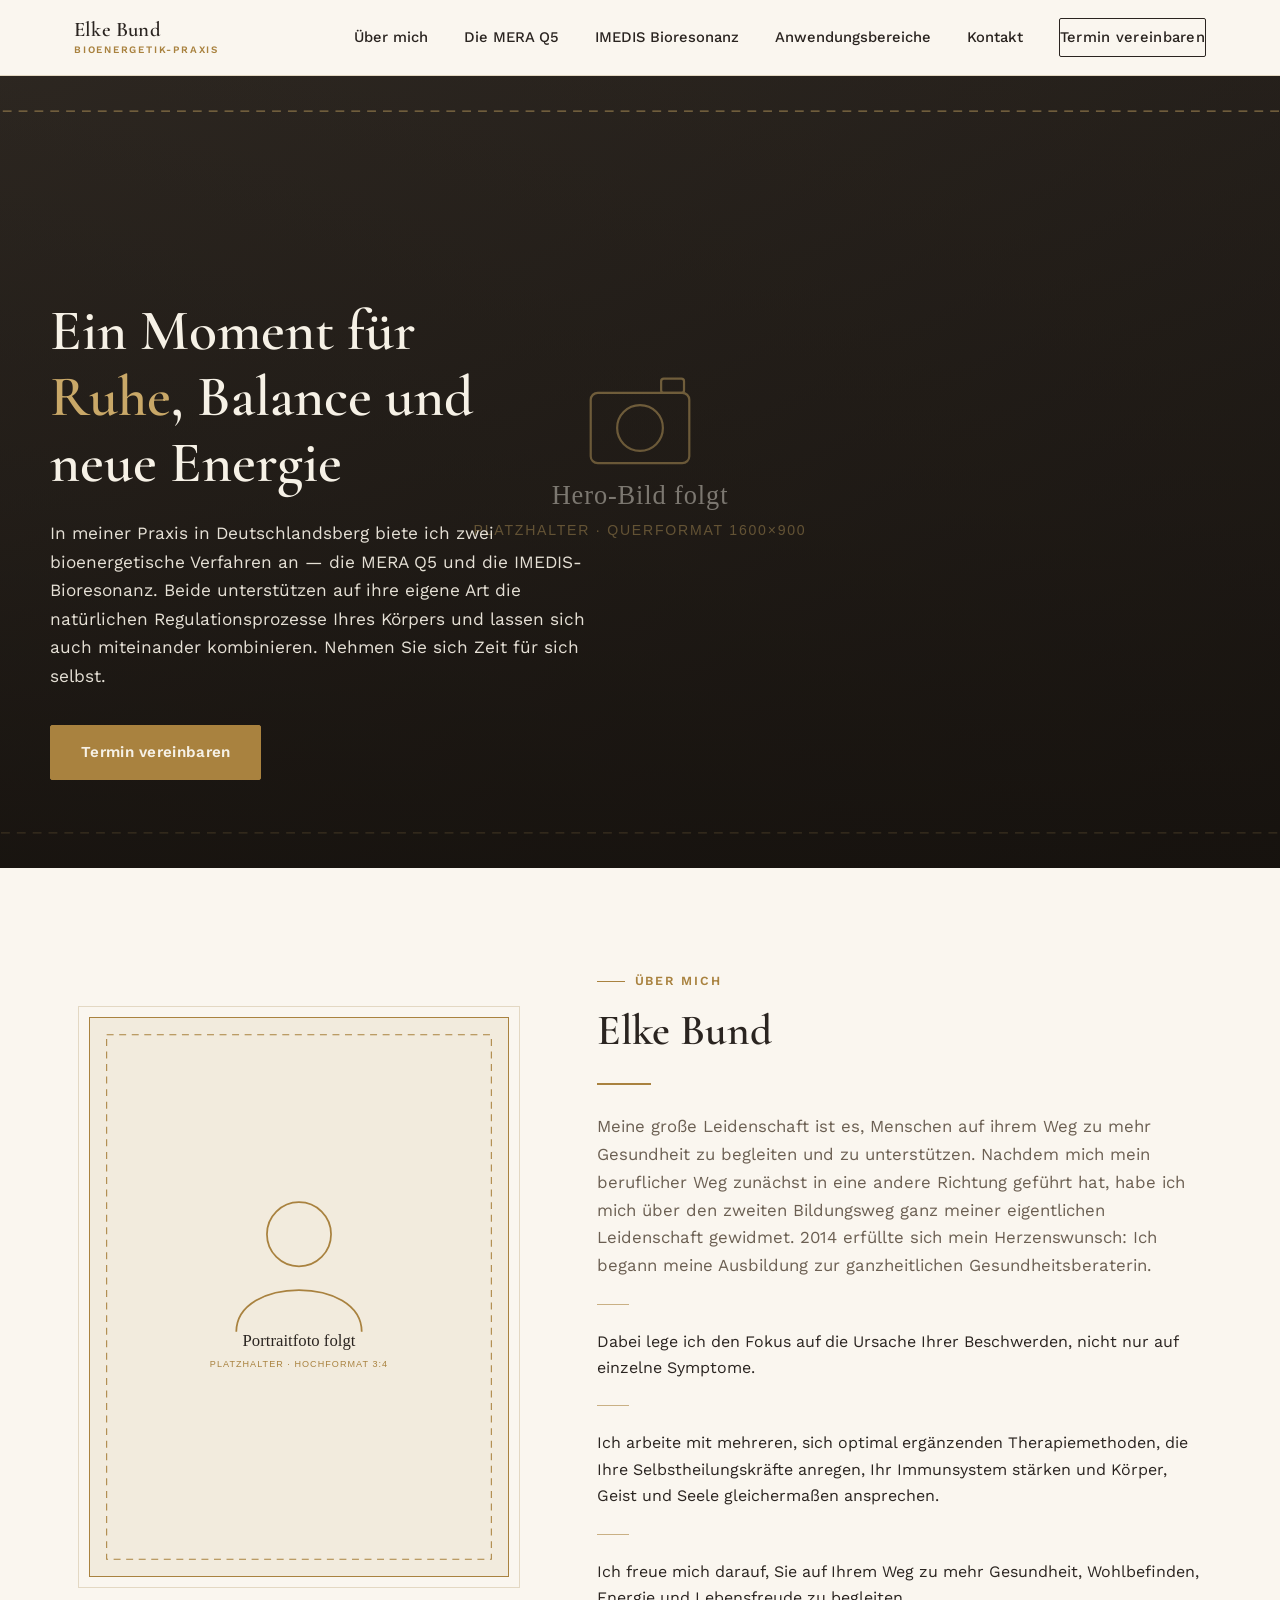
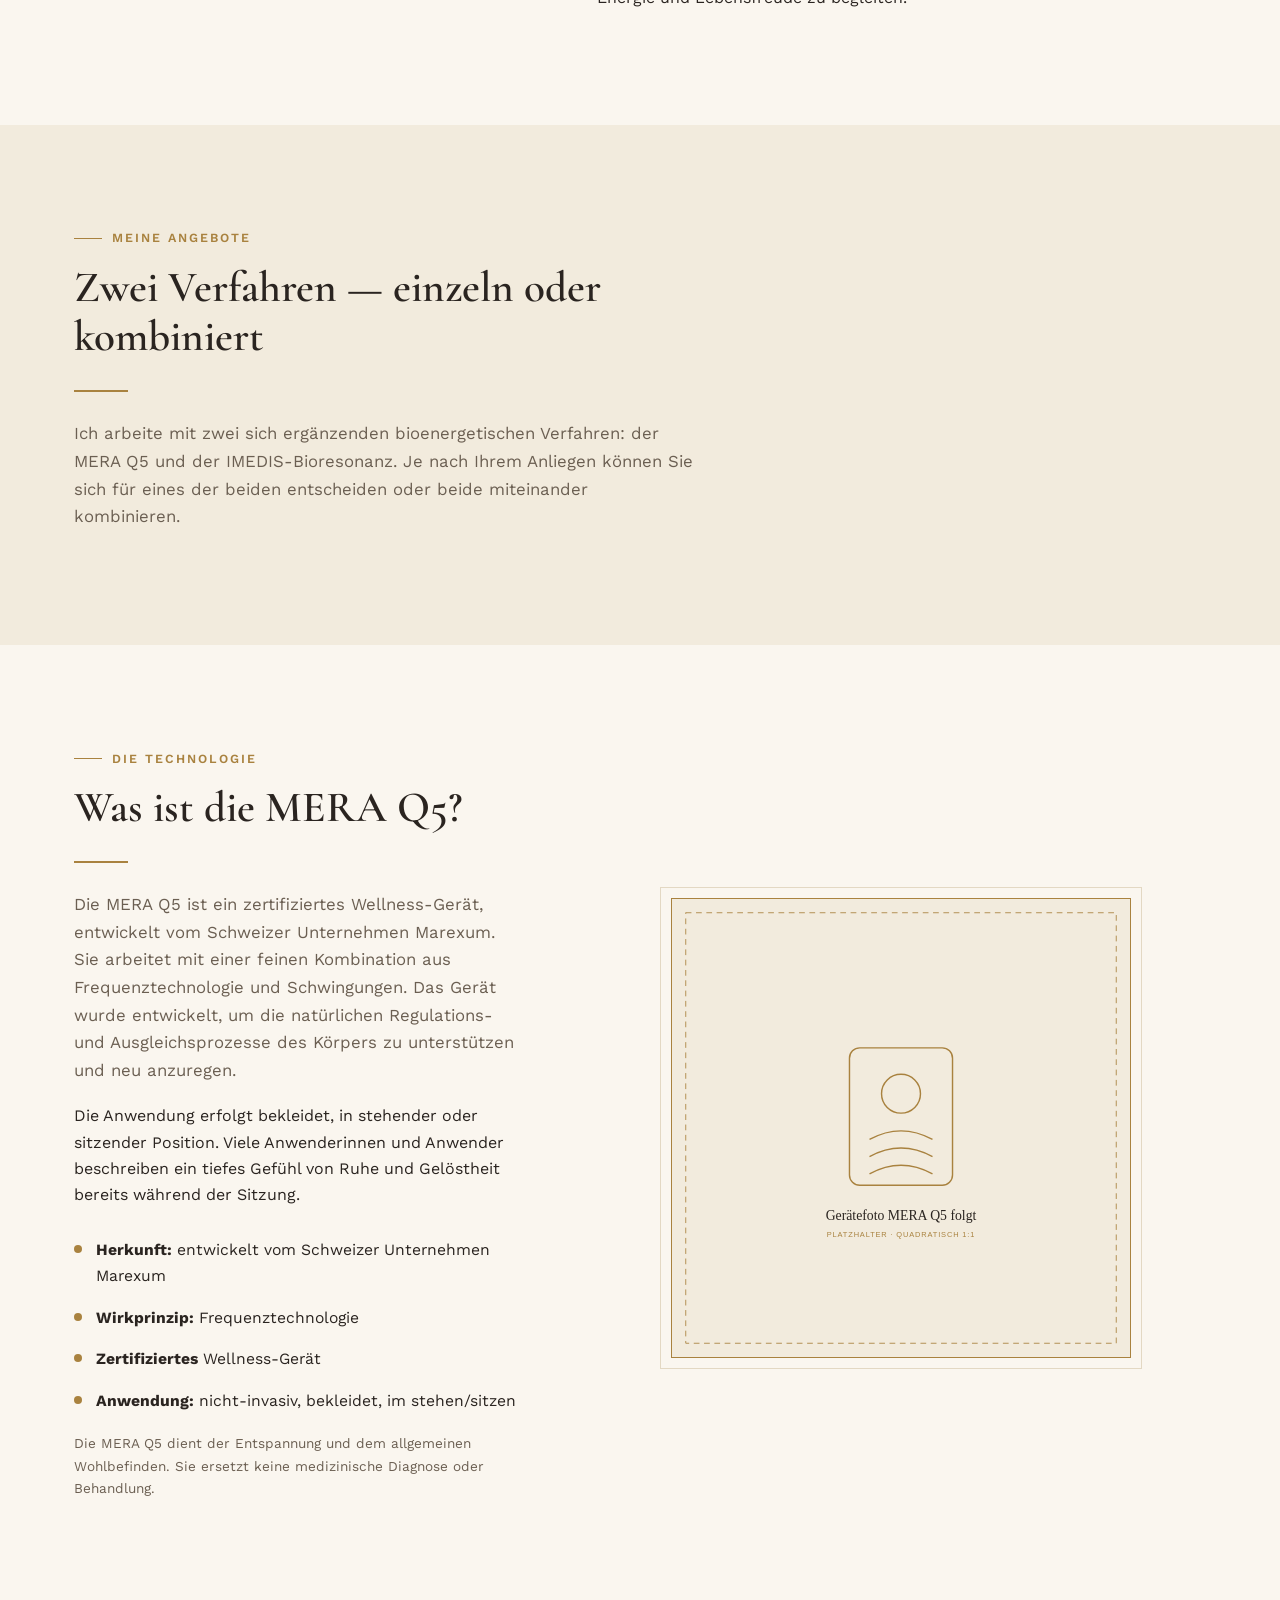
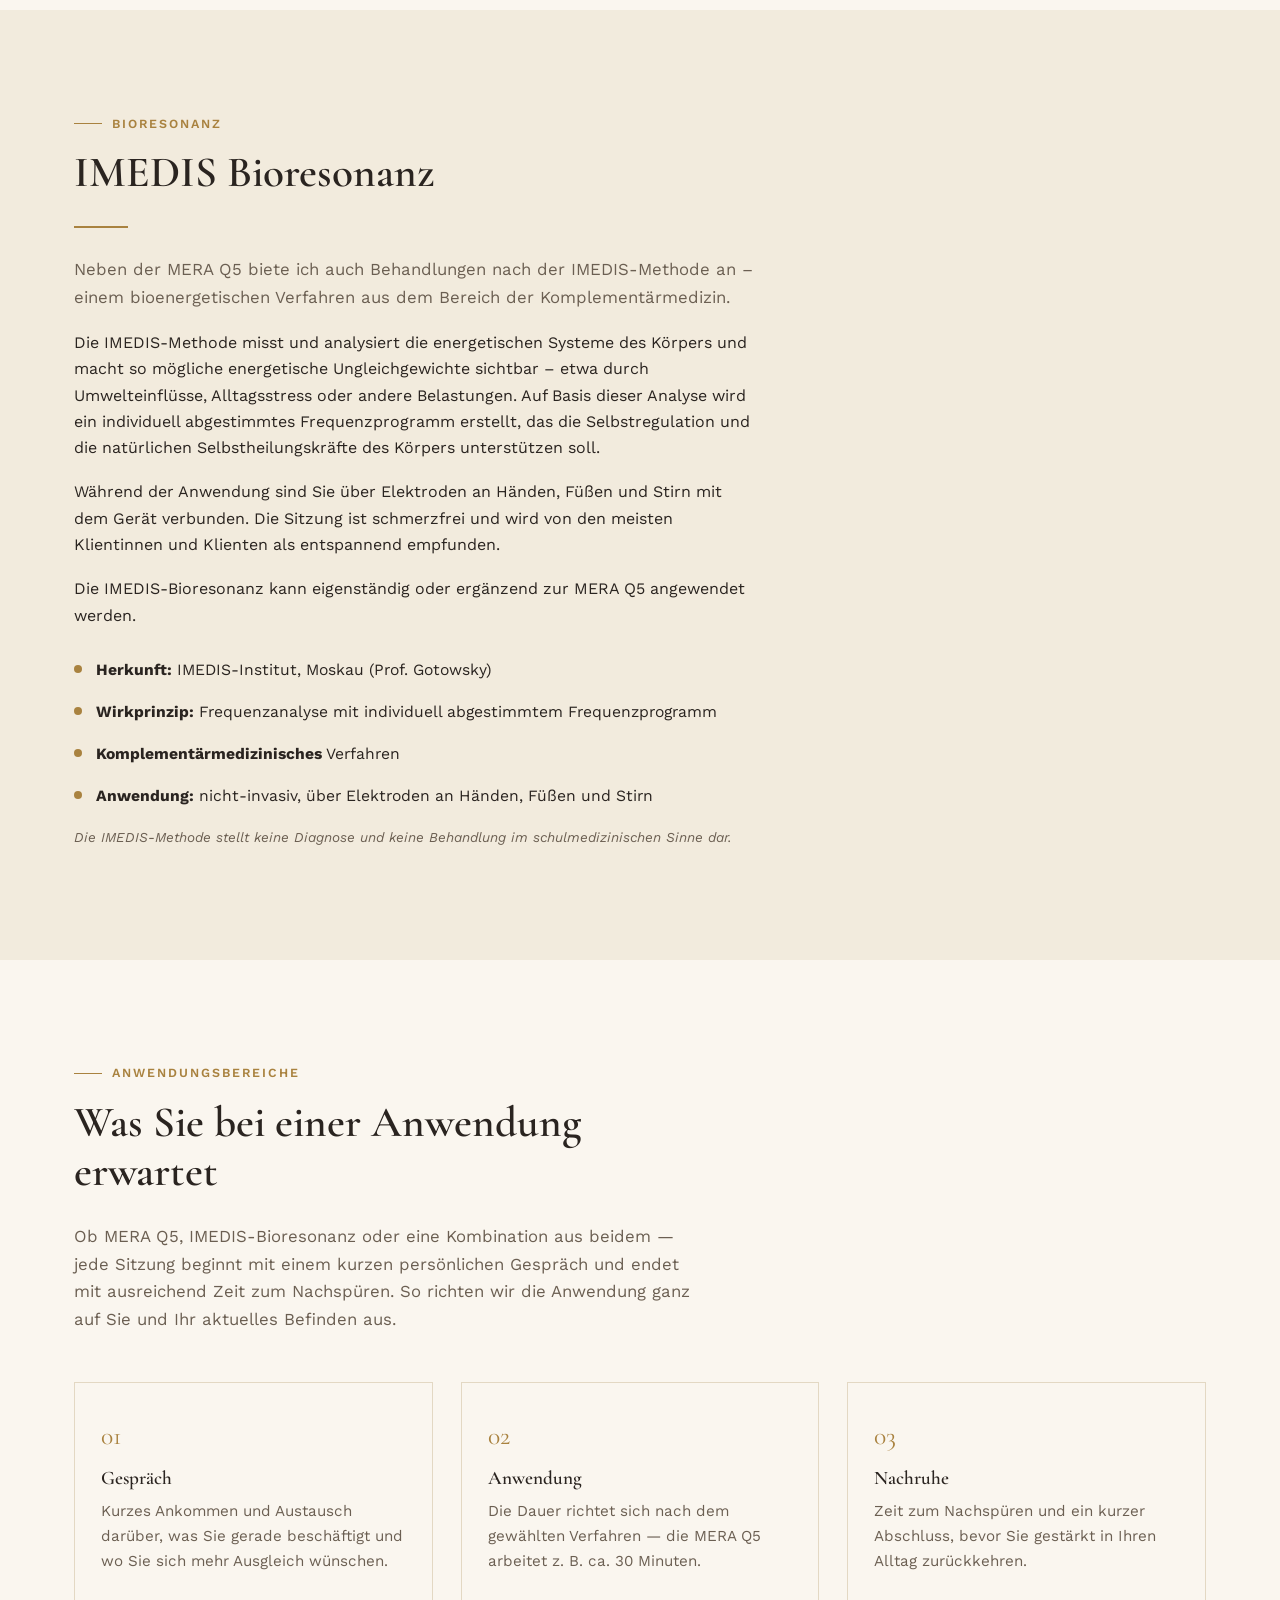
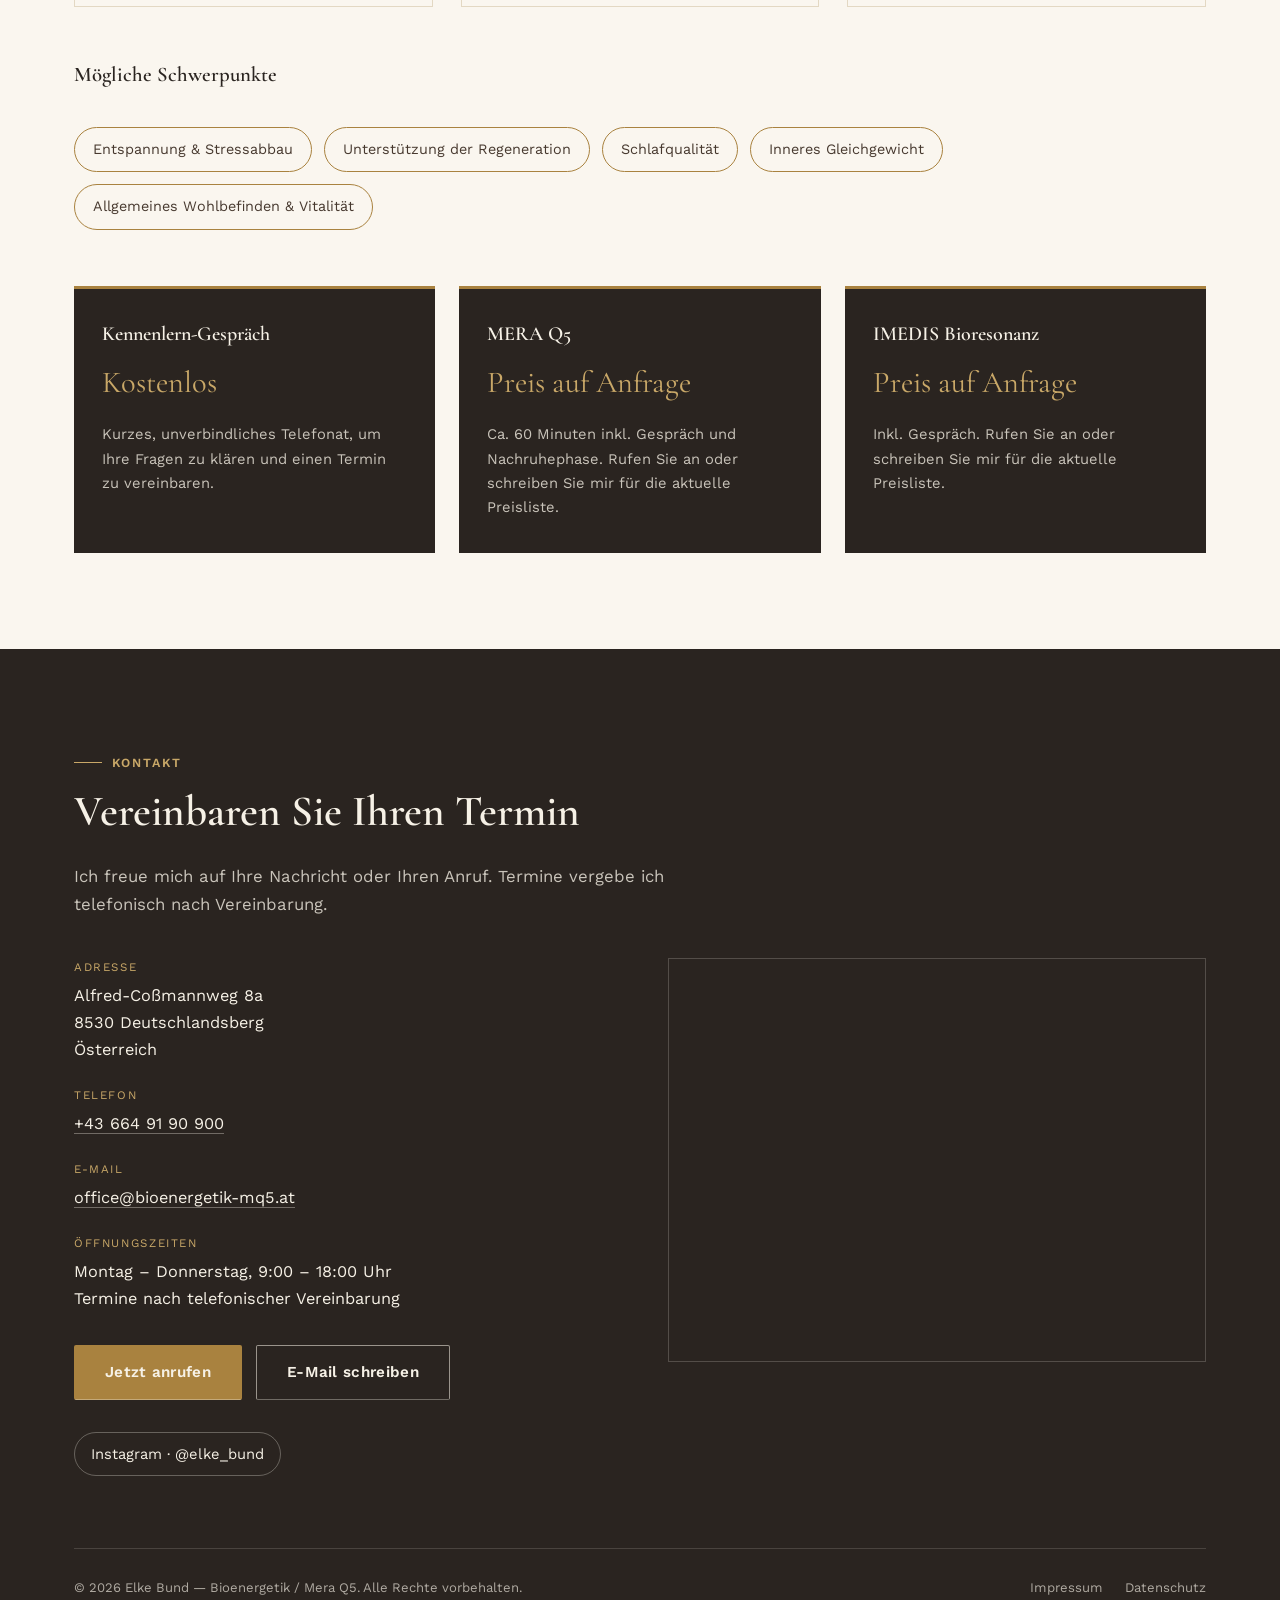
==== index.html @ fdfa2437 "Update index.html" ====
<!DOCTYPE html>
<html lang="de">
<head>
<meta charset="UTF-8">
<meta name="viewport" content="width=device-width, initial-scale=1.0">
<title>Elke Bund — Bioenergetik: MERA Q5 &amp; IMEDIS Bioresonanz | Deutschlandsberg</title>
<meta name="description" content="Bioenergetische Anwendungen mit der MERA Q5 und der IMEDIS-Bioresonanz bei Elke Bund in Deutschlandsberg – einzeln oder miteinander kombiniert.">
<link rel="icon" type="image/svg+xml" href="assets/images/favicon.svg">
<link rel="preconnect" href="https://fonts.googleapis.com">
<link rel="preconnect" href="https://fonts.gstatic.com" crossorigin>
<link href="https://fonts.googleapis.com/css2?family=Cormorant+Garamond:wght@500;600;700&amp;family=Work+Sans:wght@400;500;600&amp;display=swap" rel="stylesheet">
<link rel="stylesheet" href="css/style.css">
</head>
<body>

<nav class="site-nav">
  <div class="nav-inner">
    <a href="#top" class="brand">
      <span class="brand-name">Elke Bund</span>
      <span class="brand-sub">Bioenergetik-Praxis</span>
    </a>

    <input type="checkbox" id="nav-toggle" class="nav-toggle">
    <label for="nav-toggle" class="nav-toggle-label" aria-label="Menü öffnen">
      <span></span><span></span><span></span>
    </label>

    <ul class="nav-links">
      <li><a href="#ueber-mich">Über mich</a></li>
      <li><a href="#mera-q5">Die MERA Q5</a></li>
      <li><a href="#imedis">IMEDIS Bioresonanz</a></li>
      <li><a href="#anwendungsbereiche">Anwendungsbereiche</a></li>
      <li><a href="#kontakt">Kontakt</a></li>
      <li class="nav-cta"><a href="#kontakt" class="btn btn-outline-dark">Termin vereinbaren</a></li>
    </ul>
  </div>
</nav>

<header class="hero" id="top">
  <div class="hero-media">
    <img src="assets/images/hero-placeholder.svg" alt="Platzhalter: Hero-Bild – wird durch ein Foto des Praxisraums oder der Anwendung ersetzt" width="1600" height="900">
  </div>
  <div class="hero-scrim" aria-hidden="true"></div>
  <div class="container hero-content">
    <h1 class="hero-hook">Ein Moment für <em>Ruhe</em>, Balance und neue Energie</h1>
    <p class="hero-intro">
      In meiner Praxis in Deutschlandsberg biete ich zwei bioenergetische Verfahren an — die MERA Q5 und die
      IMEDIS-Bioresonanz. Beide unterstützen auf ihre eigene Art die natürlichen Regulationsprozesse Ihres
      Körpers und lassen sich auch miteinander kombinieren. Nehmen Sie sich Zeit für sich selbst.
    </p>
    <a href="#kontakt" class="btn btn-gold">Termin vereinbaren</a>
  </div>
</header>

<main>

  <section id="ueber-mich">
    <div class="container split">
      <div class="split-media">
        <div class="img-frame portrait-frame">
          <img src="assets/images/portrait-placeholder.svg" alt="Platzhalter: Portraitfoto von Elke Bund" width="600" height="800" loading="lazy">
        </div>
      </div>
      <div class="split-text">
        <span class="eyebrow">Über mich</span>
        <h2 class="section-title">Elke Bund</h2>
        <hr class="divider-gold">
        <p class="lede">
          Meine große Leidenschaft ist es, Menschen auf ihrem Weg zu mehr Gesundheit zu begleiten und zu unterstützen.
          Nachdem mich mein beruflicher Weg zunächst in eine andere Richtung geführt hat, habe ich mich über den zweiten
          Bildungsweg ganz meiner eigentlichen Leidenschaft gewidmet. 2014 erfüllte sich mein Herzenswunsch:
          Ich begann meine Ausbildung zur ganzheitlichen Gesundheitsberaterin.
        </p>
        <hr class="divider-gold divider-gold-sm">
        <p>
          Dabei lege ich den Fokus auf die Ursache Ihrer Beschwerden, nicht nur auf einzelne Symptome.
        </p>
        <hr class="divider-gold divider-gold-sm">
        <p>
          Ich arbeite mit mehreren, sich optimal ergänzenden Therapiemethoden, die Ihre Selbstheilungskräfte anregen,
          Ihr Immunsystem stärken und Körper, Geist und Seele gleichermaßen ansprechen.
        </p>
        <hr class="divider-gold divider-gold-sm">
        <p>
          Ich freue mich darauf, Sie auf Ihrem Weg zu mehr Gesundheit, Wohlbefinden, Energie und Lebensfreude zu begleiten.
        </p>
      </div>
    </div>
  </section>

  <section id="verfahren" class="section-alt">
    <div class="container">
      <span class="eyebrow">Meine Angebote</span>
      <h2 class="section-title">Zwei Verfahren — einzeln oder kombiniert</h2>
      <hr class="divider-gold">
      <p class="section-lede">
        Ich arbeite mit zwei sich ergänzenden bioenergetischen Verfahren: der MERA Q5 und der IMEDIS-Bioresonanz.
        Je nach Ihrem Anliegen können Sie sich für eines der beiden entscheiden oder beide miteinander kombinieren.
      </p>
    </div>
  </section>

  <section id="mera-q5">
    <div class="container split reverse">
      <div class="split-media">
        <div class="img-frame device-frame">
          <img src="assets/images/device-placeholder.svg" alt="Platzhalter: Foto des MERA Q5 Geräts" width="800" height="800" loading="lazy">
        </div>
      </div>
      <div class="split-text">
        <span class="eyebrow">Die Technologie</span>
        <h2 class="section-title">Was ist die MERA Q5?</h2>
        <hr class="divider-gold">
        <p class="lede">
          Die MERA Q5 ist ein zertifiziertes Wellness-Gerät, entwickelt vom Schweizer Unternehmen Marexum. Sie
          arbeitet mit einer feinen Kombination aus Frequenztechnologie und Schwingungen. Das Gerät wurde entwickelt, um die
          natürlichen Regulations- und Ausgleichsprozesse des Körpers zu unterstützen und neu anzuregen.
        </p>
        <p>
          Die Anwendung erfolgt bekleidet, in stehender oder sitzender Position. Viele Anwenderinnen und Anwender
          beschreiben ein tiefes Gefühl von Ruhe und Gelöstheit bereits während der Sitzung.
        </p>
        <ul class="fact-list">
          <li><span class="dot"></span><span><strong>Herkunft:</strong> entwickelt vom Schweizer Unternehmen Marexum</span></li>
          <li><span class="dot"></span><span><strong>Wirkprinzip:</strong> Frequenztechnologie</span></li>
          <li><span class="dot"></span><span><strong>Zertifiziertes</strong> Wellness-Gerät</span></li>
          <li><span class="dot"></span><span><strong>Anwendung:</strong> nicht-invasiv, bekleidet, im stehen/sitzen</span></li>
        </ul>
        <p style="font-size:0.85rem;color:var(--color-text-soft);margin-top:18px;">
          Die MERA Q5 dient der Entspannung und dem allgemeinen Wohlbefinden. Sie ersetzt keine medizinische
          Diagnose oder Behandlung.
        </p>
      </div>
    </div>
  </section>

  <section id="imedis" class="section-alt">
    <div class="container">
      <span class="eyebrow">Bioresonanz</span>
      <h2 class="section-title">IMEDIS Bioresonanz</h2>
      <hr class="divider-gold">
      <div class="text-block">
        <p class="lede">
          Neben der MERA Q5 biete ich auch Behandlungen nach der IMEDIS-Methode an – einem bioenergetischen
          Verfahren aus dem Bereich der Komplementärmedizin.
        </p>
        <p>
          Die IMEDIS-Methode misst und analysiert die energetischen Systeme des Körpers und macht so mögliche
          energetische Ungleichgewichte sichtbar – etwa durch Umwelteinflüsse, Alltagsstress oder andere
          Belastungen. Auf Basis dieser Analyse wird ein individuell abgestimmtes Frequenzprogramm erstellt, das
          die Selbstregulation und die natürlichen Selbstheilungskräfte des Körpers unterstützen soll.
        </p>
        <p>
          Während der Anwendung sind Sie über Elektroden an Händen, Füßen und Stirn mit dem Gerät verbunden. Die
          Sitzung ist schmerzfrei und wird von den meisten Klientinnen und Klienten als entspannend empfunden.
        </p>
        <p>
          Die IMEDIS-Bioresonanz kann eigenständig oder ergänzend zur MERA Q5 angewendet werden.
        </p>
        <ul class="fact-list">
          <li><span class="dot"></span><span><strong>Herkunft:</strong> IMEDIS-Institut, Moskau (Prof. Gotowsky)</span></li>
          <li><span class="dot"></span><span><strong>Wirkprinzip:</strong> Frequenzanalyse mit individuell abgestimmtem Frequenzprogramm</span></li>
          <li><span class="dot"></span><span><strong>Komplementärmedizinisches</strong> Verfahren</span></li>
          <li><span class="dot"></span><span><strong>Anwendung:</strong> nicht-invasiv, über Elektroden an Händen, Füßen und Stirn</span></li>
        </ul>
        <p style="font-size:0.85rem;color:var(--color-text-soft);margin-top:18px;">
          <em>Die IMEDIS-Methode stellt keine Diagnose und keine Behandlung im schulmedizinischen Sinne dar.</em>
        </p>
      </div>
    </div>
  </section>

  <section id="anwendungsbereiche">
    <div class="container">
      <span class="eyebrow">Anwendungsbereiche</span>
      <h2 class="section-title">Was Sie bei einer Anwendung erwartet</h2>
      <p class="section-lede">
        Ob MERA Q5, IMEDIS-Bioresonanz oder eine Kombination aus beidem — jede Sitzung beginnt mit einem kurzen
        persönlichen Gespräch und endet mit ausreichend Zeit zum Nachspüren. So richten wir die Anwendung ganz auf
        Sie und Ihr aktuelles Befinden aus.
      </p>

      <div class="steps">
        <div class="step-card">
          <span class="step-number">01</span>
          <h3>Gespräch</h3>
          <p>Kurzes Ankommen und Austausch darüber, was Sie gerade beschäftigt und wo Sie sich mehr Ausgleich wünschen.</p>
        </div>
        <div class="step-card">
          <span class="step-number">02</span>
          <h3>Anwendung</h3>
          <p>Die Dauer richtet sich nach dem gewählten Verfahren — die MERA Q5 arbeitet z. B. ca. 30 Minuten.</p>
        </div>
        <div class="step-card">
          <span class="step-number">03</span>
          <h3>Nachruhe</h3>
          <p>Zeit zum Nachspüren und ein kurzer Abschluss, bevor Sie gestärkt in Ihren Alltag zurückkehren.</p>
        </div>
      </div>

      <div style="margin-top:56px;">
        <h3 style="font-size:1.3rem;">Mögliche Schwerpunkte</h3>
        <div class="tag-grid">
          <span class="tag">Entspannung &amp; Stressabbau</span>
          <span class="tag">Unterstützung der Regeneration</span>
          <span class="tag">Schlafqualität</span>
          <span class="tag">Inneres Gleichgewicht</span>
          <span class="tag">Allgemeines Wohlbefinden &amp; Vitalität</span>
        </div>
      </div>

      <div class="pricing">
        <div class="price-card">
          <h3>Kennenlern-Gespräch</h3>
          <div class="price">Kostenlos</div>
          <p>Kurzes, unverbindliches Telefonat, um Ihre Fragen zu klären und einen Termin zu vereinbaren.</p>
        </div>
        <div class="price-card">
          <h3>MERA Q5</h3>
          <div class="price">Preis auf Anfrage</div>
          <p>Ca. 60 Minuten inkl. Gespräch und Nachruhephase. Rufen Sie an oder schreiben Sie mir für die aktuelle Preisliste.</p>
        </div>
        <div class="price-card">
          <h3>IMEDIS Bioresonanz</h3>
          <div class="price">Preis auf Anfrage</div>
          <p>Inkl. Gespräch. Rufen Sie an oder schreiben Sie mir für die aktuelle Preisliste.</p>
        </div>
      </div>
    </div>
  </section>

  <section id="kontakt" class="contact">
    <div class="container">
      <span class="eyebrow">Kontakt</span>
      <h2 class="section-title">Vereinbaren Sie Ihren Termin</h2>
      <p class="section-lede" style="color:rgba(246,241,230,0.78);">
        Ich freue mich auf Ihre Nachricht oder Ihren Anruf. Termine vergebe ich telefonisch nach Vereinbarung.
      </p>

      <div class="contact-grid">
        <div class="contact-info">
          <dl>
            <div>
              <dt>Adresse</dt>
              <dd>Alfred-Coßmannweg 8a<br>8530 Deutschlandsberg<br>Österreich</dd>
            </div>
            <div>
              <dt>Telefon</dt>
              <dd><a href="tel:+436649190900">+43 664 91 90 900</a></dd>
            </div>
            <div>
              <dt>E-Mail</dt>
              <dd><a href="mailto:office@bioenergetik-mq5.at">office@bioenergetik-mq5.at</a></dd>
            </div>
            <div>
              <dt>Öffnungszeiten</dt>
              <dd>Montag – Donnerstag, 9:00 – 18:00 Uhr<br>Termine nach telefonischer Vereinbarung</dd>
            </div>
          </dl>

          <div class="contact-cta">
            <a href="tel:+436649190900" class="btn btn-gold">Jetzt anrufen</a>
            <a href="mailto:office@bioenergetik-mq5.at" class="btn btn-outline">E-Mail schreiben</a>
          </div>

          <div class="social-row">
            <a href="https://www.instagram.com/elke_bund" target="_blank" rel="noopener noreferrer">
              Instagram · @elke_bund
            </a>
          </div>
        </div>

        <div class="map-frame">
          <iframe
            src="https://www.google.com/maps?q=Alfred-Co%C3%9Fmannweg+8a,+8530+Deutschlandsberg,+%C3%96sterreich&output=embed"
            title="Standort: Alfred-Coßmannweg 8a, 8530 Deutschlandsberg"
            loading="lazy"
            referrerpolicy="no-referrer-when-downgrade">
          </iframe>
        </div>
      </div>

      <div class="site-footer-bottom">
        <span>&copy; 2026 Elke Bund — Bioenergetik / Mera Q5. Alle Rechte vorbehalten.</span>
        <ul class="legal-links">
          <li><a href="impressum.html">Impressum</a></li>
          <li><a href="datenschutz.html">Datenschutz</a></li>
        </ul>
      </div>
    </div>
  </section>

</main>

</body>
</html>
---- css/style.css ----
/* =========================================================
   Elke Bund — Bioenergetik / Mera Q5
   Base styles
   ========================================================= */

:root {
  --color-bg: #faf6ef;
  --color-bg-alt: #f2ebdd;
  --color-dark: #2a2420;
  --color-dark-soft: #47392f;
  --color-text: #2a2420;
  --color-text-soft: #6b5f52;
  --color-cream: #f6f1e6;
  --color-gold: #a9823f;
  --color-gold-light: #c9a868;
  --color-border: #e3d8c3;

  --font-head: "Cormorant Garamond", Georgia, serif;
  --font-body: "Work Sans", "Segoe UI", sans-serif;

  --max-width: 1180px;
  --nav-height: 76px;
}

*,
*::before,
*::after {
  box-sizing: border-box;
}

html {
  scroll-behavior: smooth;
  scroll-padding-top: var(--nav-height);
}

body {
  margin: 0;
  font-family: var(--font-body);
  background: var(--color-bg);
  color: var(--color-text);
  line-height: 1.65;
  -webkit-font-smoothing: antialiased;
}

img {
  max-width: 100%;
  display: block;
}

a {
  color: inherit;
}

h1, h2, h3, h4 {
  font-family: var(--font-head);
  font-weight: 600;
  line-height: 1.15;
  margin: 0 0 0.6em;
  color: var(--color-dark);
}

p {
  margin: 0 0 1.1em;
}

.container {
  width: 100%;
  max-width: var(--max-width);
  margin: 0 auto;
  padding: 0 24px;
}

section {
  padding: 96px 0;
}

.section-alt {
  background: var(--color-bg-alt);
}

.eyebrow {
  display: inline-flex;
  align-items: center;
  gap: 10px;
  font-family: var(--font-body);
  font-size: 0.78rem;
  letter-spacing: 0.16em;
  text-transform: uppercase;
  color: var(--color-gold);
  font-weight: 600;
  margin-bottom: 14px;
}

.eyebrow::before {
  content: "";
  width: 28px;
  height: 1px;
  background: var(--color-gold);
  display: inline-block;
}

h2.section-title {
  font-size: clamp(1.9rem, 4vw, 2.7rem);
  max-width: 26ch;
}

.section-lede {
  max-width: 62ch;
  color: var(--color-text-soft);
  font-size: 1.05rem;
}

.divider-gold {
  width: 54px;
  height: 2px;
  background: var(--color-gold);
  border: 0;
  margin: 28px 0;
}

.divider-gold-sm {
  width: 32px;
  height: 1px;
  opacity: 0.6;
  margin: 24px 0;
}

/* ---------- Buttons ---------- */

.btn {
  display: inline-flex;
  align-items: center;
  justify-content: center;
  gap: 8px;
  padding: 14px 30px;
  font-family: var(--font-body);
  font-size: 0.95rem;
  font-weight: 600;
  letter-spacing: 0.02em;
  text-decoration: none;
  border-radius: 2px;
  border: 1px solid transparent;
  cursor: pointer;
  transition: background 0.2s ease, color 0.2s ease, border-color 0.2s ease, transform 0.15s ease;
}

.btn:hover {
  transform: translateY(-1px);
}

.btn-gold {
  background: var(--color-gold);
  color: var(--color-cream);
  border-color: var(--color-gold);
}

.btn-gold:hover {
  background: var(--color-gold-light);
  border-color: var(--color-gold-light);
}

.btn-outline {
  background: transparent;
  color: var(--color-cream);
  border-color: rgba(246, 241, 230, 0.55);
}

.btn-outline:hover {
  background: rgba(246, 241, 230, 0.12);
  border-color: var(--color-cream);
}

.btn-outline-dark {
  background: transparent;
  color: var(--color-dark);
  border-color: var(--color-dark);
}

.btn-outline-dark:hover {
  background: var(--color-dark);
  color: var(--color-cream);
}

/* ---------- Navigation ---------- */

.site-nav {
  position: sticky;
  top: 0;
  z-index: 100;
  height: var(--nav-height);
  display: flex;
  align-items: center;
  background: rgba(250, 246, 239, 0.92);
  backdrop-filter: saturate(160%) blur(8px);
  border-bottom: 1px solid var(--color-border);
}

.nav-inner {
  width: 100%;
  max-width: var(--max-width);
  margin: 0 auto;
  padding: 0 24px;
  display: flex;
  align-items: center;
  justify-content: space-between;
}

.brand {
  display: flex;
  flex-direction: column;
  line-height: 1.1;
  text-decoration: none;
  color: var(--color-dark);
}

.brand-name {
  font-family: var(--font-head);
  font-size: 1.3rem;
  font-weight: 600;
  letter-spacing: 0.01em;
}

.brand-sub {
  font-size: 0.62rem;
  letter-spacing: 0.18em;
  text-transform: uppercase;
  color: var(--color-gold);
  font-weight: 600;
  margin-top: 3px;
}

.nav-links {
  display: flex;
  align-items: center;
  gap: 36px;
  list-style: none;
  margin: 0;
  padding: 0;
}

.nav-links a {
  text-decoration: none;
  font-size: 0.92rem;
  font-weight: 500;
  color: var(--color-dark);
  position: relative;
  padding: 6px 0;
}

.nav-links a::after {
  content: "";
  position: absolute;
  left: 0;
  right: 0;
  bottom: 0;
  height: 1px;
  background: var(--color-gold);
  transform: scaleX(0);
  transform-origin: right;
  transition: transform 0.25s ease;
}

.nav-links a:hover::after {
  transform: scaleX(1);
  transform-origin: left;
}

.nav-cta {
  display: inline-block;
}

.nav-toggle {
  display: none;
}

.nav-toggle-label {
  display: none;
}

/* Mobile nav (checkbox hack, no JS) */
@media (max-width: 1024px) {
  .nav-links {
    position: fixed;
    top: var(--nav-height);
    left: 0;
    right: 0;
    flex-direction: column;
    align-items: flex-start;
    gap: 0;
    background: var(--color-cream);
    border-bottom: 1px solid var(--color-border);
    max-height: 0;
    overflow: hidden;
    transition: max-height 0.3s ease;
  }

  .nav-links li {
    width: 100%;
  }

  .nav-links a {
    display: block;
    width: 100%;
    padding: 16px 24px;
    border-top: 1px solid var(--color-border);
  }

  .nav-links a::after {
    display: none;
  }

  .nav-links .nav-cta {
    padding: 16px 24px;
  }

  .nav-links .btn {
    width: 100%;
  }

  .nav-toggle-label {
    display: flex;
    flex-direction: column;
    justify-content: center;
    gap: 5px;
    width: 34px;
    height: 34px;
    cursor: pointer;
  }

  .nav-toggle-label span {
    display: block;
    height: 2px;
    background: var(--color-dark);
    border-radius: 2px;
  }

  .nav-toggle:checked ~ .nav-links {
    max-height: 400px;
  }
}

@media (min-width: 1025px) {
  .nav-toggle-label {
    display: none;
  }
}

/* ---------- Hero ---------- */

.hero {
  position: relative;
  min-height: 88vh;
  display: flex;
  align-items: flex-end;
  color: var(--color-cream);
  overflow: hidden;
}

.hero-media {
  position: absolute;
  inset: 0;
  z-index: 0;
}

.hero-media img {
  width: 100%;
  height: 100%;
  object-fit: cover;
}

.hero-scrim {
  position: absolute;
  inset: 0;
  background: linear-gradient(180deg, rgba(20, 16, 12, 0.35) 0%, rgba(20, 16, 12, 0.55) 55%, rgba(20, 16, 12, 0.82) 100%);
  z-index: 1;
}

.hero-content {
  position: relative;
  z-index: 2;
  width: 100%;
  padding: 72px 0 88px;
}

.hero-hook {
  font-family: var(--font-head);
  font-size: clamp(2.1rem, 5.4vw, 3.6rem);
  font-weight: 600;
  max-width: 18ch;
  color: var(--color-cream);
  margin-bottom: 0.4em;
}

.hero-hook em {
  font-style: normal;
  color: var(--color-gold-light);
}

.hero-intro {
  max-width: 52ch;
  font-size: 1.08rem;
  color: rgba(246, 241, 230, 0.92);
  margin-bottom: 2em;
}

/* ---------- Split content sections ---------- */

.split {
  display: grid;
  grid-template-columns: 1fr;
  gap: 48px;
  align-items: center;
}

@media (min-width: 900px) {
  .split {
    grid-template-columns: 0.85fr 1.15fr;
    gap: 72px;
  }

  .split.reverse .split-media {
    order: 2;
  }

  .split.reverse .split-text {
    order: 1;
  }
}

.split-media {
  position: relative;
}

.split-media .img-frame {
  border: 1px solid var(--color-gold);
  outline: 1px solid var(--color-border);
  outline-offset: 10px;
}

.img-frame {
  overflow: hidden;
}

.img-frame img {
  width: 100%;
  height: 100%;
  object-fit: cover;
}

.portrait-frame {
  aspect-ratio: 3 / 4;
  max-width: 420px;
  margin: 0 auto;
}

.device-frame {
  aspect-ratio: 1 / 1;
  max-width: 460px;
  margin: 0 auto;
}

.lede {
  font-size: 1.05rem;
  color: var(--color-text-soft);
}

.text-block {
  max-width: 68ch;
  margin-top: 24px;
}

.fact-list {
  list-style: none;
  margin: 28px 0 0;
  padding: 0;
  display: grid;
  gap: 16px;
}

.fact-list li {
  display: flex;
  gap: 14px;
  align-items: flex-start;
  font-size: 0.98rem;
}

.fact-list .dot {
  flex: none;
  width: 8px;
  height: 8px;
  margin-top: 8px;
  background: var(--color-gold);
  border-radius: 50%;
}

.fact-list strong {
  color: var(--color-dark);
}

/* ---------- Anwendungsbereiche ---------- */

.steps {
  display: grid;
  grid-template-columns: repeat(auto-fit, minmax(220px, 1fr));
  gap: 28px;
  margin: 48px 0 0;
}

.step-card {
  background: var(--color-bg);
  border: 1px solid var(--color-border);
  padding: 32px 26px;
}

.step-number {
  font-family: var(--font-head);
  font-size: 1.6rem;
  color: var(--color-gold);
  margin-bottom: 10px;
  display: block;
}

.step-card h3 {
  font-size: 1.2rem;
  margin-bottom: 0.5em;
}

.step-card p {
  color: var(--color-text-soft);
  font-size: 0.95rem;
  margin-bottom: 0;
}

.tag-grid {
  display: flex;
  flex-wrap: wrap;
  gap: 12px;
  margin: 40px 0 0;
}

.tag {
  border: 1px solid var(--color-gold);
  color: var(--color-dark-soft);
  padding: 10px 18px;
  font-size: 0.9rem;
  border-radius: 999px;
  background: var(--color-bg);
}

.disclaimer {
  margin-top: 44px;
  padding: 22px 24px;
  background: var(--color-bg-alt);
  border-left: 3px solid var(--color-gold);
  font-size: 0.88rem;
  color: var(--color-text-soft);
}

.disclaimer strong {
  color: var(--color-dark);
}

/* ---------- Pricing ---------- */

.pricing {
  margin-top: 56px;
  display: grid;
  grid-template-columns: repeat(auto-fit, minmax(240px, 1fr));
  gap: 24px;
}

.price-card {
  background: var(--color-dark);
  color: var(--color-cream);
  padding: 34px 28px;
  border-top: 3px solid var(--color-gold);
}

.price-card h3 {
  color: var(--color-cream);
  font-size: 1.25rem;
}

.price-card .price {
  font-family: var(--font-head);
  font-size: 1.9rem;
  color: var(--color-gold-light);
  margin: 10px 0 14px;
}

.price-card p {
  color: rgba(246, 241, 230, 0.78);
  font-size: 0.92rem;
  margin-bottom: 0;
}

/* ---------- Kontakt / Footer ---------- */

.contact {
  background: var(--color-dark);
  color: var(--color-cream);
}

.contact h2.section-title,
.contact h3 {
  color: var(--color-cream);
}

.contact .eyebrow {
  color: var(--color-gold-light);
}

.contact .eyebrow::before {
  background: var(--color-gold-light);
}

.contact-grid {
  display: grid;
  grid-template-columns: 1fr;
  gap: 56px;
  margin-top: 40px;
}

@media (min-width: 900px) {
  .contact-grid {
    grid-template-columns: 1fr 1fr;
  }
}

.contact-info dl {
  margin: 0;
  display: grid;
  gap: 22px;
}

.contact-info dt {
  font-size: 0.72rem;
  letter-spacing: 0.14em;
  text-transform: uppercase;
  color: var(--color-gold-light);
  margin-bottom: 6px;
}

.contact-info dd {
  margin: 0;
  font-size: 1.02rem;
}

.contact-info a {
  text-decoration: none;
  border-bottom: 1px solid rgba(246, 241, 230, 0.35);
}

.contact-info a:hover {
  border-color: var(--color-gold-light);
}

.contact-cta {
  display: flex;
  flex-wrap: wrap;
  gap: 14px;
  margin-top: 32px;
}

.social-row {
  margin-top: 32px;
  display: flex;
  align-items: center;
  gap: 12px;
}

.social-row a {
  display: inline-flex;
  align-items: center;
  gap: 8px;
  text-decoration: none;
  font-size: 0.92rem;
  color: var(--color-cream);
  border: 1px solid rgba(246, 241, 230, 0.3);
  padding: 9px 16px;
  border-radius: 999px;
}

.social-row a:hover {
  border-color: var(--color-gold-light);
  color: var(--color-gold-light);
}

.map-frame {
  border: 1px solid rgba(246, 241, 230, 0.2);
  aspect-ratio: 4 / 3;
  width: 100%;
  overflow: hidden;
}

.map-frame iframe {
  width: 100%;
  height: 100%;
  border: 0;
  filter: grayscale(0.15) contrast(1.05);
}

.site-footer-bottom {
  border-top: 1px solid rgba(246, 241, 230, 0.15);
  margin-top: 72px;
  padding-top: 28px;
  display: flex;
  flex-wrap: wrap;
  gap: 16px 28px;
  justify-content: space-between;
  align-items: center;
  font-size: 0.82rem;
  color: rgba(246, 241, 230, 0.65);
}

.legal-links {
  display: flex;
  gap: 22px;
  list-style: none;
  margin: 0;
  padding: 0;
}

.legal-links a {
  text-decoration: none;
  color: rgba(246, 241, 230, 0.65);
}

.legal-links a:hover {
  color: var(--color-gold-light);
}

/* ---------- Placeholder image blocks ---------- */

.placeholder-img {
  width: 100%;
  height: 100%;
  min-height: 220px;
  display: flex;
}

/* ---------- Legal pages ---------- */

.legal-page {
  padding: 64px 0 100px;
  max-width: 760px;
  margin: 0 auto;
}

.legal-page h1 {
  font-size: clamp(1.9rem, 4vw, 2.6rem);
}

.legal-page h2 {
  font-size: 1.3rem;
  margin-top: 1.8em;
}

.legal-page p,
.legal-page li {
  color: var(--color-text-soft);
}

.legal-back {
  display: inline-flex;
  align-items: center;
  gap: 8px;
  text-decoration: none;
  color: var(--color-gold);
  font-weight: 600;
  font-size: 0.9rem;
  margin-bottom: 32px;
}

@media (max-width: 600px) {
  section {
    padding: 72px 0;
  }

  .hero {
    min-height: 92vh;
  }
}
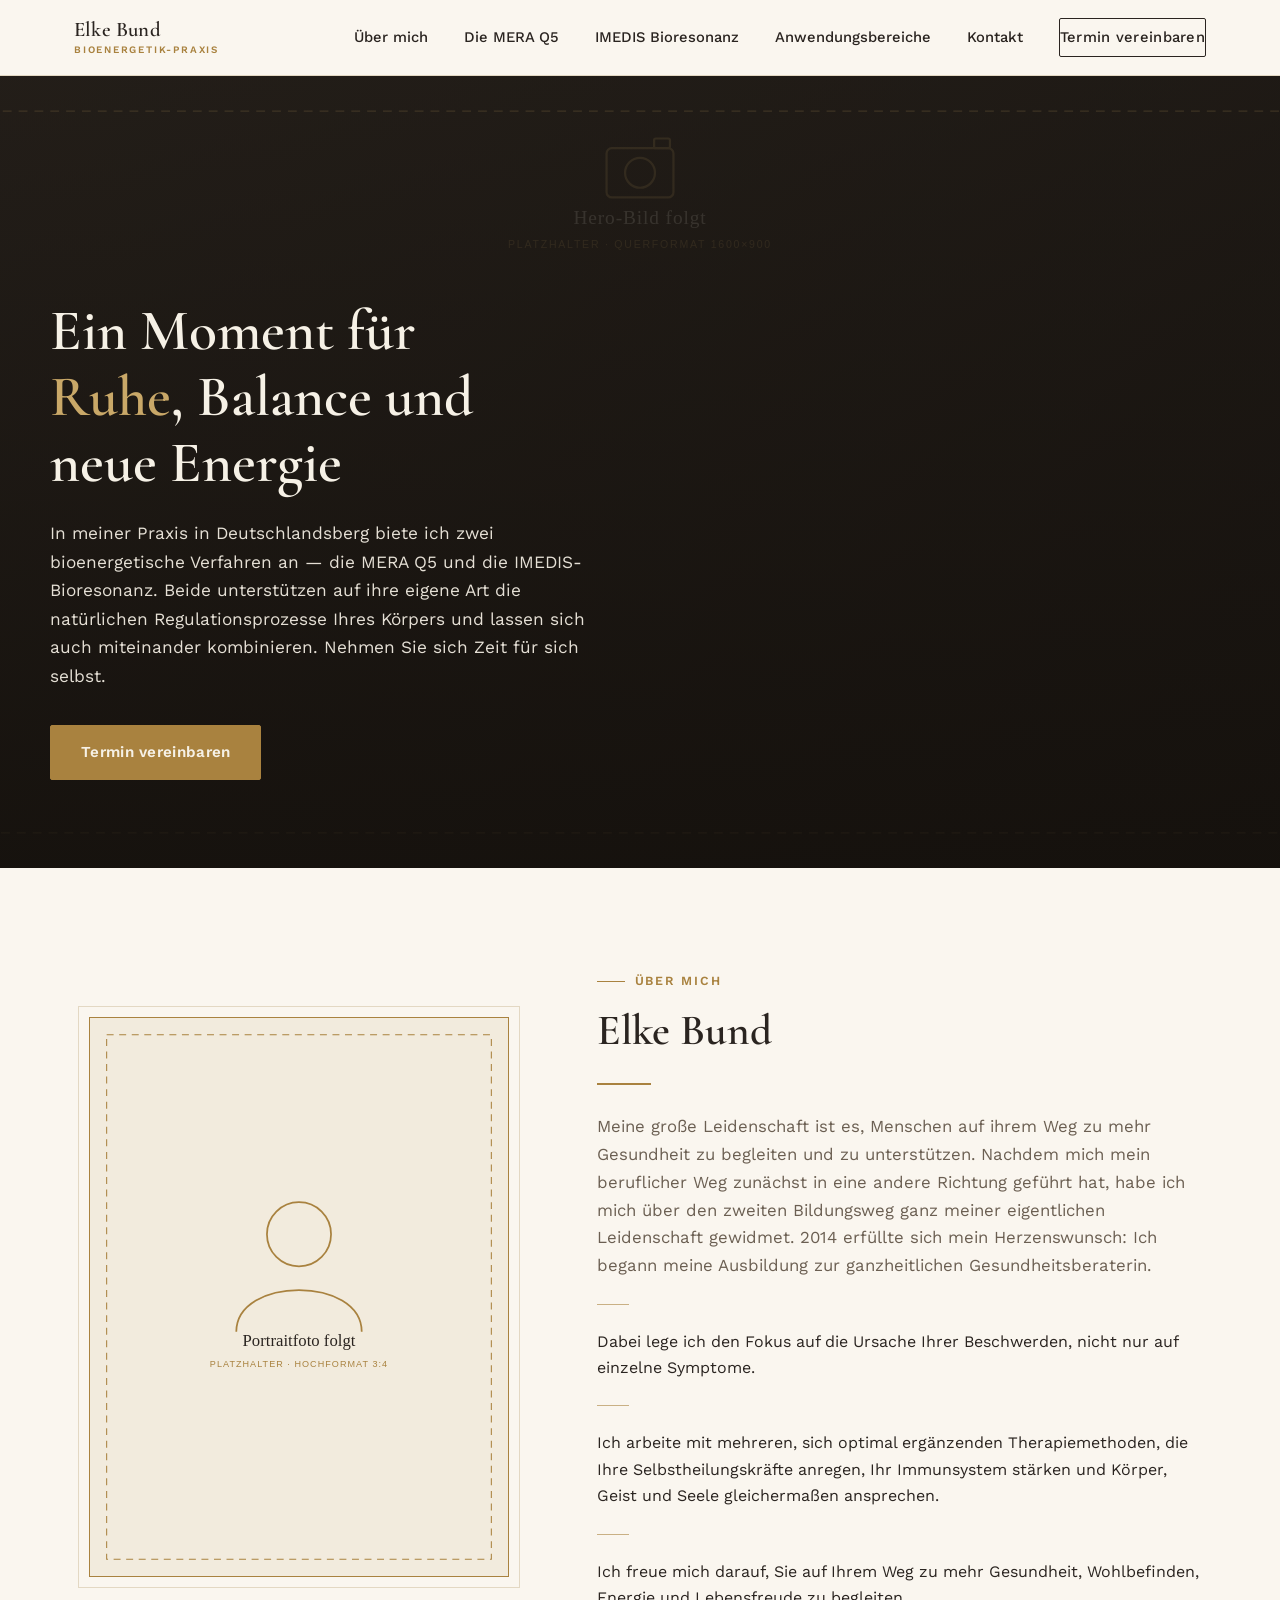
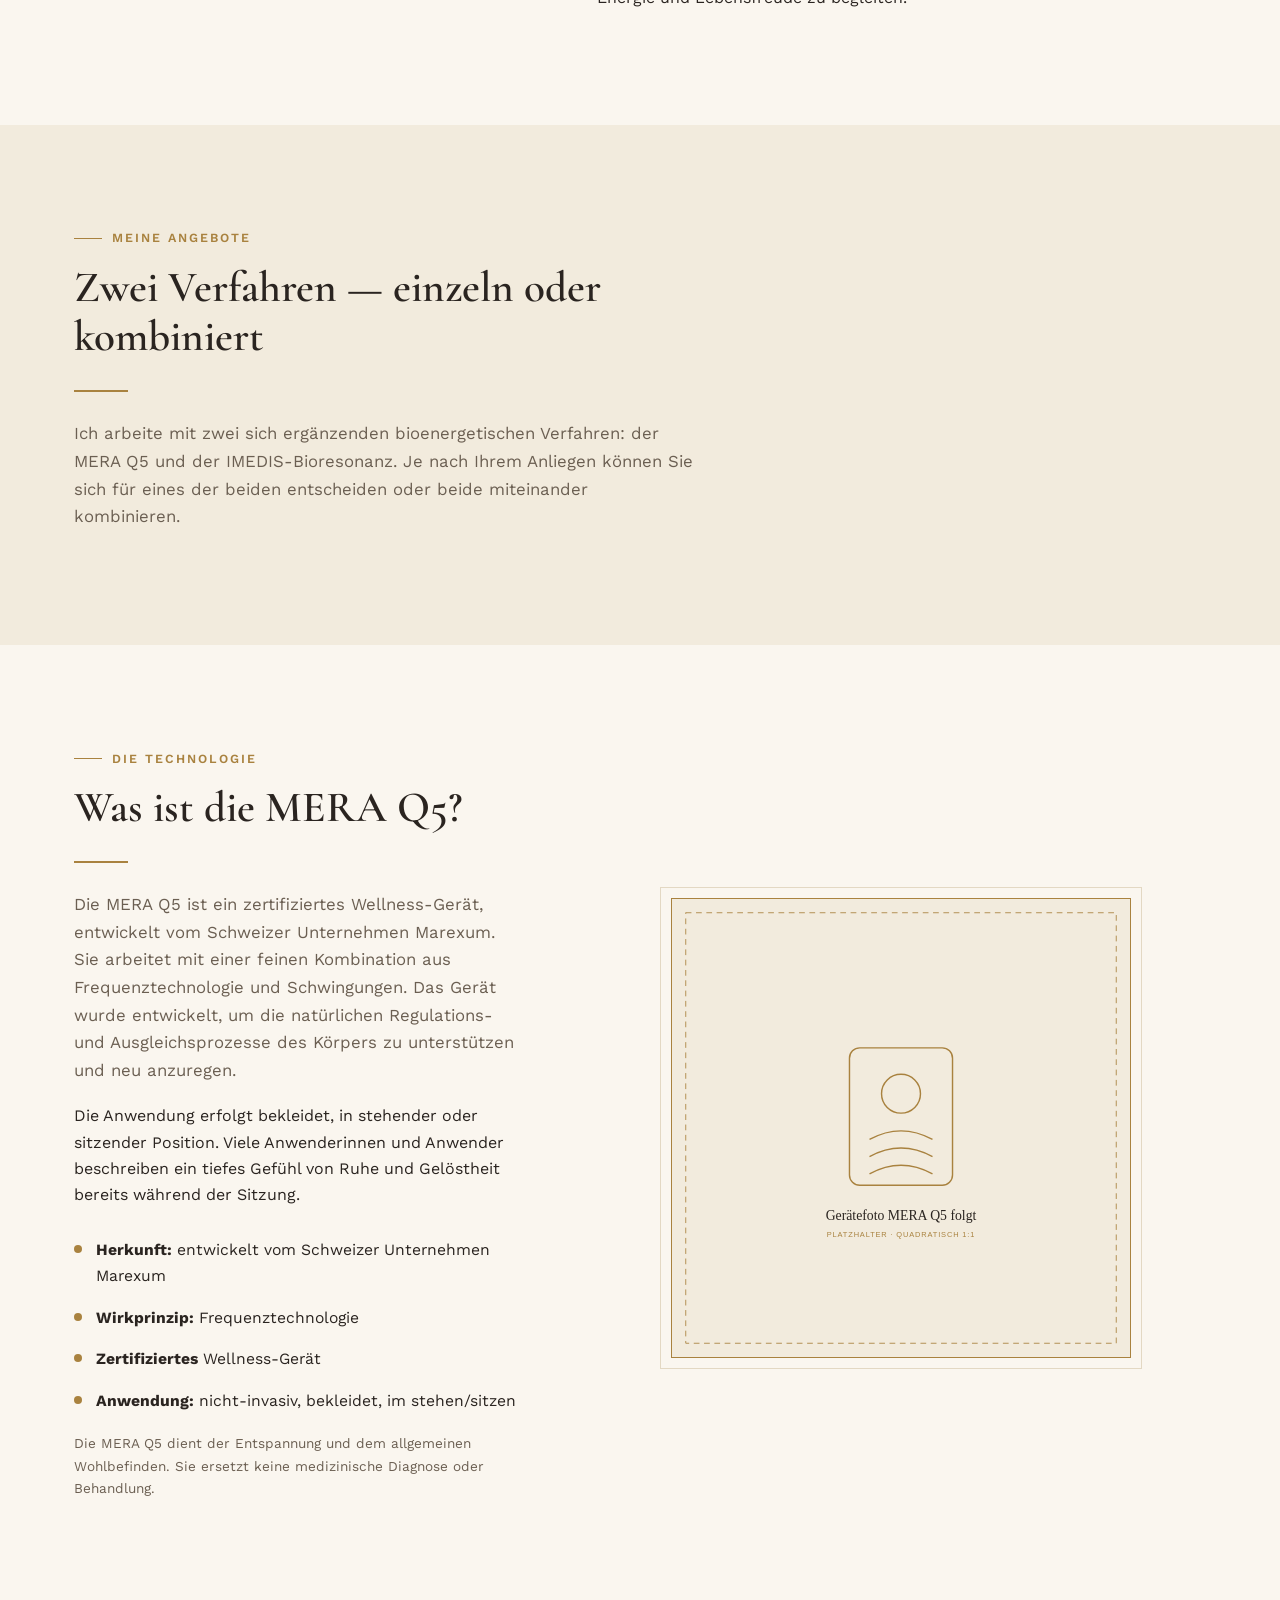
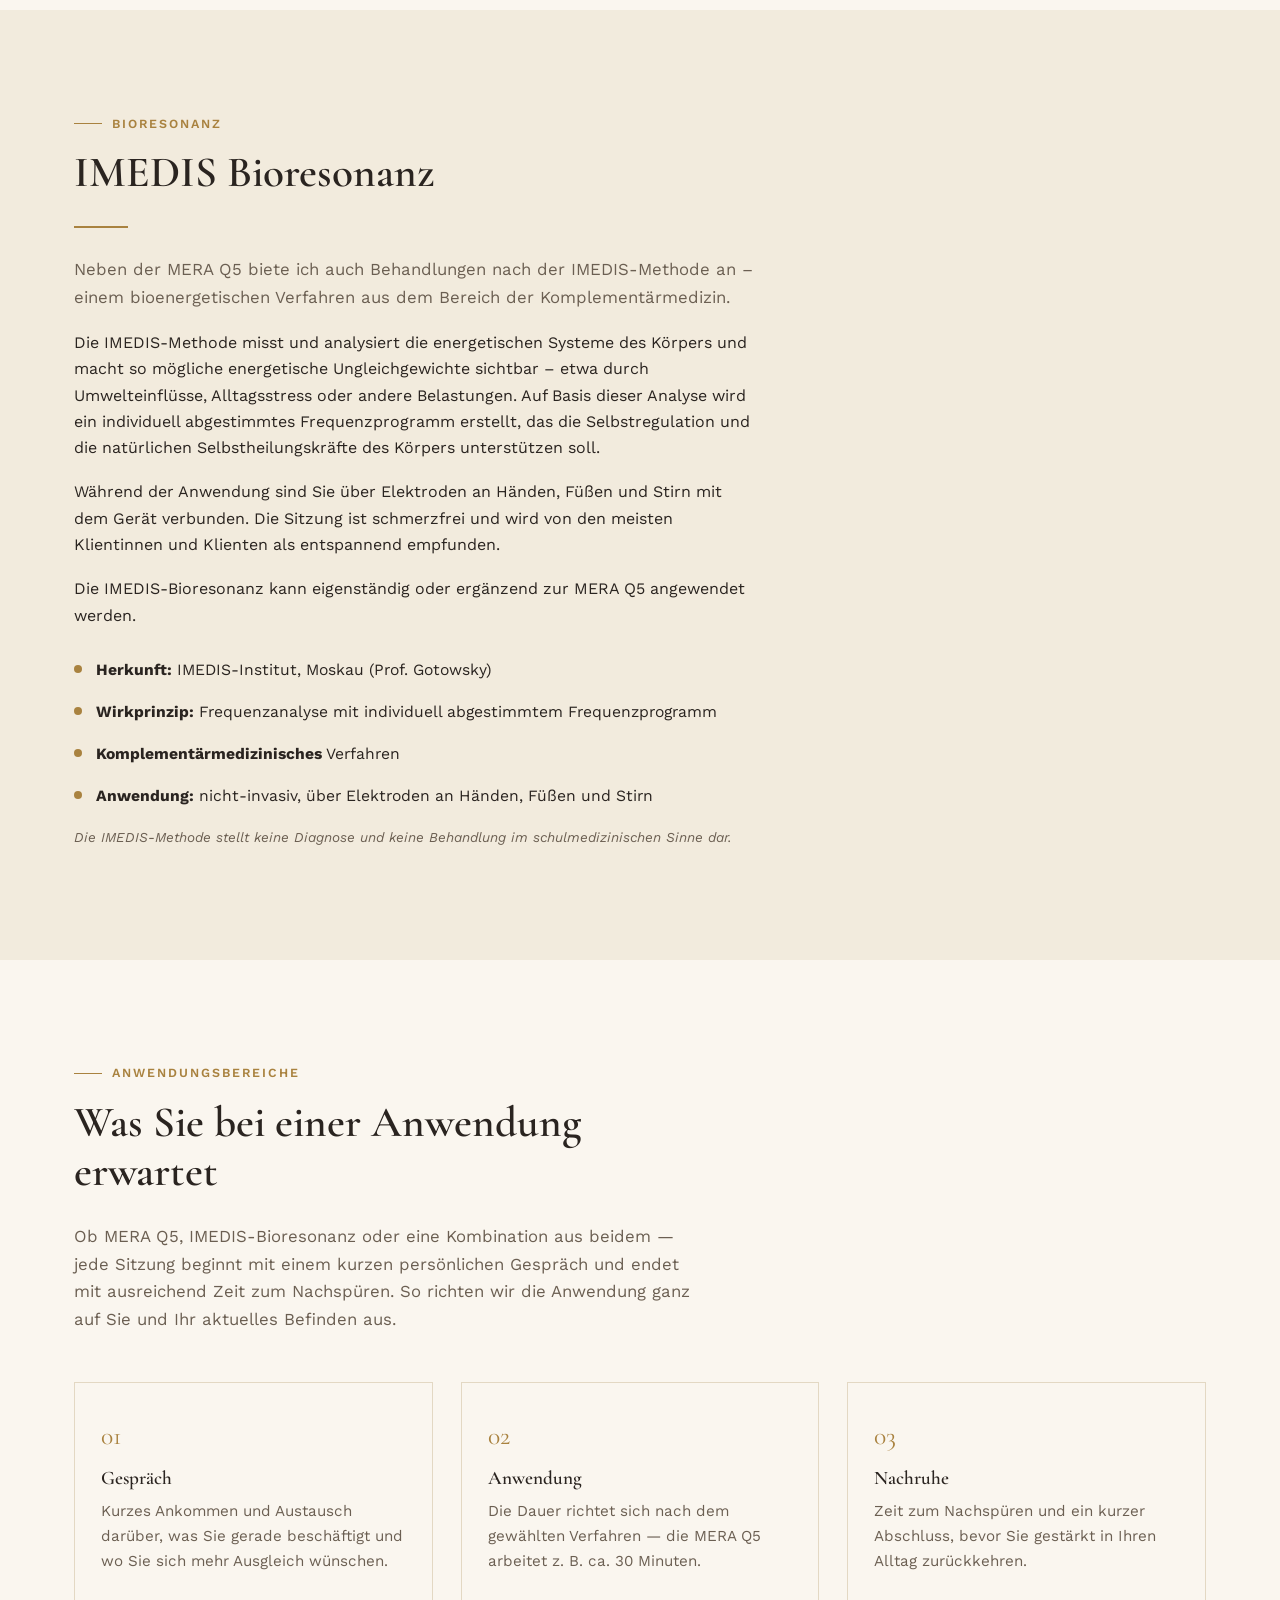
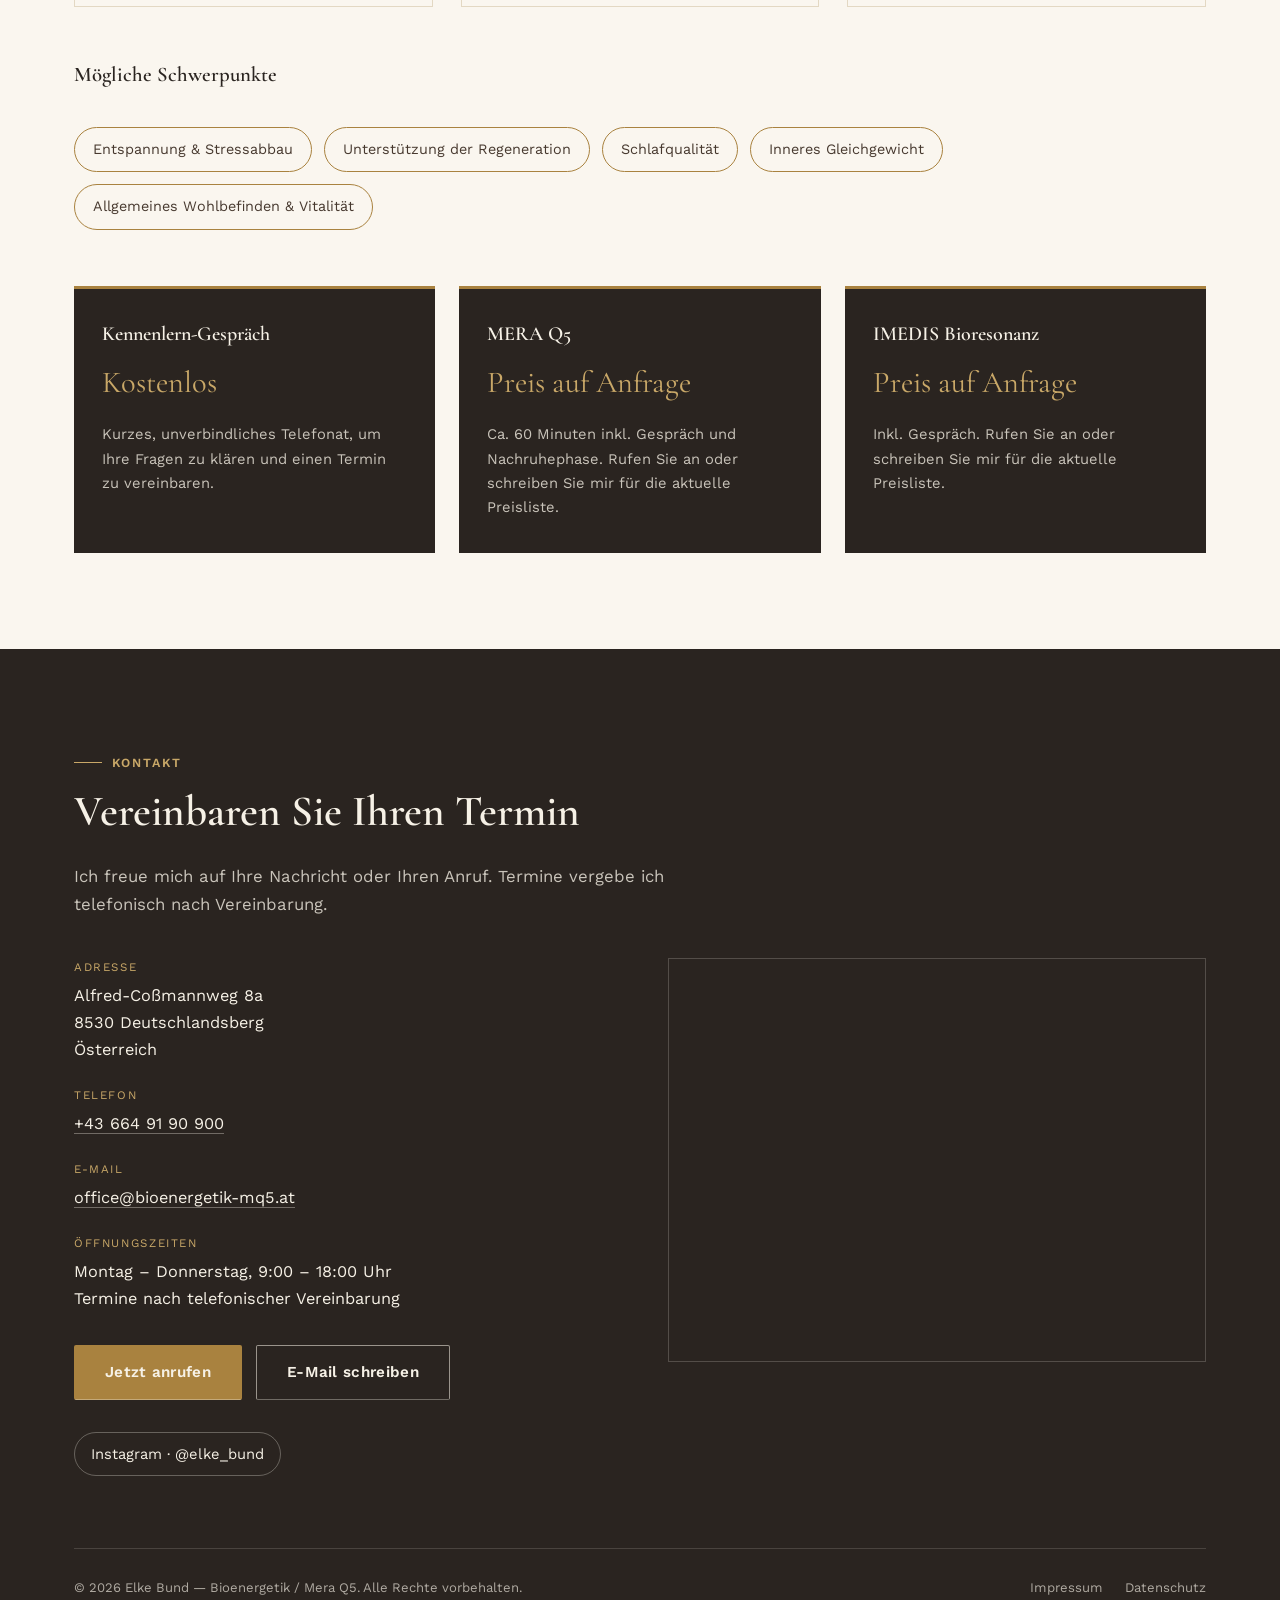
==== commit 128cf215: "Fix hero text overlapping placeholder graphic on mobile The hero intro paragraph grew when it starte" ====
--- a/css/style.css
+++ b/css/style.css
@@ -371,7 +371,7 @@
 .hero-scrim {
   position: absolute;
   inset: 0;
-  background: linear-gradient(180deg, rgba(20, 16, 12, 0.35) 0%, rgba(20, 16, 12, 0.55) 55%, rgba(20, 16, 12, 0.82) 100%);
+  background: linear-gradient(180deg, rgba(20, 16, 12, 0.6) 0%, rgba(20, 16, 12, 0.72) 50%, rgba(20, 16, 12, 0.9) 100%);
   z-index: 1;
 }
 
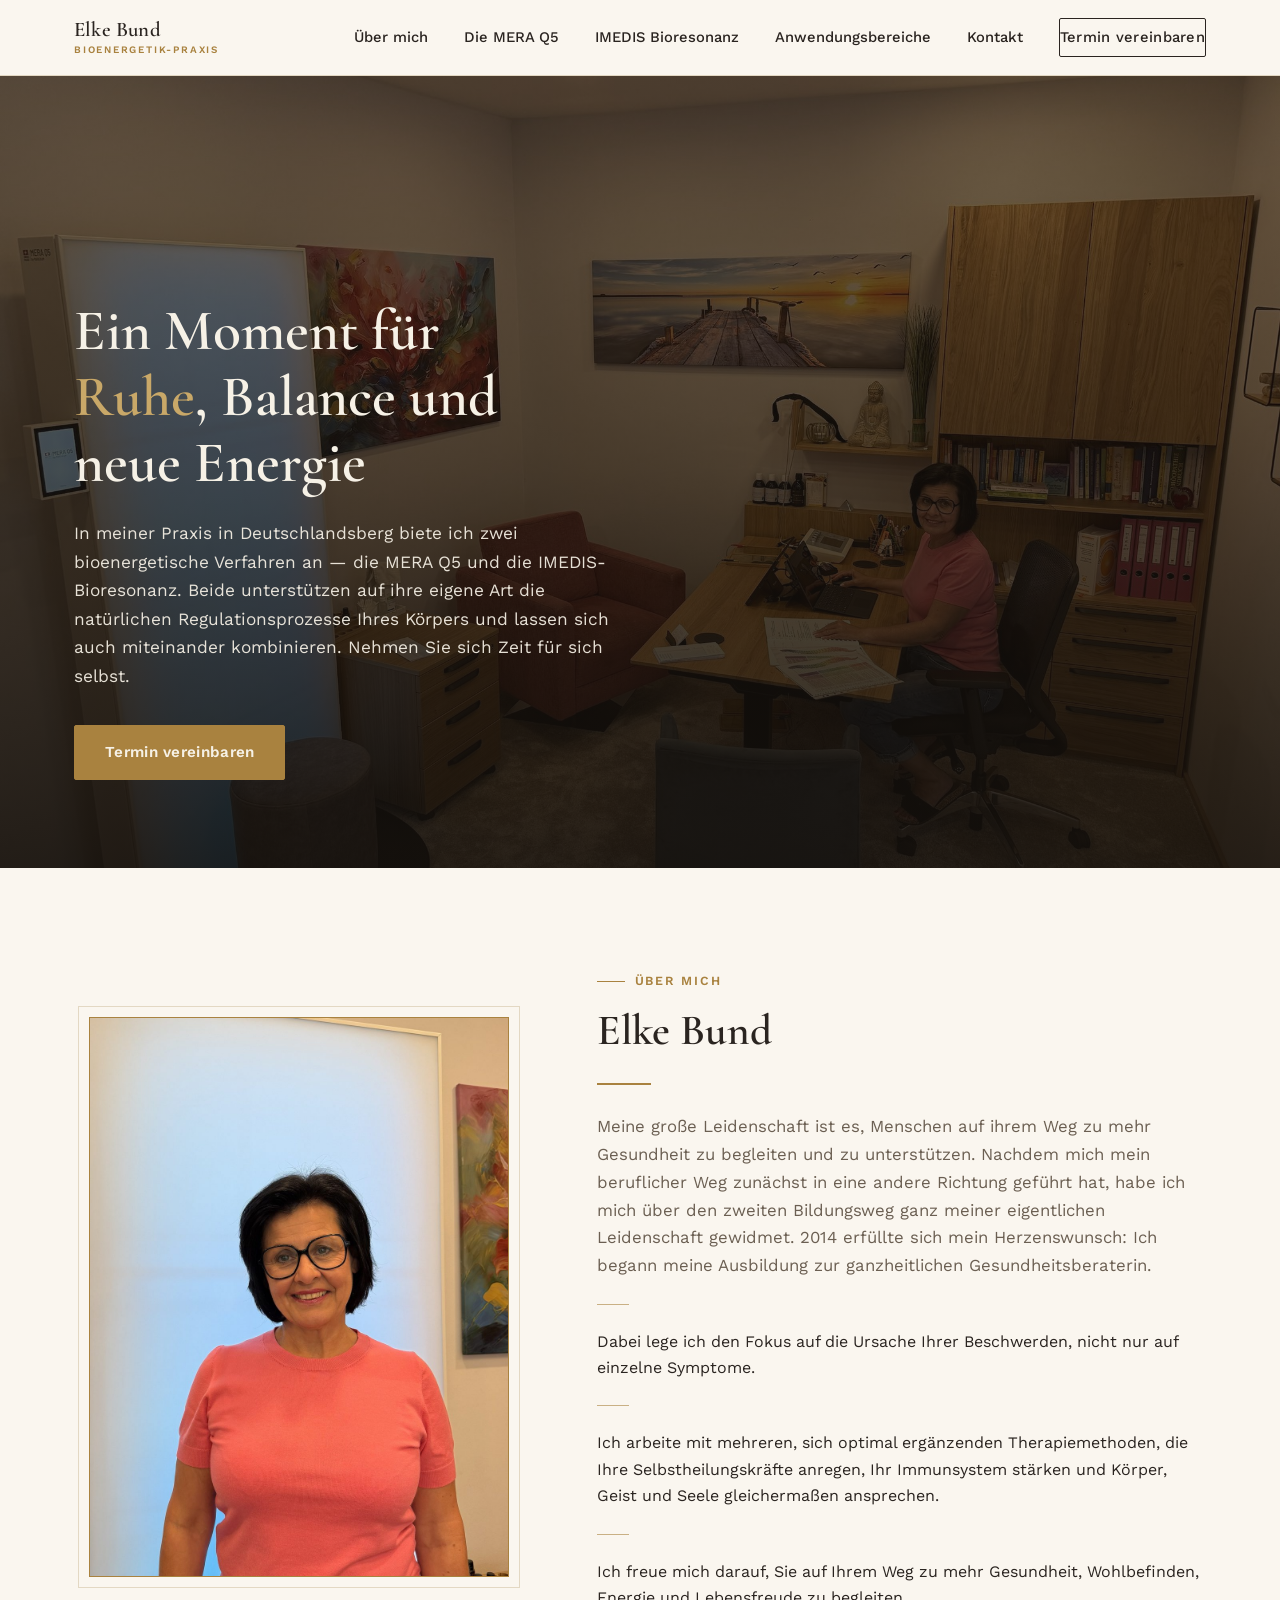
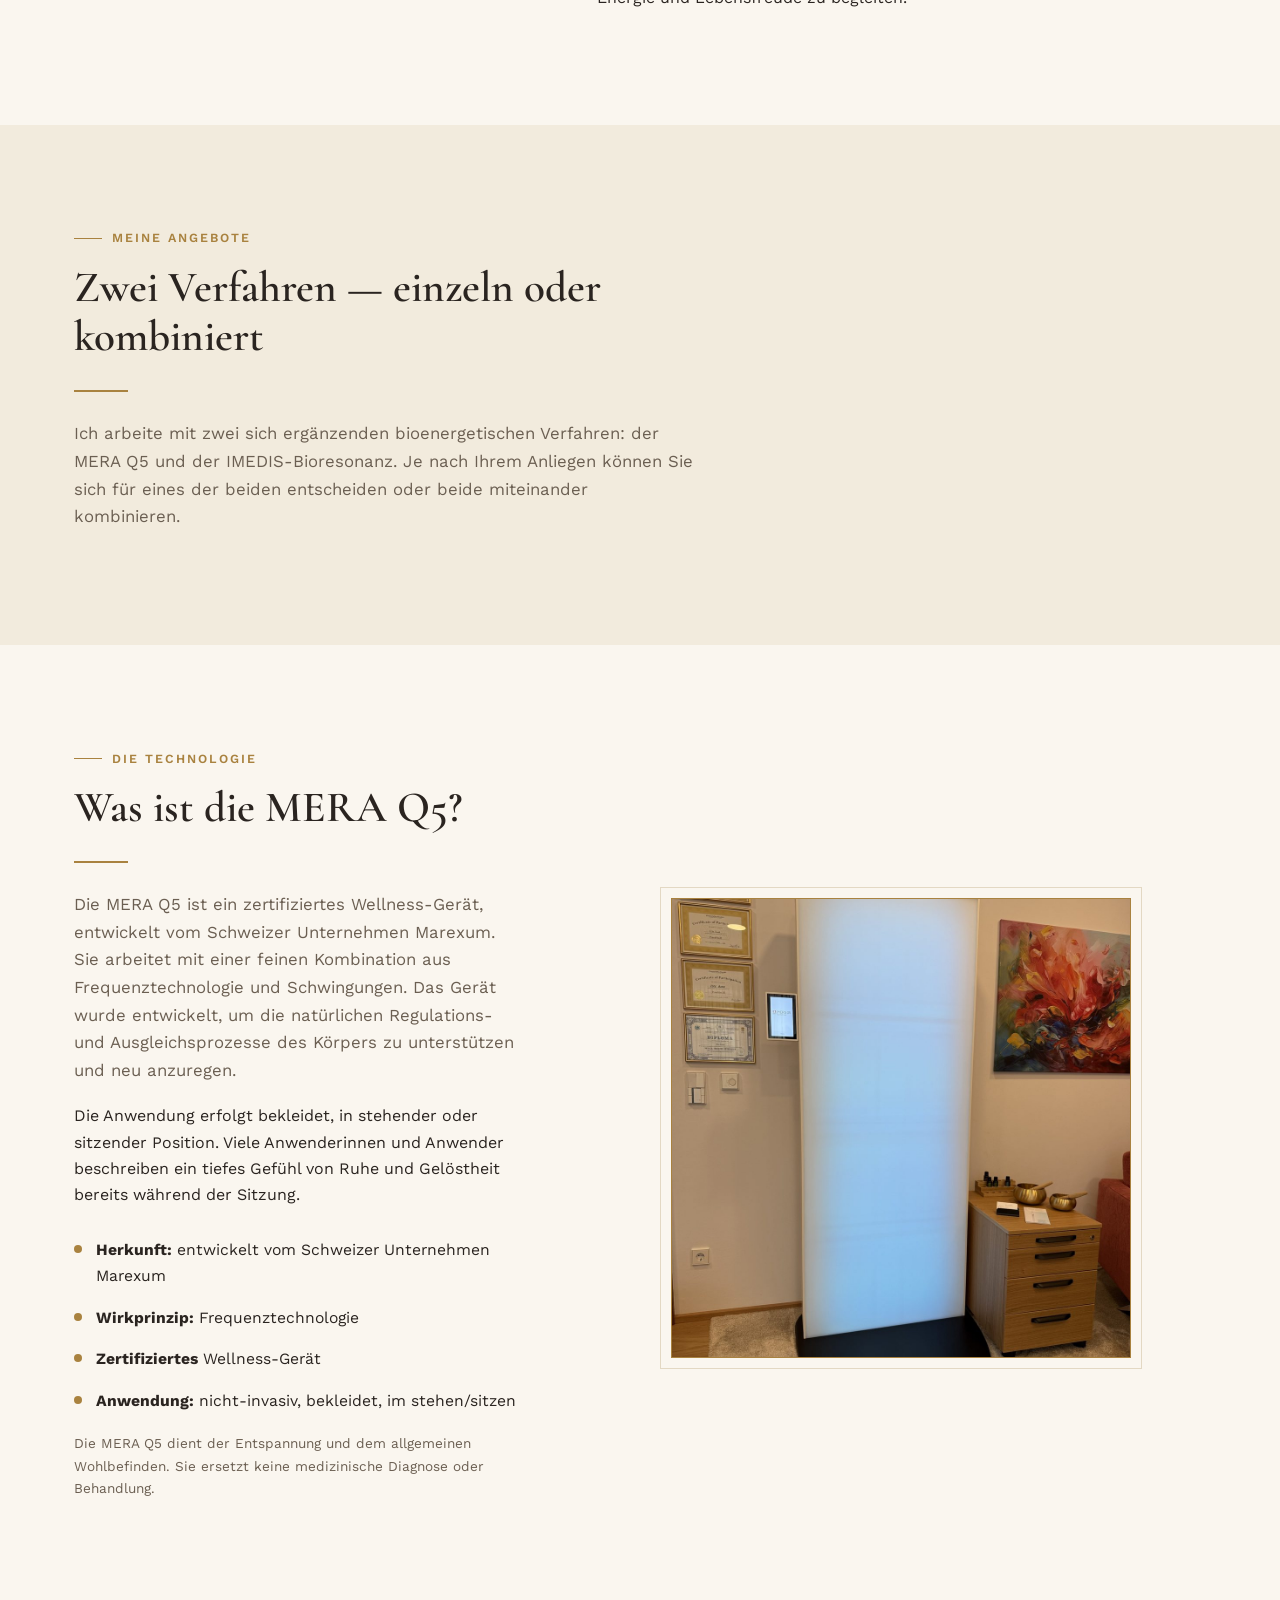
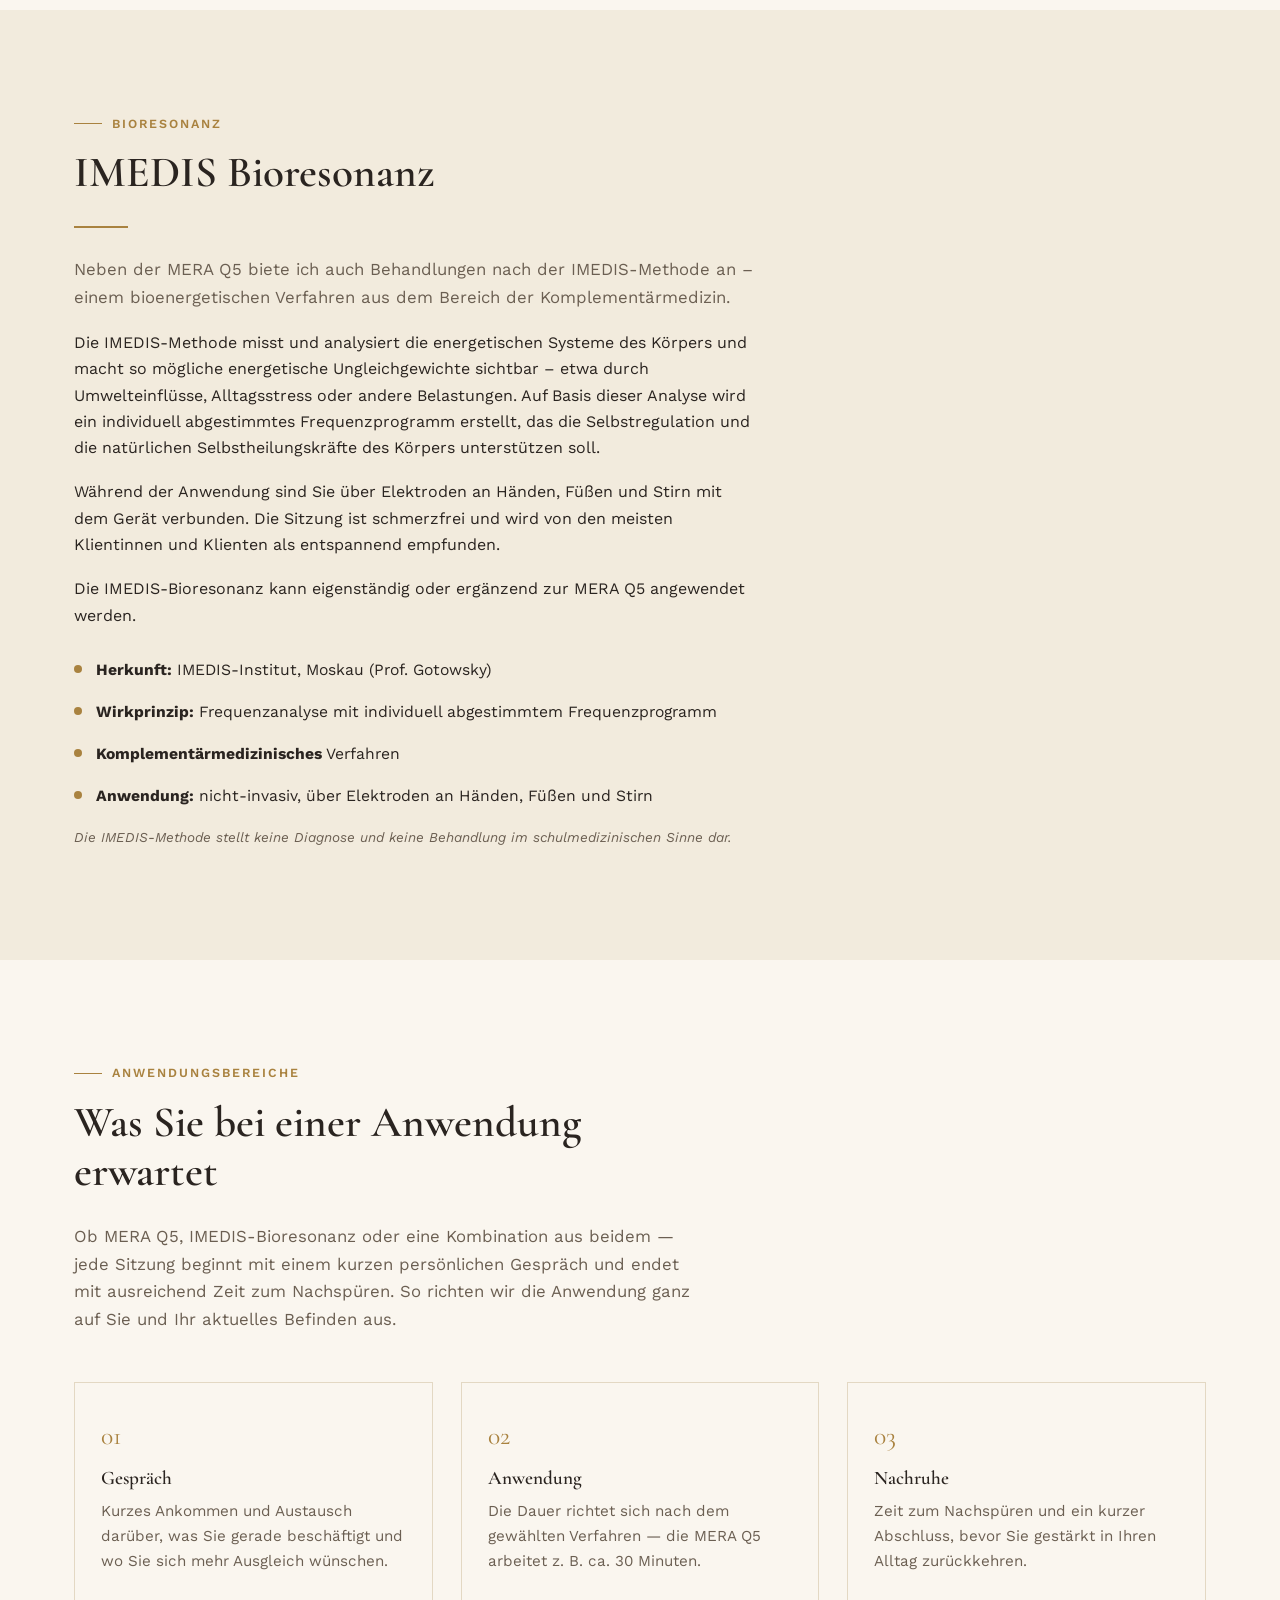
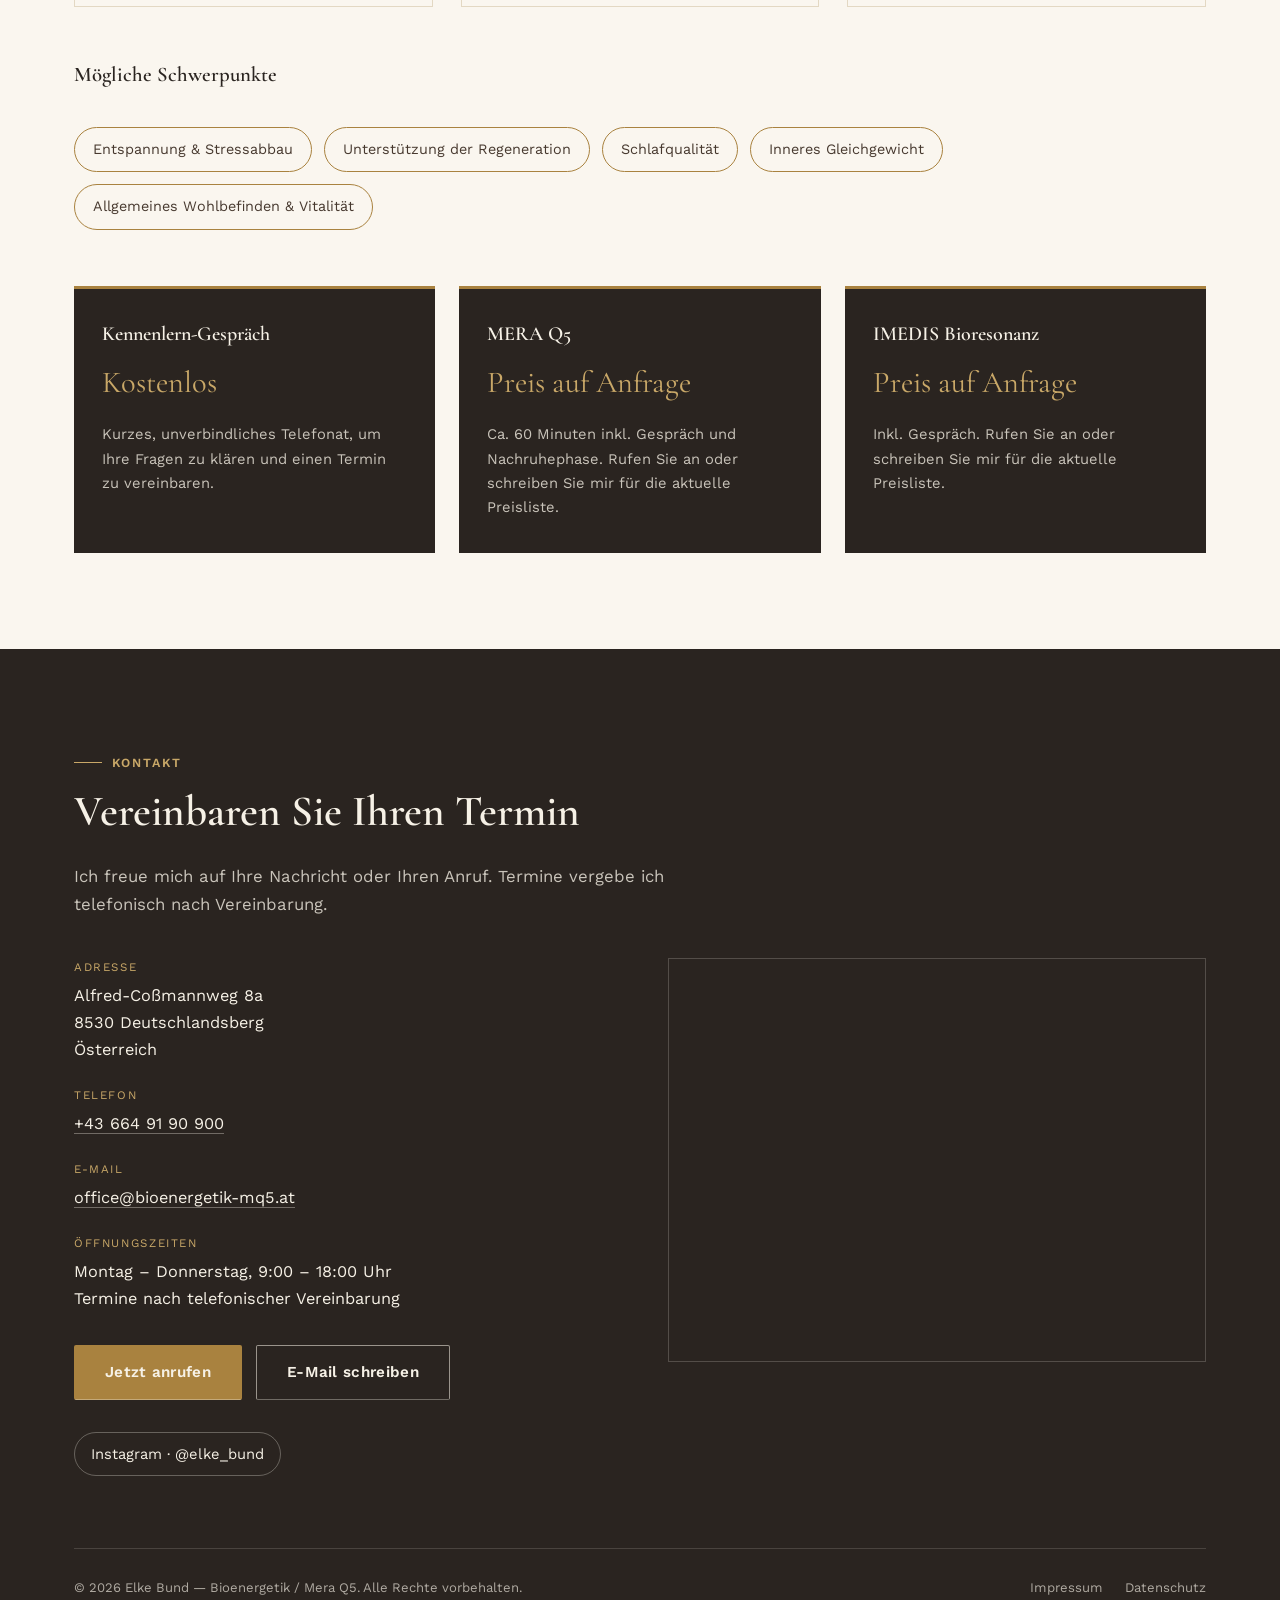
==== commit c35d7446: "Replace placeholder images with real photos Hero: practice room overview. Über mich: portrait of Elk" ====
--- a/index.html
+++ b/index.html
@@ -38,7 +38,7 @@
 
 <header class="hero" id="top">
   <div class="hero-media">
-    <img src="assets/images/hero-placeholder.svg" alt="Platzhalter: Hero-Bild – wird durch ein Foto des Praxisraums oder der Anwendung ersetzt" width="1600" height="900">
+    <img src="assets/images/hero.jpg" alt="Praxisraum von Elke Bund mit der MERA Q5" width="2000" height="1500">
   </div>
   <div class="hero-scrim" aria-hidden="true"></div>
   <div class="container hero-content">
@@ -58,7 +58,7 @@
     <div class="container split">
       <div class="split-media">
         <div class="img-frame portrait-frame">
-          <img src="assets/images/portrait-placeholder.svg" alt="Platzhalter: Portraitfoto von Elke Bund" width="600" height="800" loading="lazy">
+          <img src="assets/images/portrait.jpg" alt="Elke Bund" width="1050" height="1400" loading="lazy">
         </div>
       </div>
       <div class="split-text">
@@ -104,7 +104,7 @@
     <div class="container split reverse">
       <div class="split-media">
         <div class="img-frame device-frame">
-          <img src="assets/images/device-placeholder.svg" alt="Platzhalter: Foto des MERA Q5 Geräts" width="800" height="800" loading="lazy">
+          <img src="assets/images/device.jpg" alt="Die MERA Q5 im Praxisraum" width="1050" height="1400" loading="lazy">
         </div>
       </div>
       <div class="split-text">
--- a/css/style.css
+++ b/css/style.css
@@ -379,7 +379,8 @@
   position: relative;
   z-index: 2;
   width: 100%;
-  padding: 72px 0 88px;
+  padding-top: 72px;
+  padding-bottom: 88px;
 }
 
 .hero-hook {
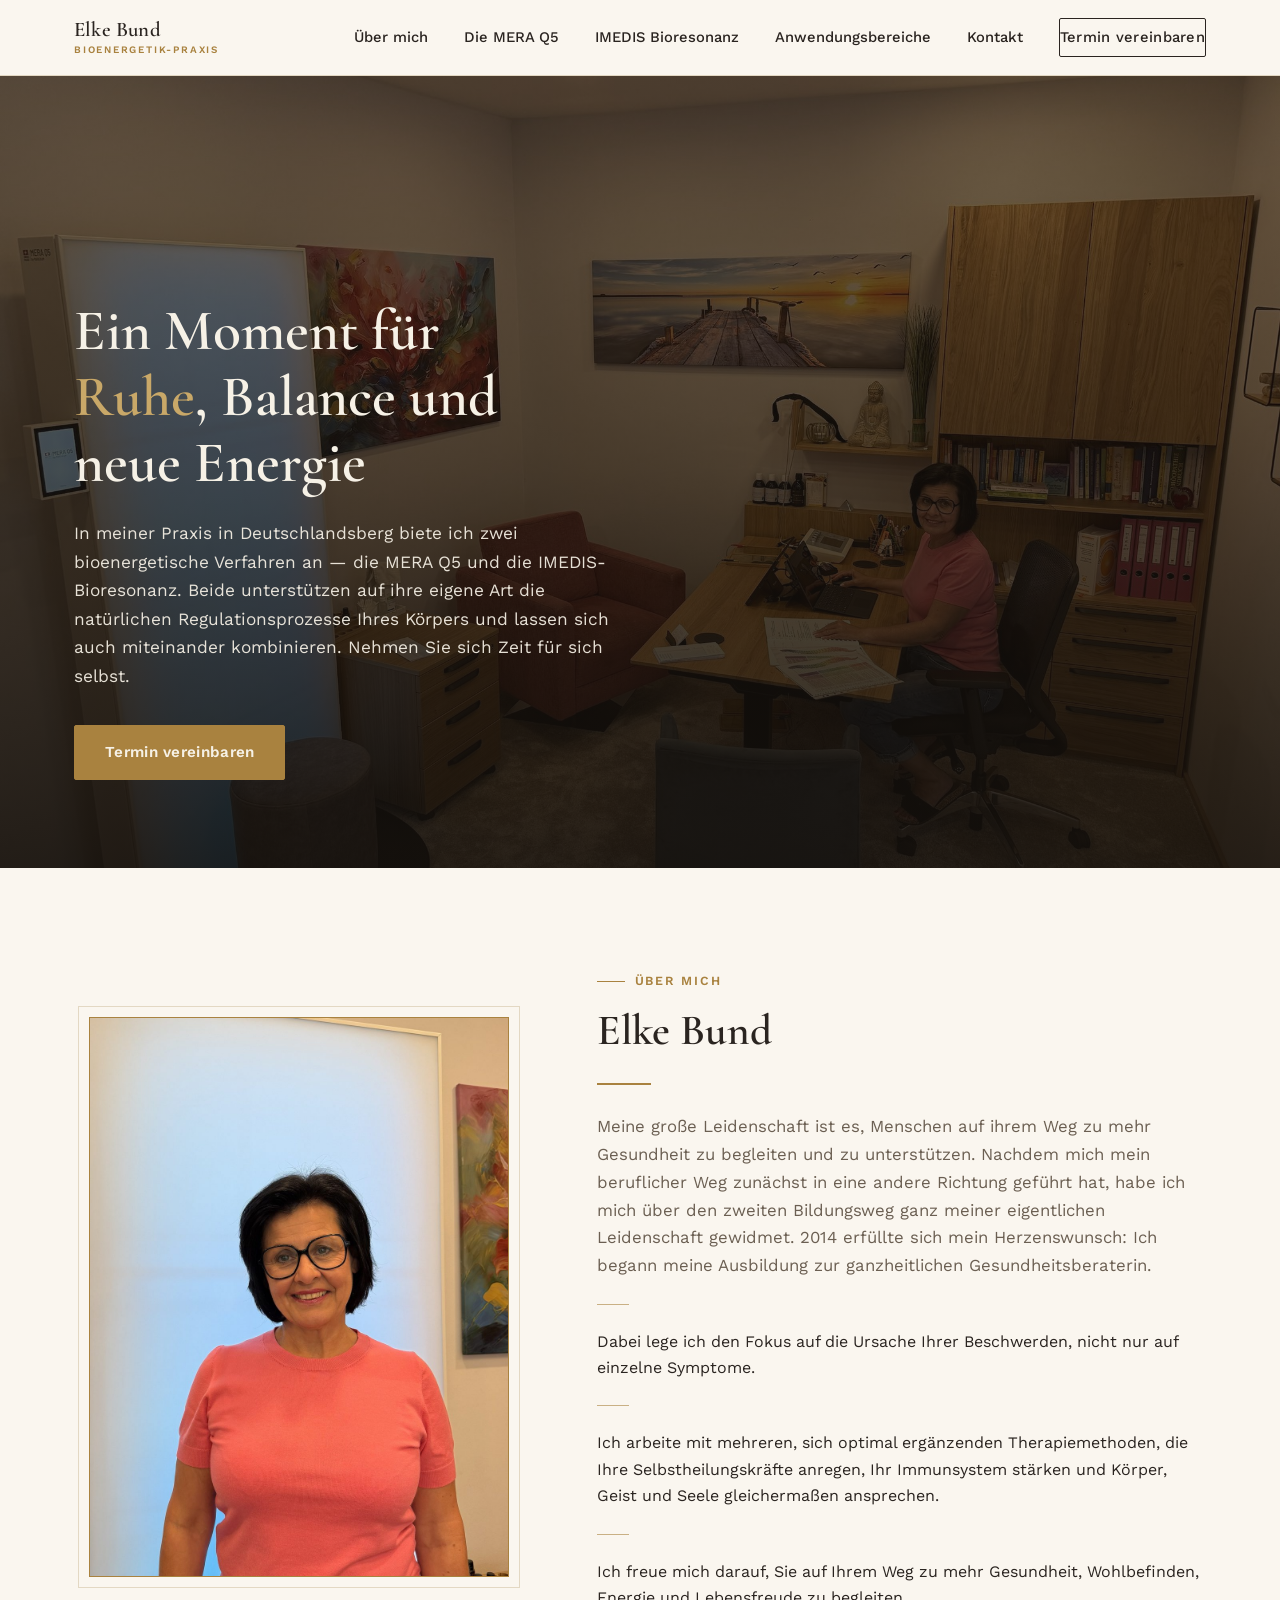
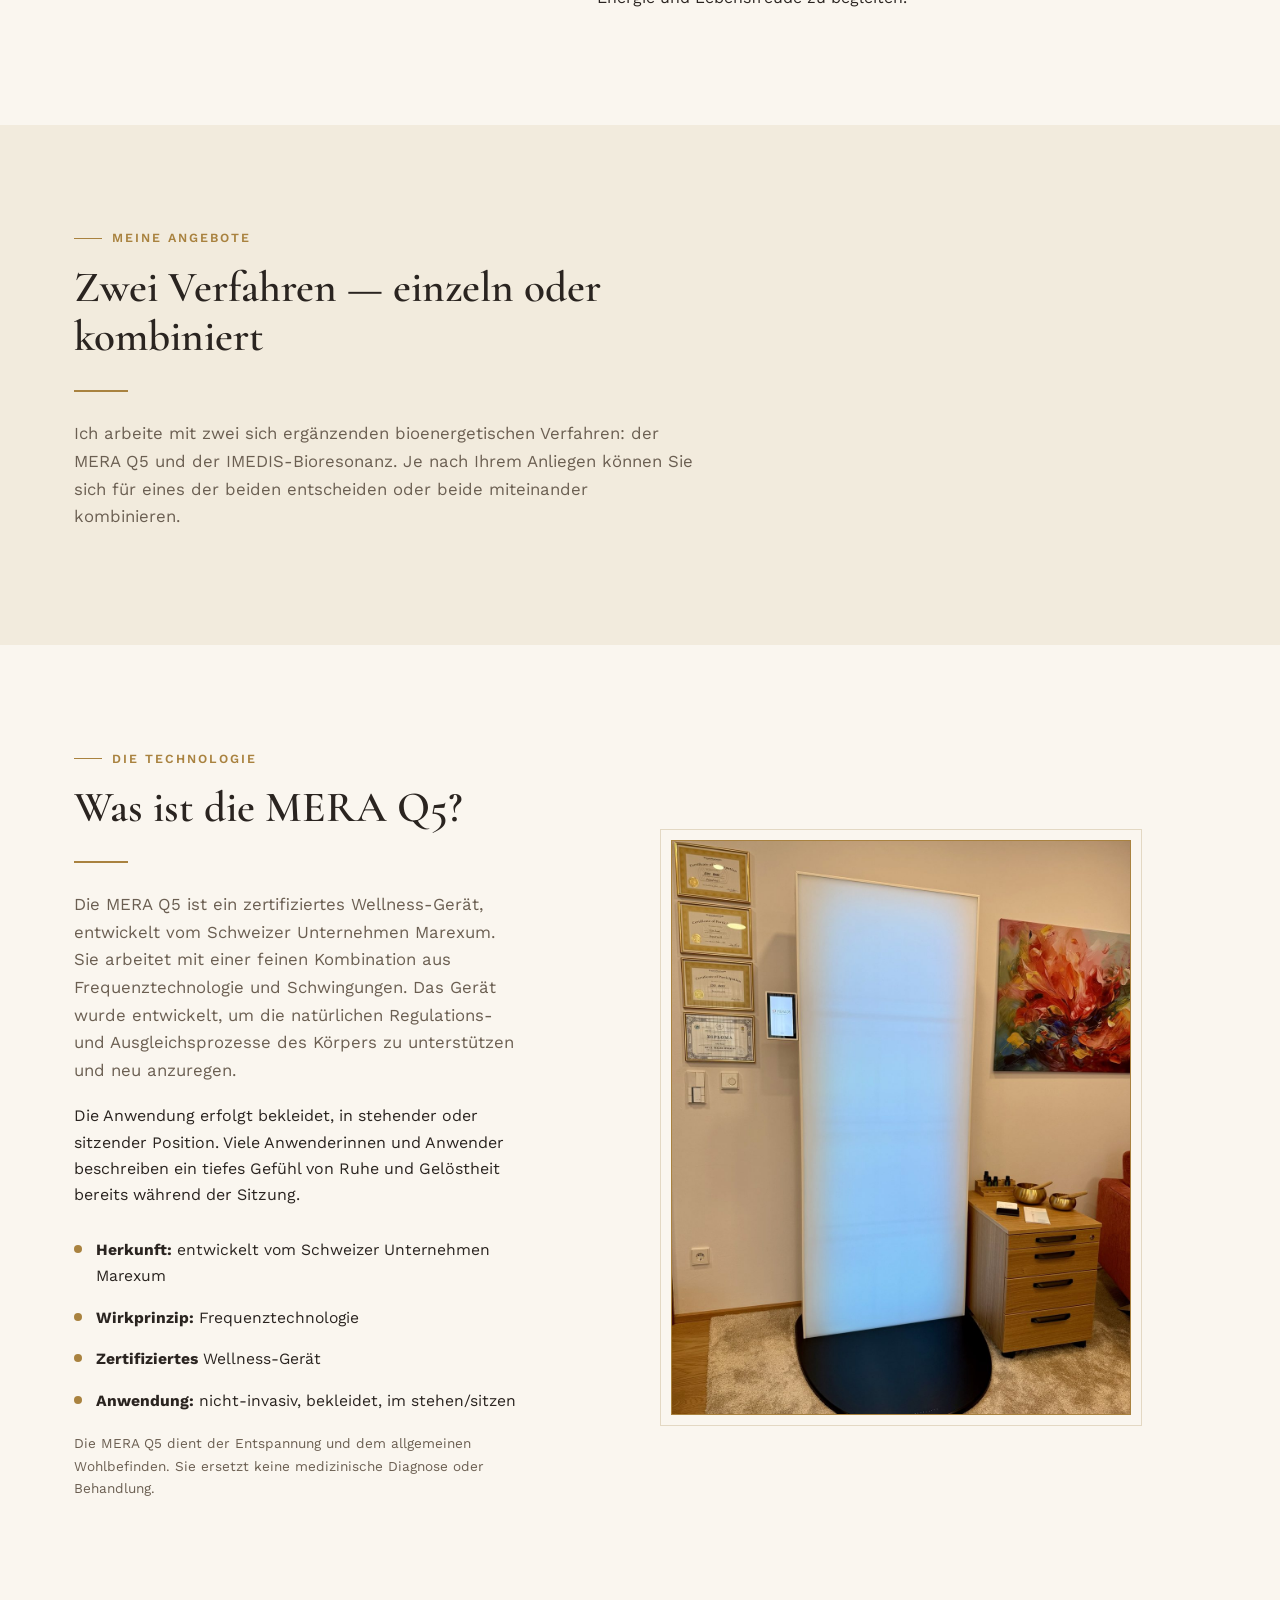
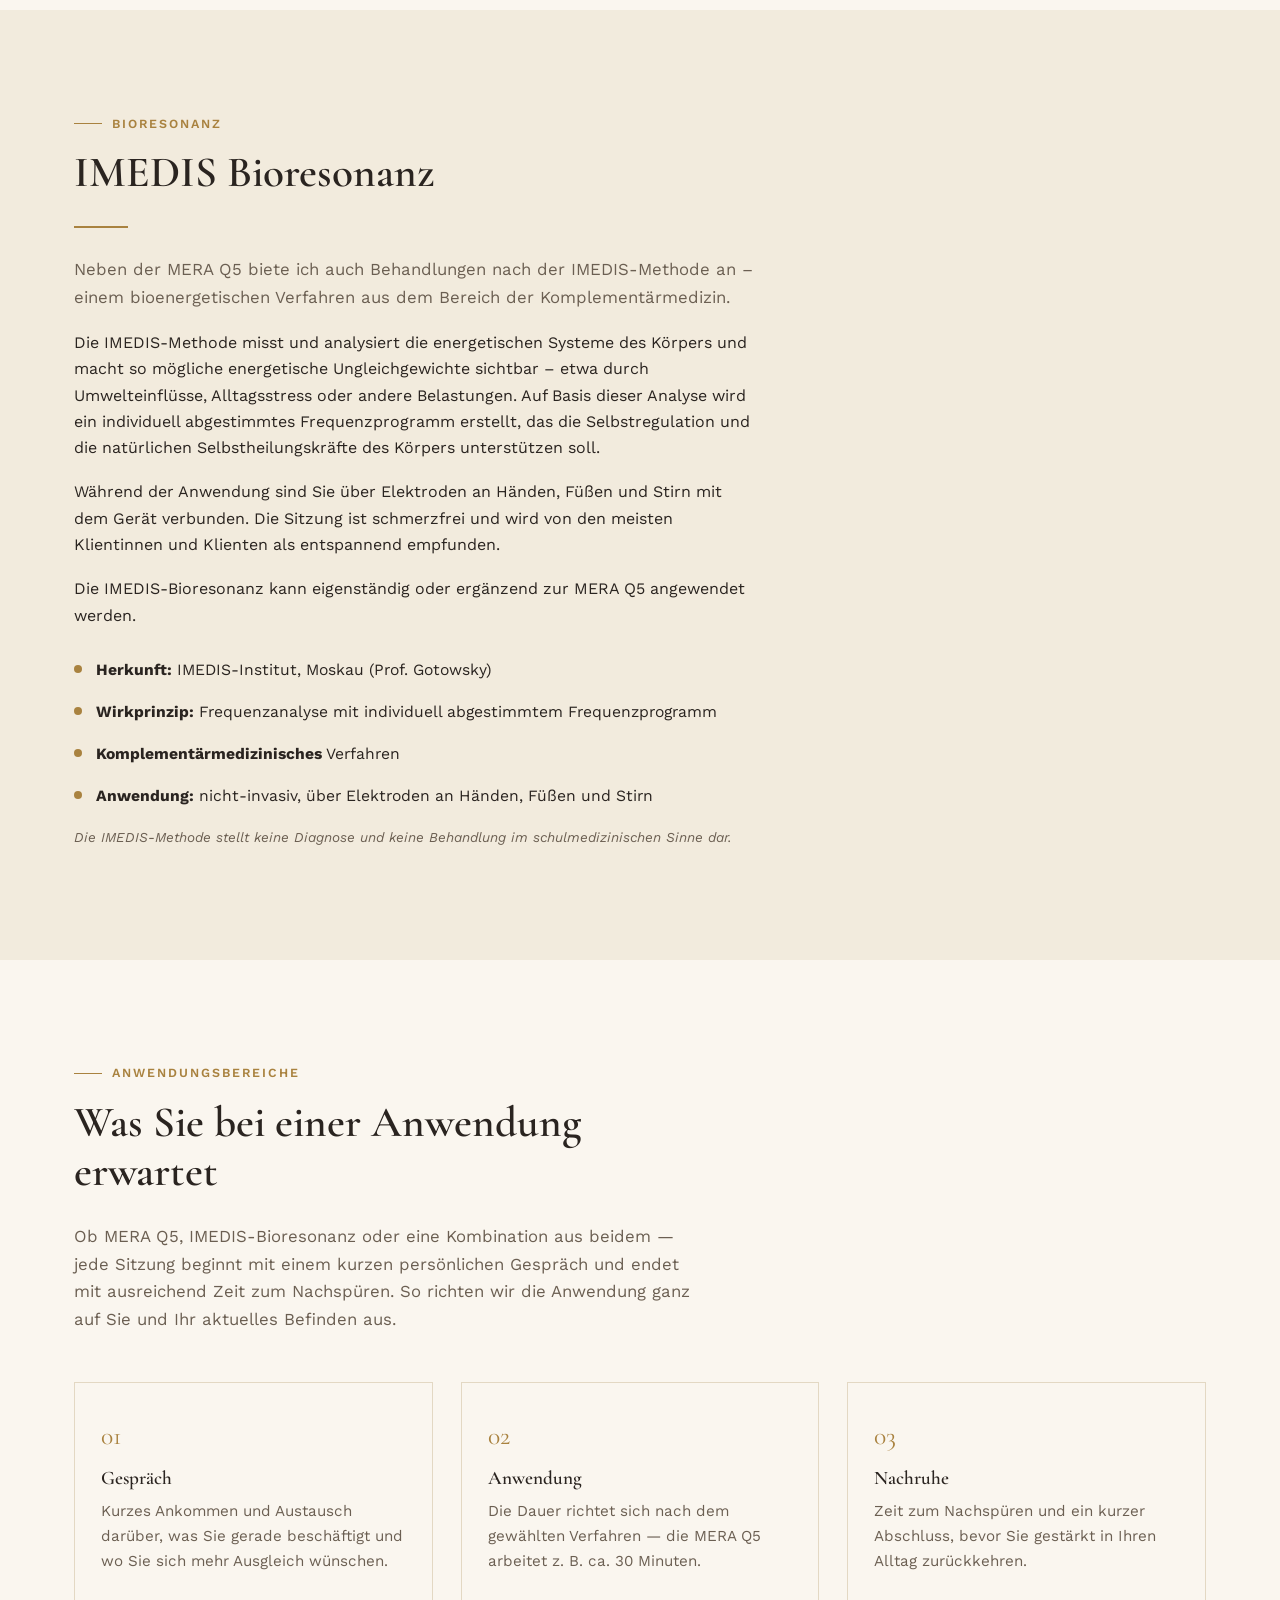
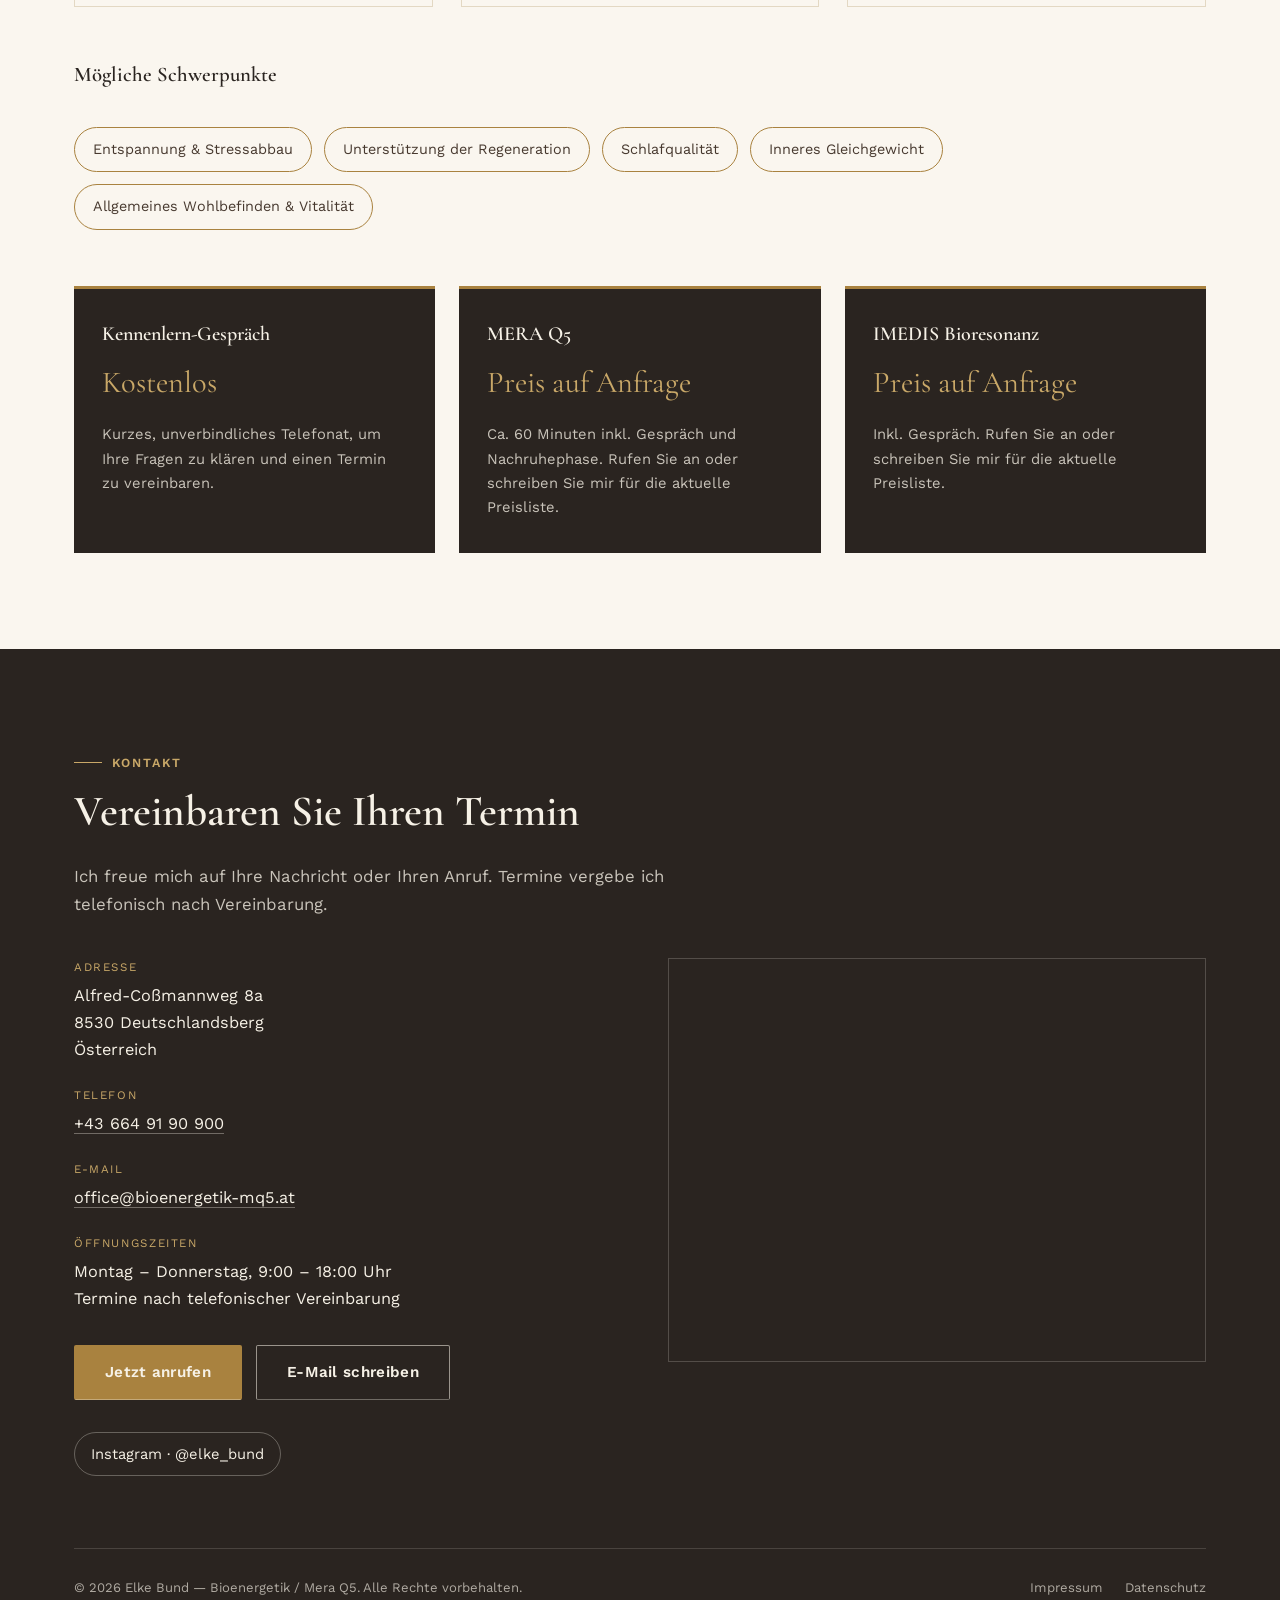
==== commit fe736ee1: "Switch device photo frame to 4:5, update with new crop The 1:1 square crop was cutting off too much " ====
--- a/index.html
+++ b/index.html
@@ -104,7 +104,7 @@
     <div class="container split reverse">
       <div class="split-media">
         <div class="img-frame device-frame">
-          <img src="assets/images/device.jpg" alt="Die MERA Q5 im Praxisraum" width="1050" height="1400" loading="lazy">
+          <img src="assets/images/device.jpg" alt="Die MERA Q5 im Praxisraum" width="1120" height="1400" loading="lazy">
         </div>
       </div>
       <div class="split-text">
--- a/css/style.css
+++ b/css/style.css
@@ -455,7 +455,7 @@
 }
 
 .device-frame {
-  aspect-ratio: 1 / 1;
+  aspect-ratio: 4 / 5;
   max-width: 460px;
   margin: 0 auto;
 }
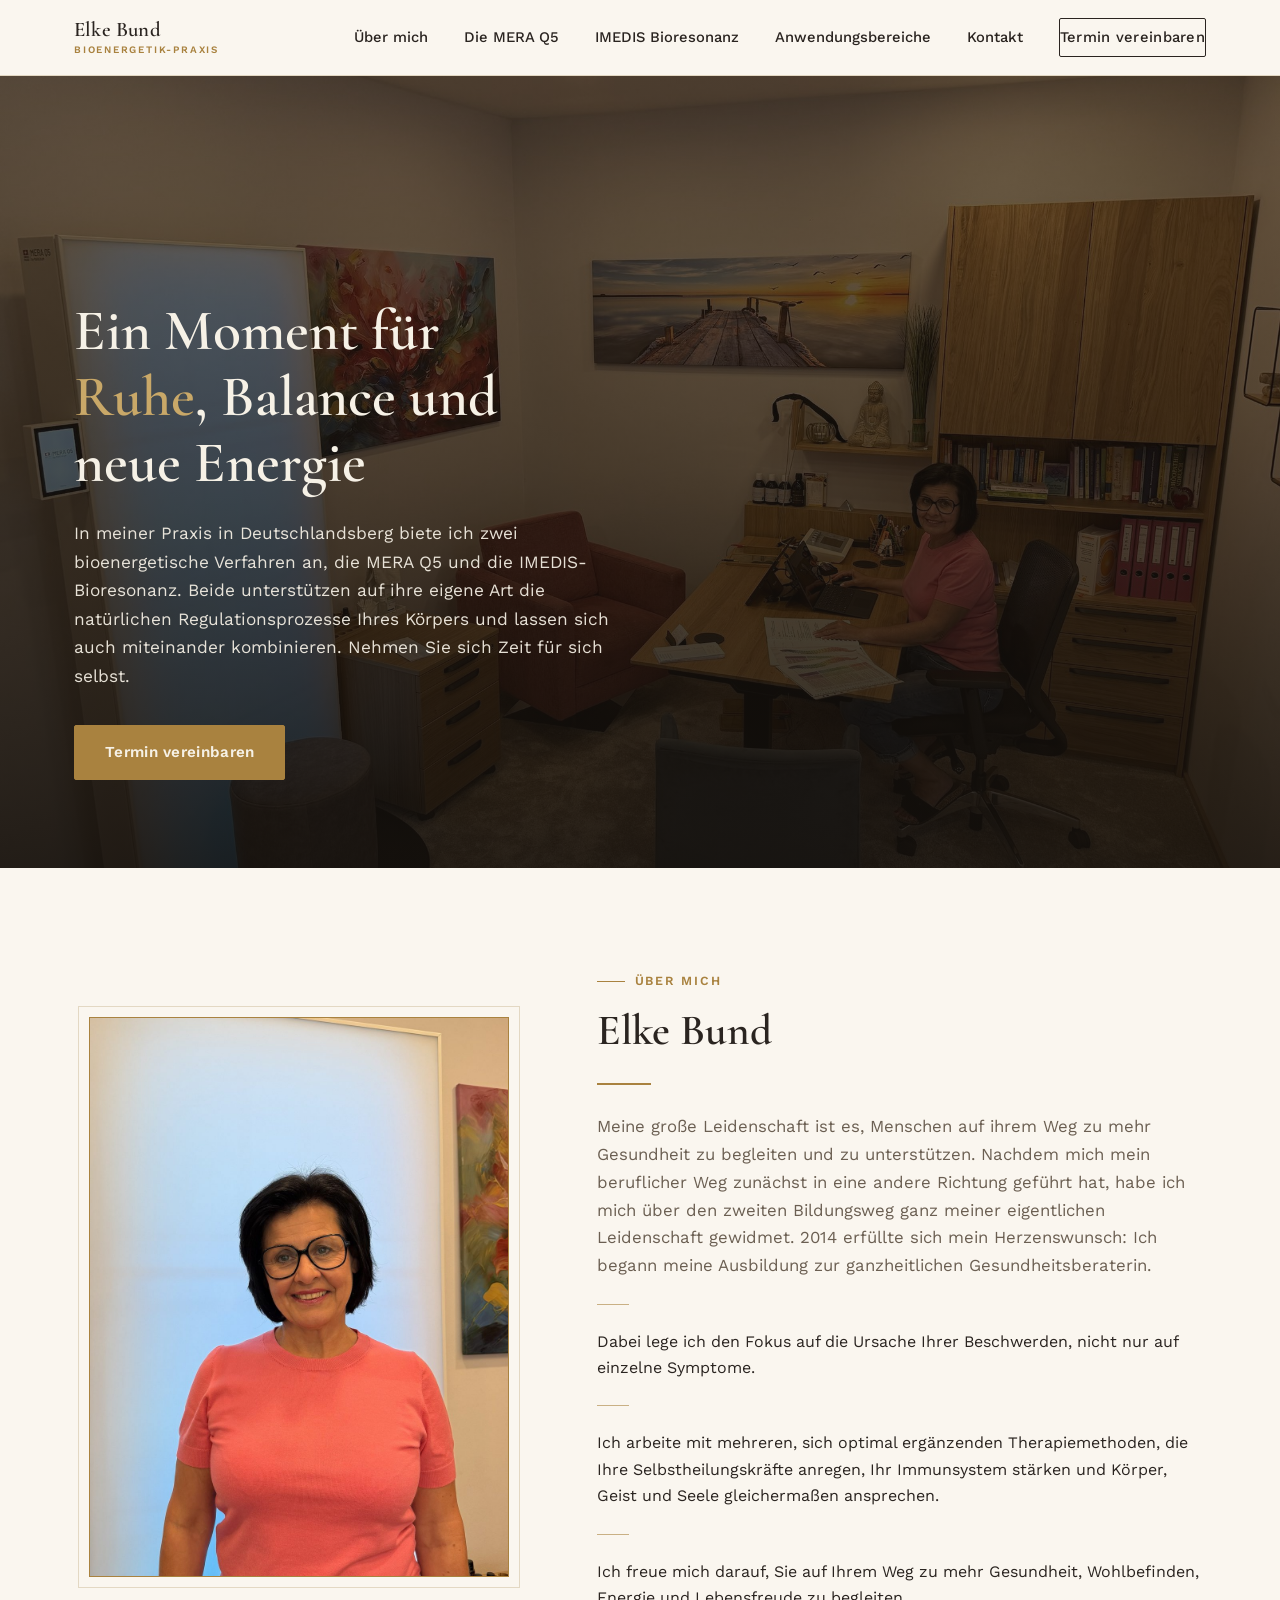
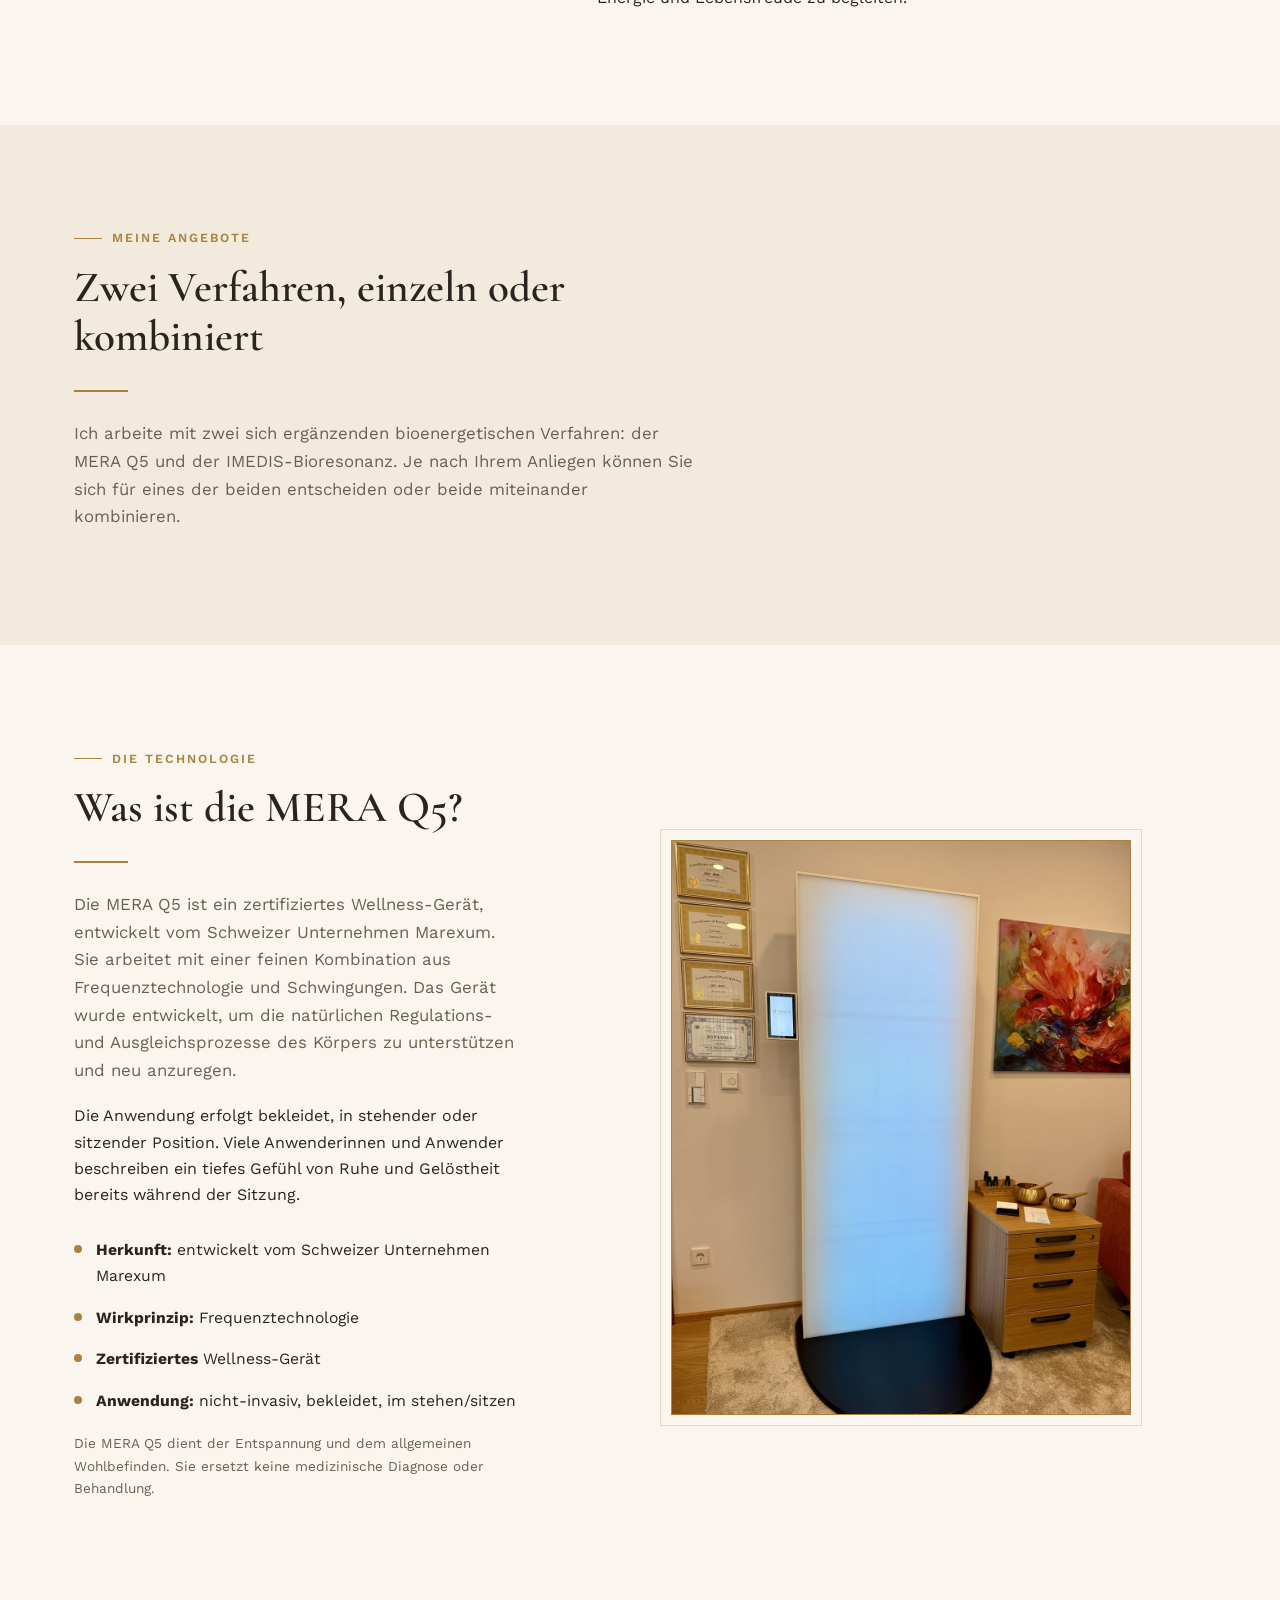
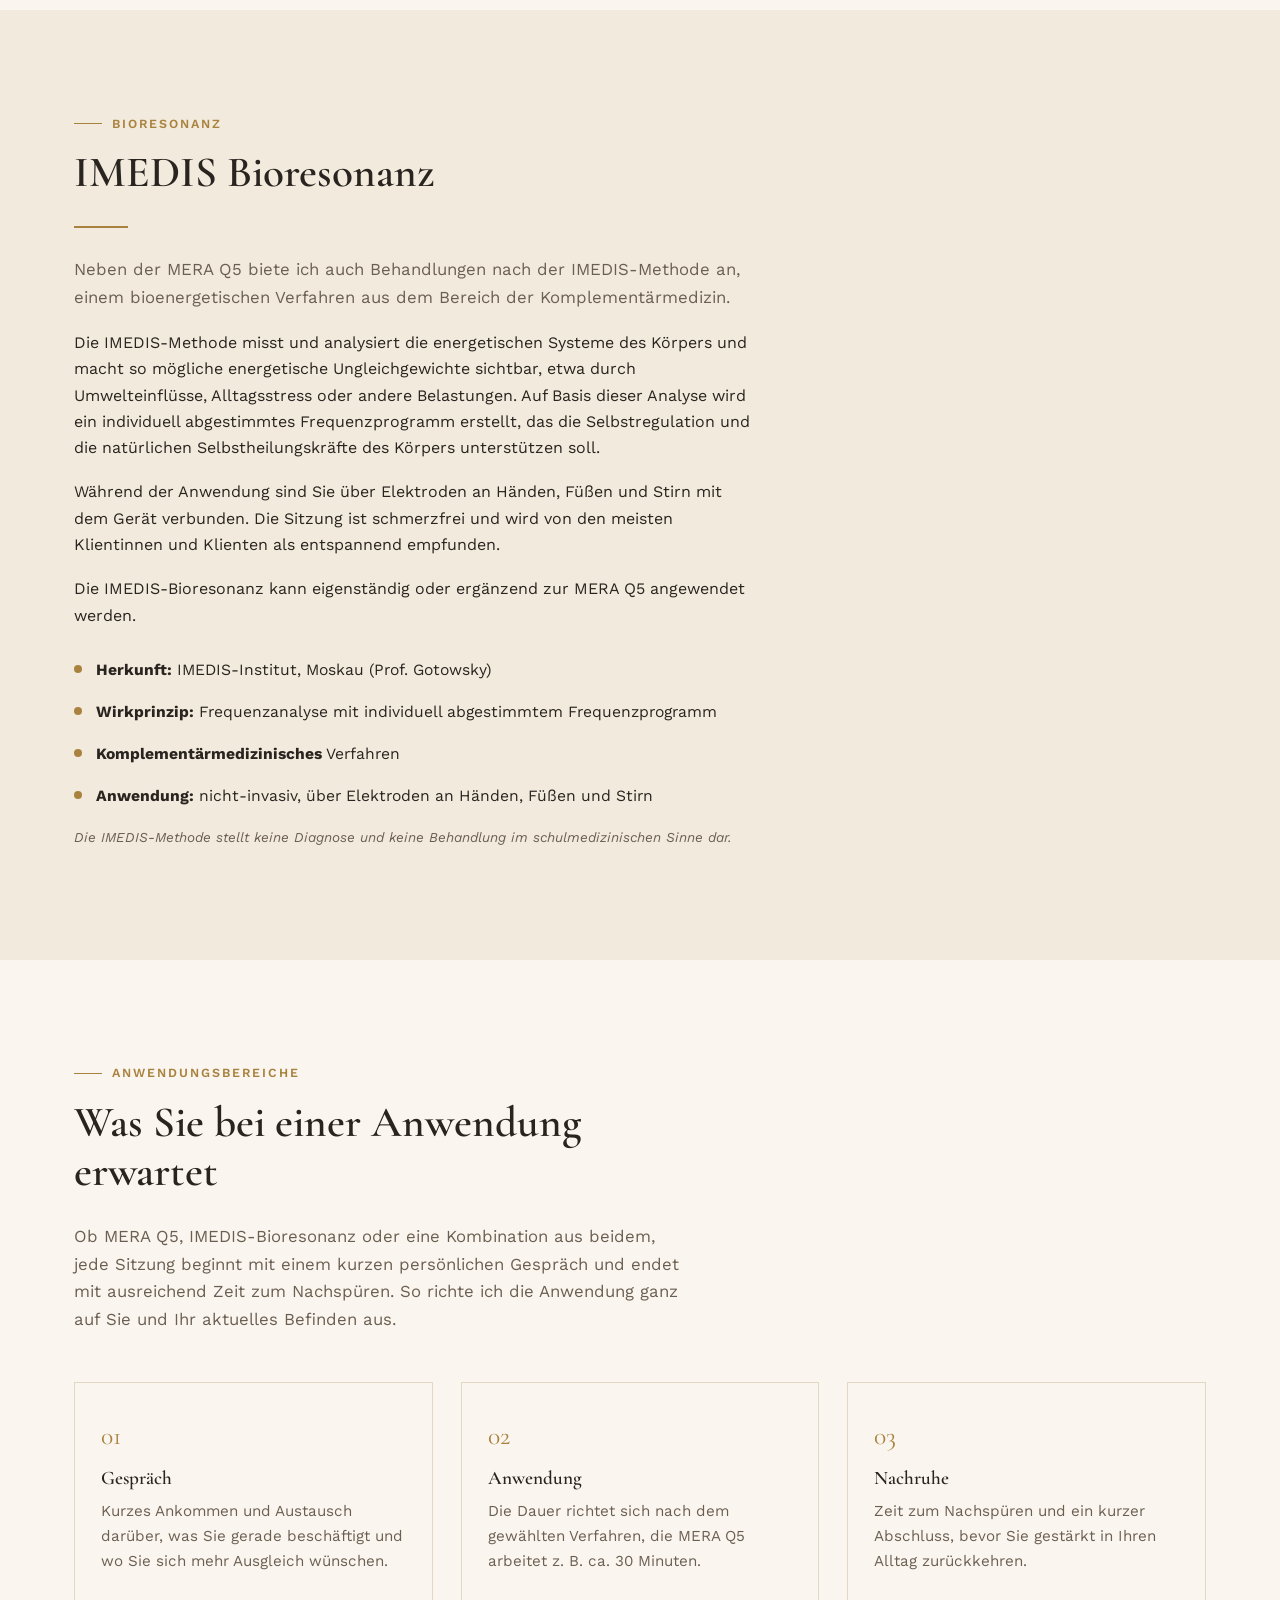
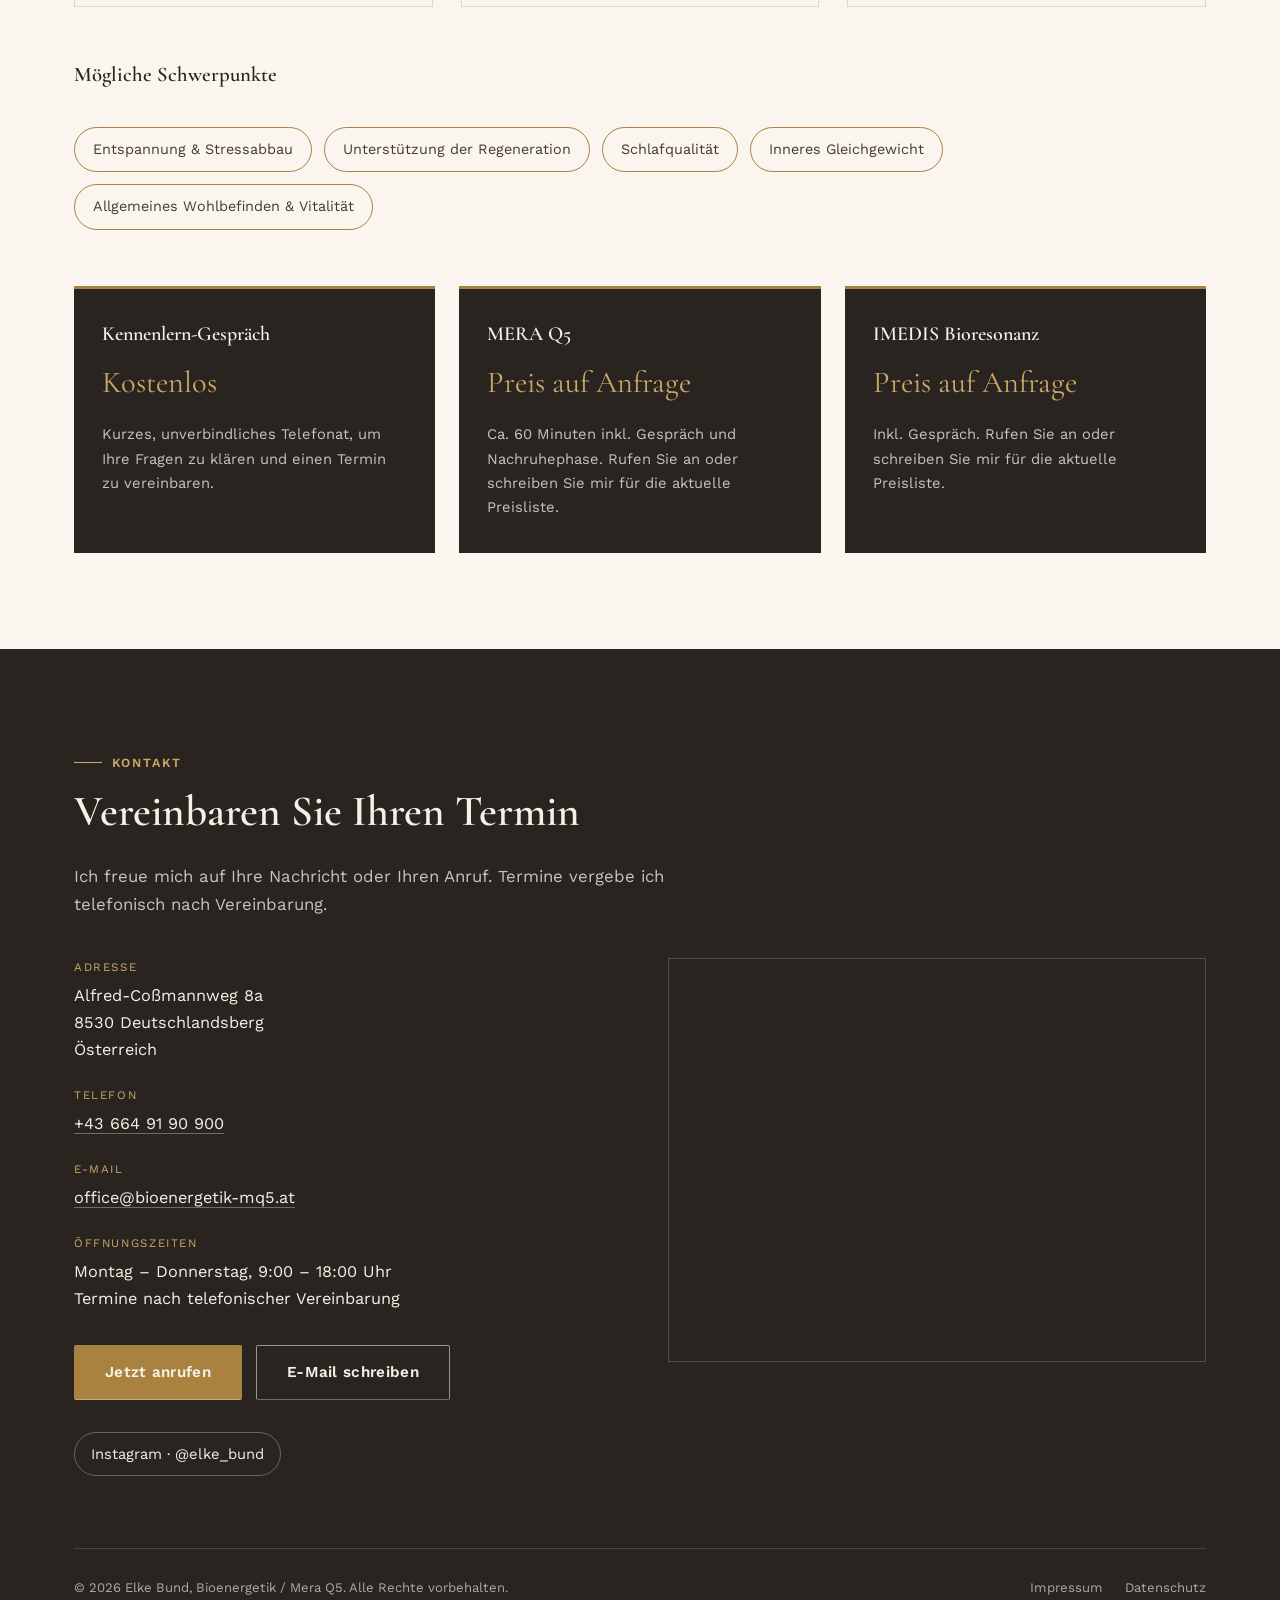
==== commit caf8a74b: "Remove em/en-dashes from copy, switch to first-person singular - Replaced every stylistic — / – (use" ====
--- a/index.html
+++ b/index.html
@@ -3,8 +3,8 @@
 <head>
 <meta charset="UTF-8">
 <meta name="viewport" content="width=device-width, initial-scale=1.0">
-<title>Elke Bund — Bioenergetik: MERA Q5 &amp; IMEDIS Bioresonanz | Deutschlandsberg</title>
-<meta name="description" content="Bioenergetische Anwendungen mit der MERA Q5 und der IMEDIS-Bioresonanz bei Elke Bund in Deutschlandsberg – einzeln oder miteinander kombiniert.">
+<title>Elke Bund, Bioenergetik: MERA Q5 &amp; IMEDIS Bioresonanz | Deutschlandsberg</title>
+<meta name="description" content="Bioenergetische Anwendungen mit der MERA Q5 und der IMEDIS-Bioresonanz bei Elke Bund in Deutschlandsberg, einzeln oder miteinander kombiniert.">
 <link rel="icon" type="image/svg+xml" href="assets/images/favicon.svg">
 <link rel="preconnect" href="https://fonts.googleapis.com">
 <link rel="preconnect" href="https://fonts.gstatic.com" crossorigin>
@@ -44,7 +44,7 @@
   <div class="container hero-content">
     <h1 class="hero-hook">Ein Moment für <em>Ruhe</em>, Balance und neue Energie</h1>
     <p class="hero-intro">
-      In meiner Praxis in Deutschlandsberg biete ich zwei bioenergetische Verfahren an — die MERA Q5 und die
+      In meiner Praxis in Deutschlandsberg biete ich zwei bioenergetische Verfahren an, die MERA Q5 und die
       IMEDIS-Bioresonanz. Beide unterstützen auf ihre eigene Art die natürlichen Regulationsprozesse Ihres
       Körpers und lassen sich auch miteinander kombinieren. Nehmen Sie sich Zeit für sich selbst.
     </p>
@@ -91,7 +91,7 @@
   <section id="verfahren" class="section-alt">
     <div class="container">
       <span class="eyebrow">Meine Angebote</span>
-      <h2 class="section-title">Zwei Verfahren — einzeln oder kombiniert</h2>
+      <h2 class="section-title">Zwei Verfahren, einzeln oder kombiniert</h2>
       <hr class="divider-gold">
       <p class="section-lede">
         Ich arbeite mit zwei sich ergänzenden bioenergetischen Verfahren: der MERA Q5 und der IMEDIS-Bioresonanz.
@@ -141,12 +141,12 @@
       <hr class="divider-gold">
       <div class="text-block">
         <p class="lede">
-          Neben der MERA Q5 biete ich auch Behandlungen nach der IMEDIS-Methode an – einem bioenergetischen
+          Neben der MERA Q5 biete ich auch Behandlungen nach der IMEDIS-Methode an, einem bioenergetischen
           Verfahren aus dem Bereich der Komplementärmedizin.
         </p>
         <p>
           Die IMEDIS-Methode misst und analysiert die energetischen Systeme des Körpers und macht so mögliche
-          energetische Ungleichgewichte sichtbar – etwa durch Umwelteinflüsse, Alltagsstress oder andere
+          energetische Ungleichgewichte sichtbar, etwa durch Umwelteinflüsse, Alltagsstress oder andere
           Belastungen. Auf Basis dieser Analyse wird ein individuell abgestimmtes Frequenzprogramm erstellt, das
           die Selbstregulation und die natürlichen Selbstheilungskräfte des Körpers unterstützen soll.
         </p>
@@ -175,8 +175,8 @@
       <span class="eyebrow">Anwendungsbereiche</span>
       <h2 class="section-title">Was Sie bei einer Anwendung erwartet</h2>
       <p class="section-lede">
-        Ob MERA Q5, IMEDIS-Bioresonanz oder eine Kombination aus beidem — jede Sitzung beginnt mit einem kurzen
-        persönlichen Gespräch und endet mit ausreichend Zeit zum Nachspüren. So richten wir die Anwendung ganz auf
+        Ob MERA Q5, IMEDIS-Bioresonanz oder eine Kombination aus beidem, jede Sitzung beginnt mit einem kurzen
+        persönlichen Gespräch und endet mit ausreichend Zeit zum Nachspüren. So richte ich die Anwendung ganz auf
         Sie und Ihr aktuelles Befinden aus.
       </p>
 
@@ -189,7 +189,7 @@
         <div class="step-card">
           <span class="step-number">02</span>
           <h3>Anwendung</h3>
-          <p>Die Dauer richtet sich nach dem gewählten Verfahren — die MERA Q5 arbeitet z. B. ca. 30 Minuten.</p>
+          <p>Die Dauer richtet sich nach dem gewählten Verfahren, die MERA Q5 arbeitet z. B. ca. 30 Minuten.</p>
         </div>
         <div class="step-card">
           <span class="step-number">03</span>
@@ -281,7 +281,7 @@
       </div>
 
       <div class="site-footer-bottom">
-        <span>&copy; 2026 Elke Bund — Bioenergetik / Mera Q5. Alle Rechte vorbehalten.</span>
+        <span>&copy; 2026 Elke Bund, Bioenergetik / Mera Q5. Alle Rechte vorbehalten.</span>
         <ul class="legal-links">
           <li><a href="impressum.html">Impressum</a></li>
           <li><a href="datenschutz.html">Datenschutz</a></li>
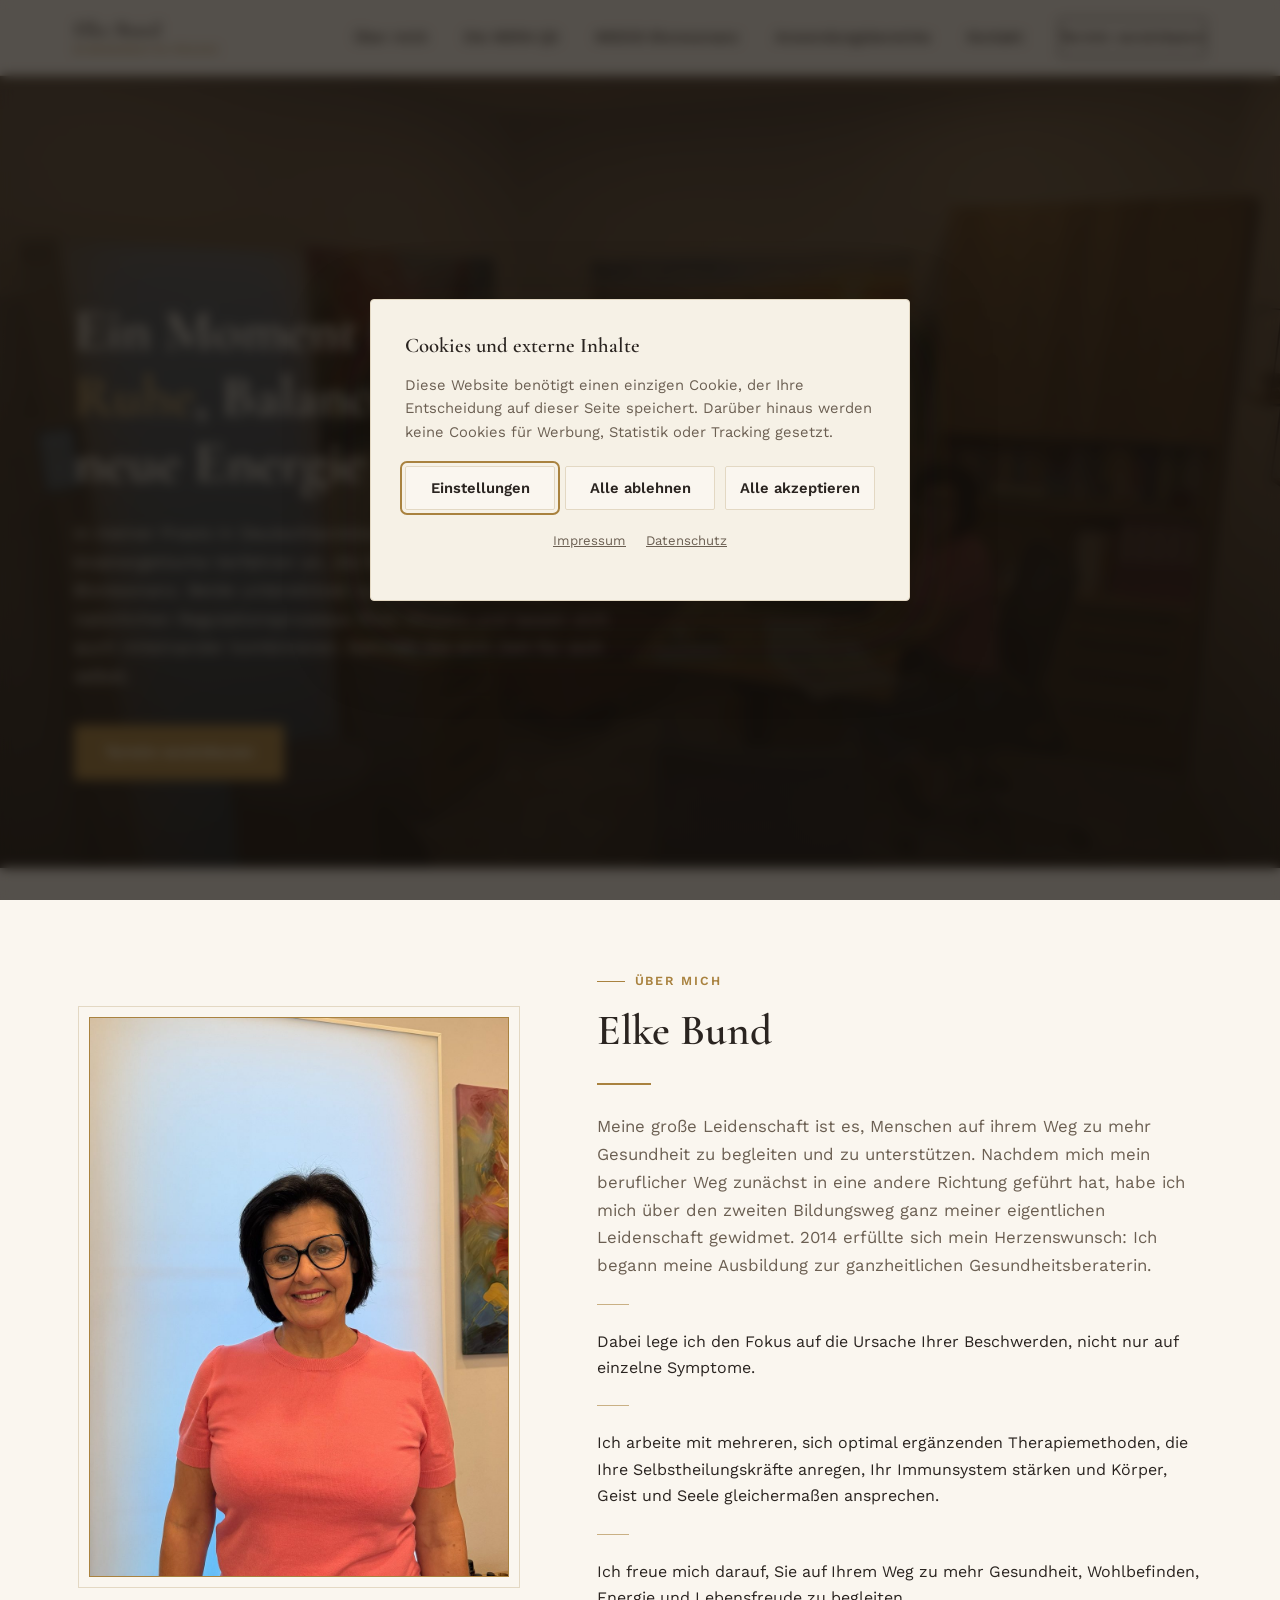
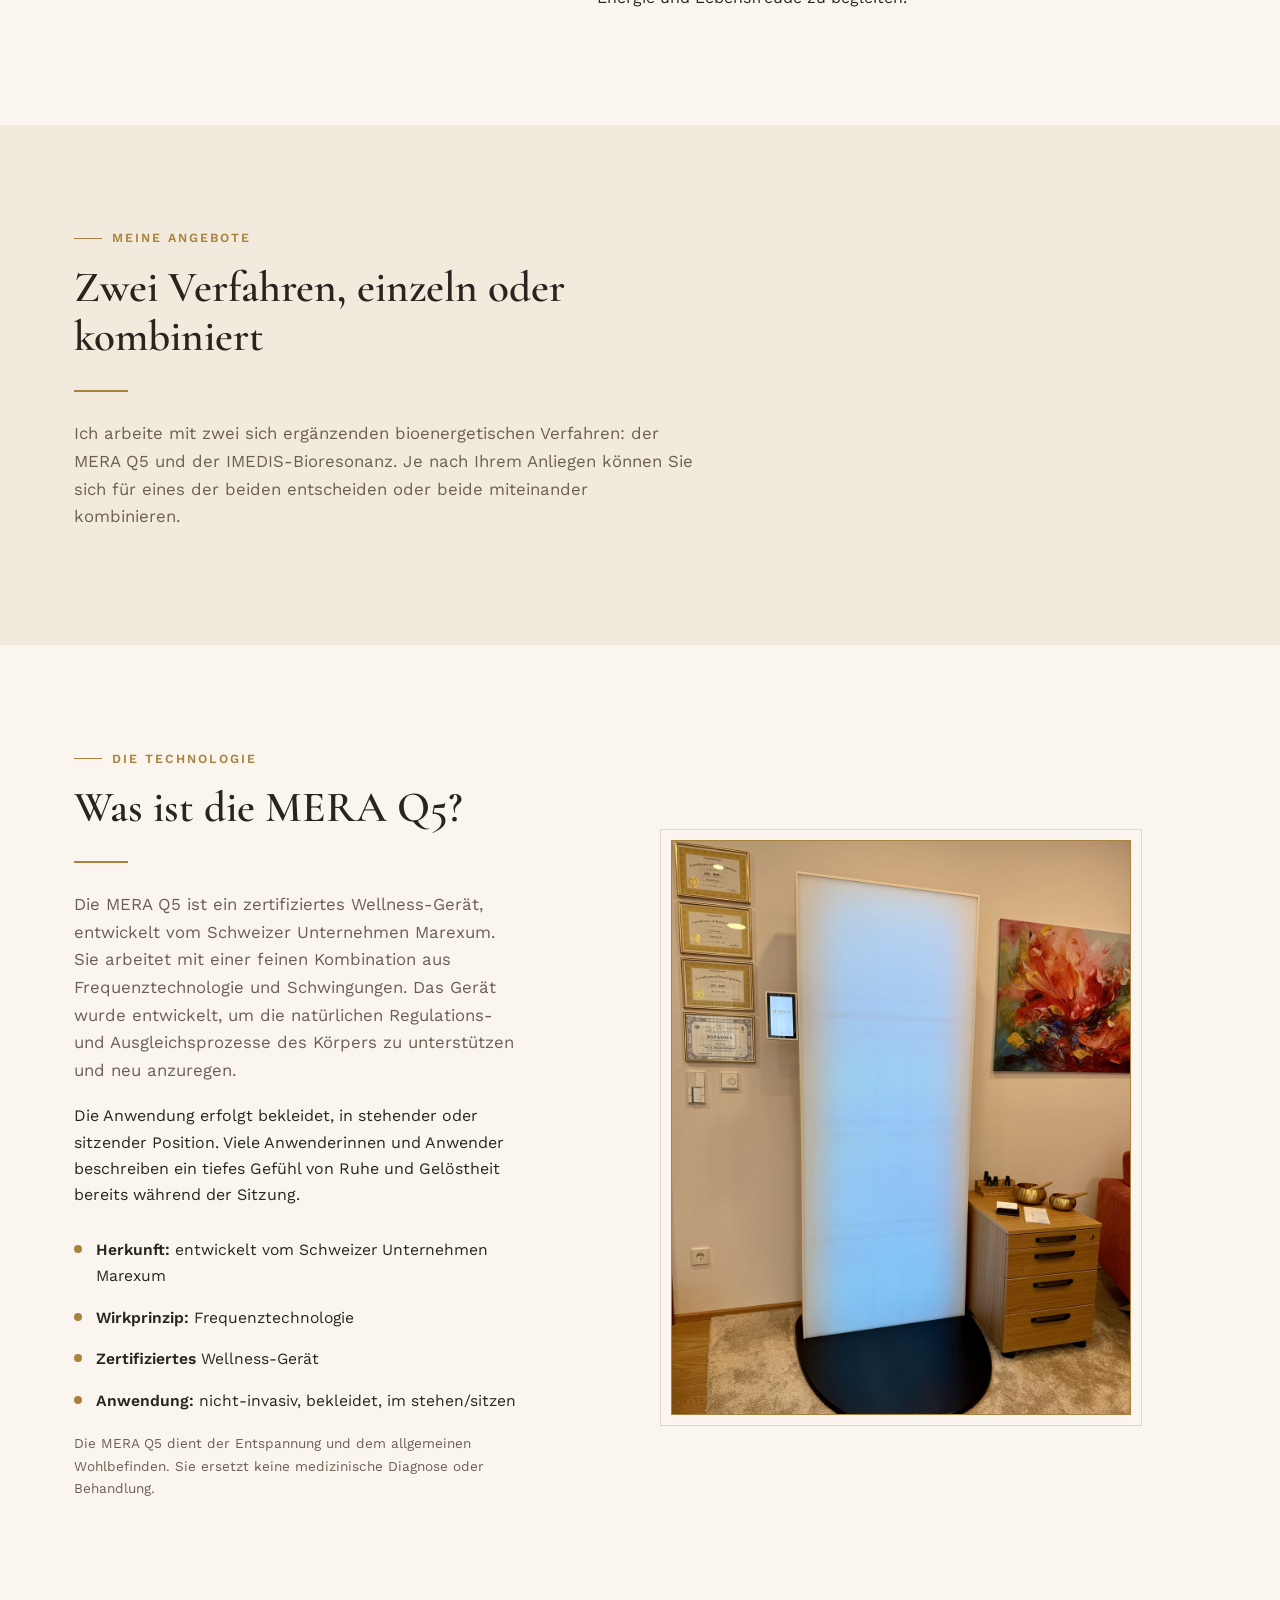
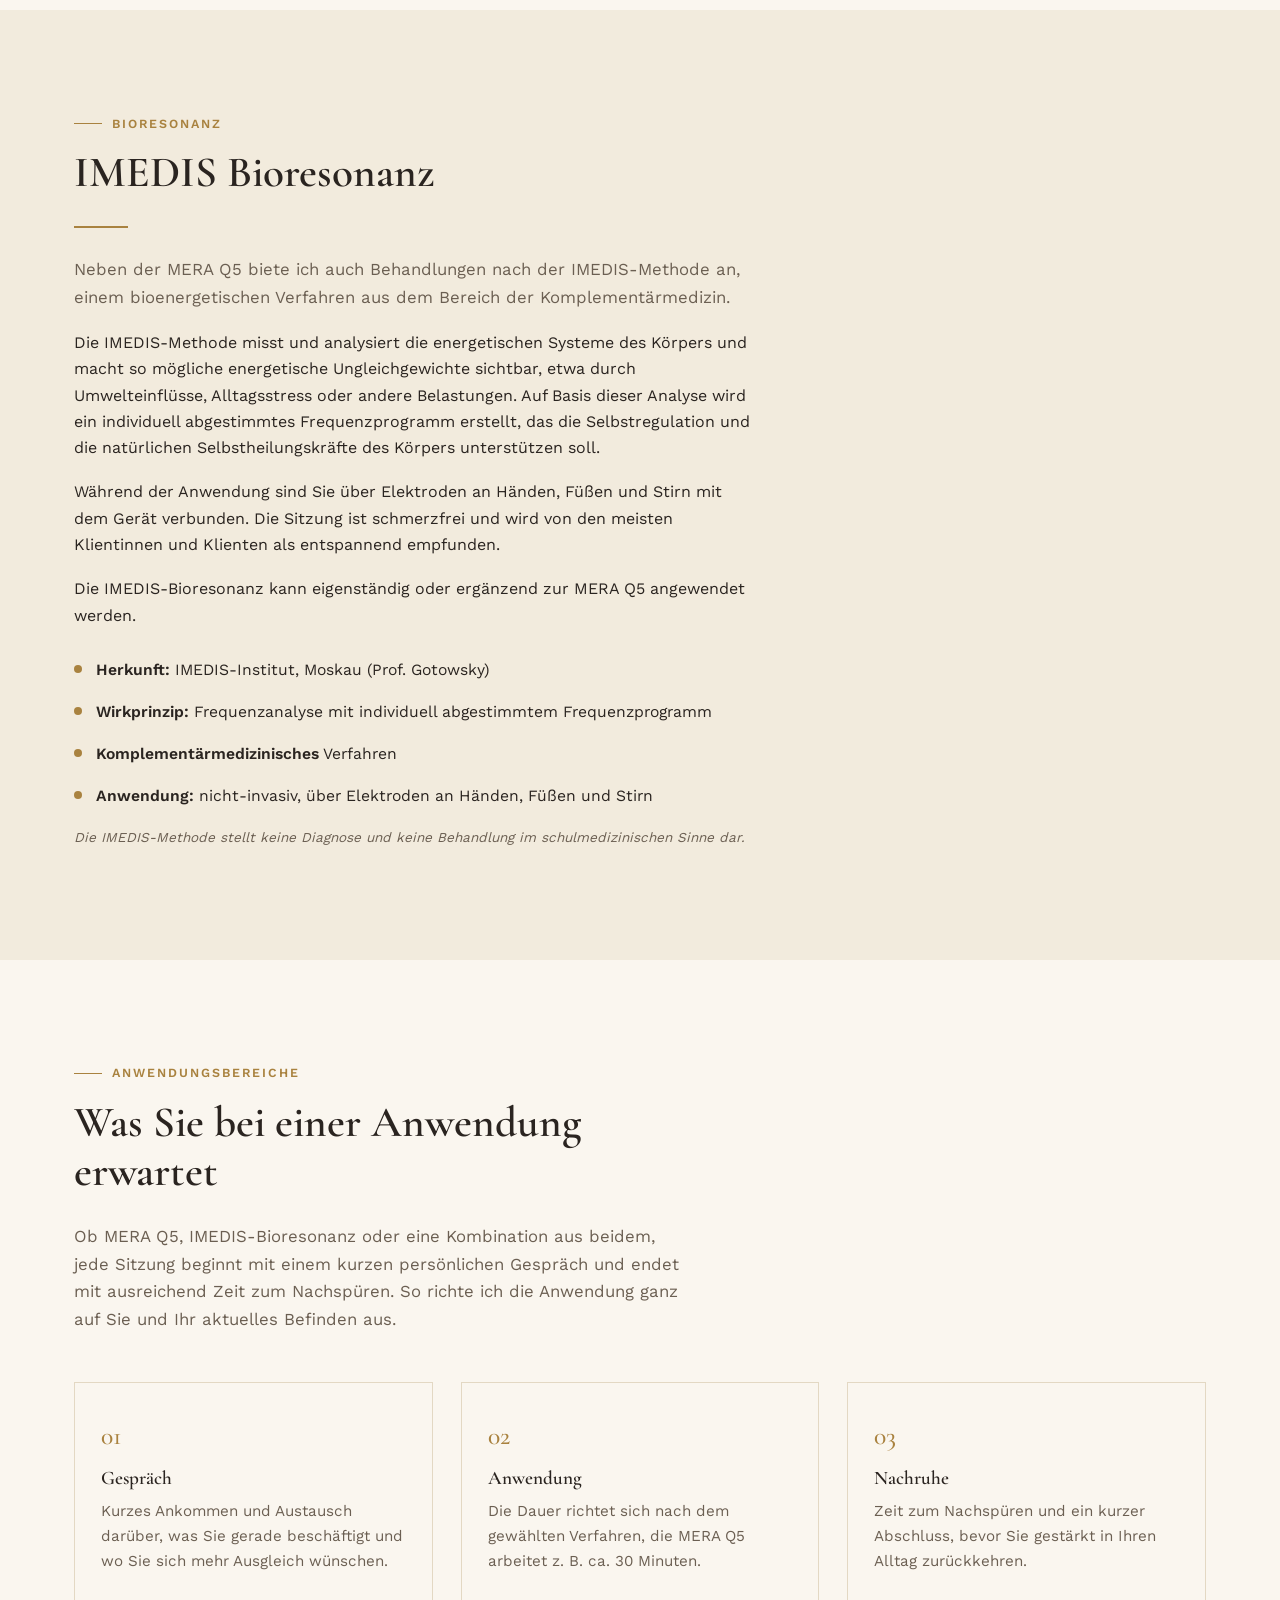
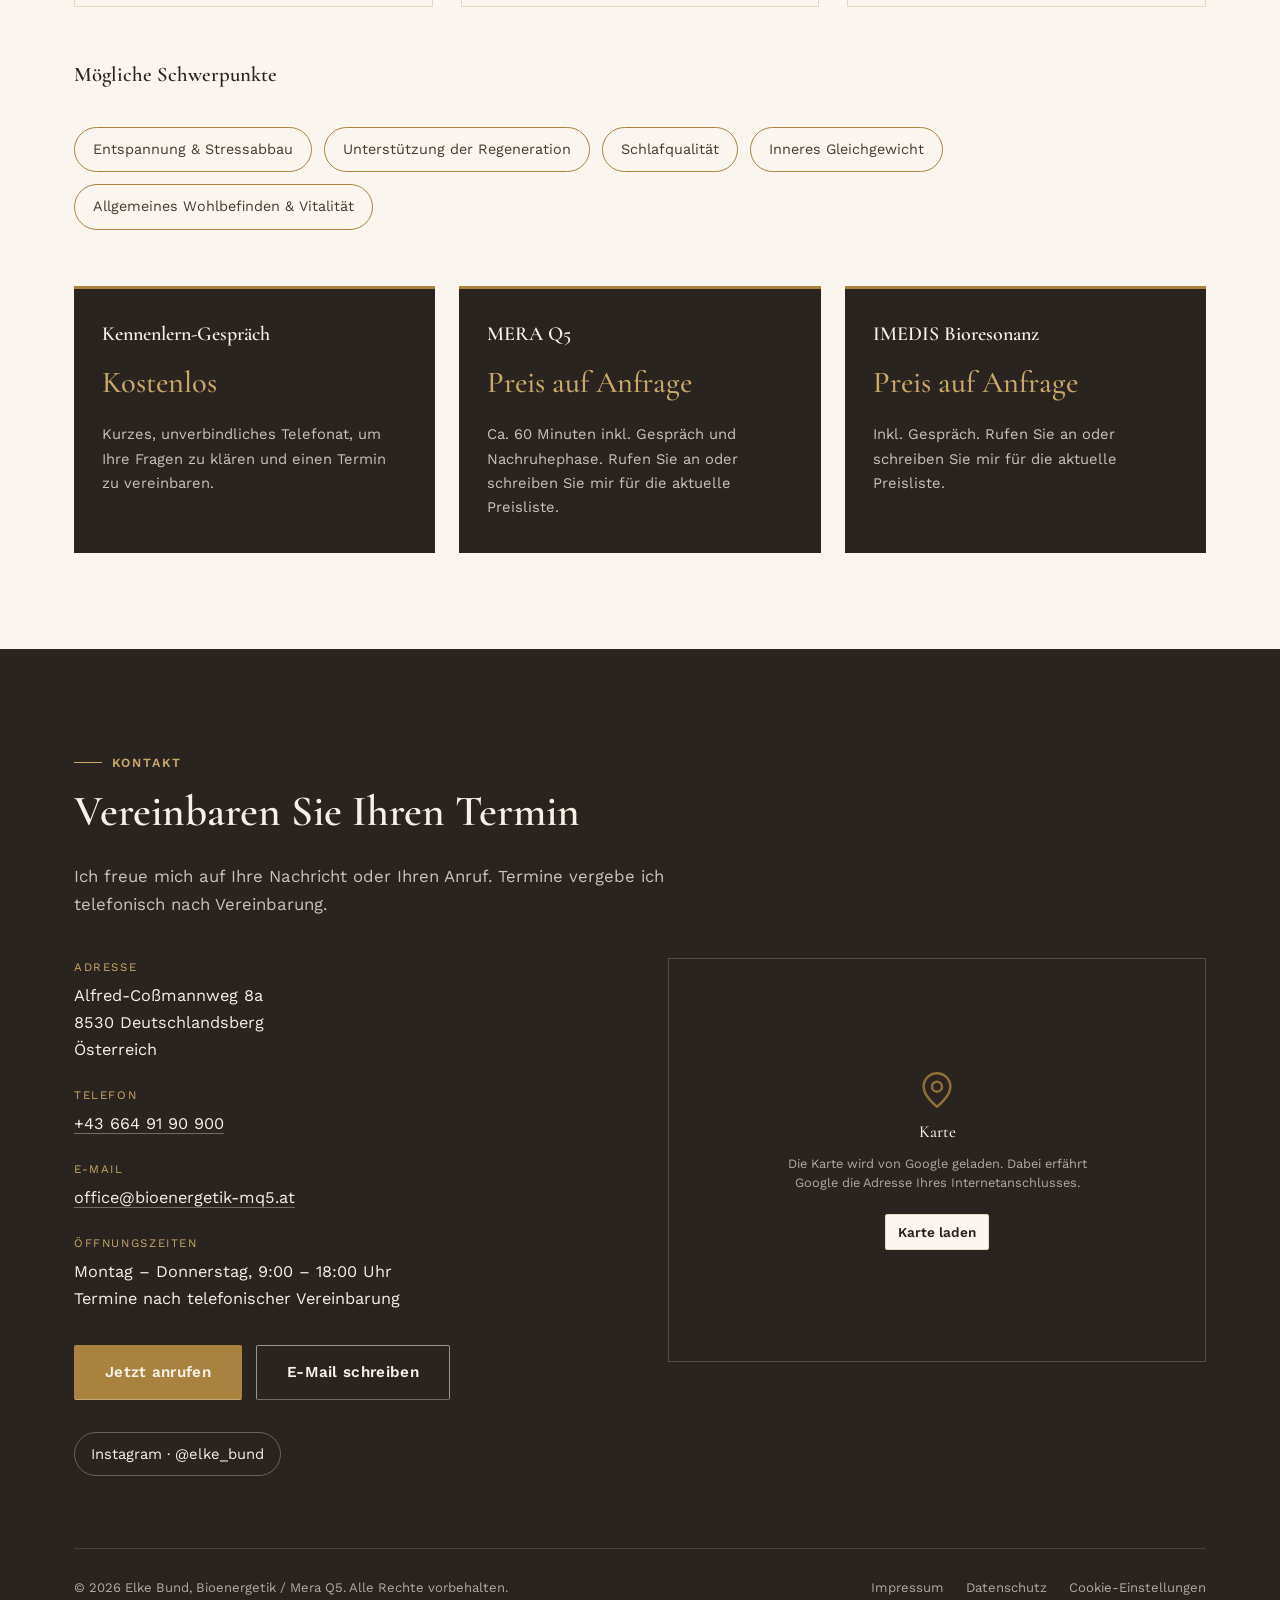
==== commit a9d09636: "Apply the webpage-base security and cookie baseline Ported from maxbuilds-dev/webpage-base and adapt" ====
--- a/index.html
+++ b/index.html
@@ -3,15 +3,29 @@
 <head>
 <meta charset="UTF-8">
 <meta name="viewport" content="width=device-width, initial-scale=1.0">
+
+<!-- SICHERHEIT: Content Security Policy. Die Seite laedt ausschliesslich
+     Dateien von sich selbst. GitHub Pages kann keine echten HTTP-Header
+     senden, deshalb als meta-Tag. FOLGE FUER DIE ARBEIT: style="..." im
+     HTML und <script> Bloecke im HTML werden stillschweigend blockiert.
+     Neues CSS gehoert nach css/style.css, neues JavaScript nach js/script.js.
+     frame-src erlaubt ausschliesslich Google Maps, und auch das nur fuer
+     den iframe, den js/script.js erst nach der Zustimmung erzeugt. -->
+<meta http-equiv="Content-Security-Policy" content="default-src 'none'; script-src 'self'; style-src 'self'; font-src 'self'; img-src 'self' data:; frame-src https://www.google.com; base-uri 'none'; form-action 'none'">
+<meta name="referrer" content="strict-origin-when-cross-origin">
+
 <title>Elke Bund, Bioenergetik: MERA Q5 &amp; IMEDIS Bioresonanz | Deutschlandsberg</title>
 <meta name="description" content="Bioenergetische Anwendungen mit der MERA Q5 und der IMEDIS-Bioresonanz bei Elke Bund in Deutschlandsberg, einzeln oder miteinander kombiniert.">
 <link rel="icon" type="image/svg+xml" href="assets/images/favicon.svg">
-<link rel="preconnect" href="https://fonts.googleapis.com">
-<link rel="preconnect" href="https://fonts.gstatic.com" crossorigin>
-<link href="https://fonts.googleapis.com/css2?family=Cormorant+Garamond:wght@500;600;700&amp;family=Work+Sans:wght@400;500;600&amp;display=swap" rel="stylesheet">
+<!-- Schriften liegen selbst im Repo (assets/fonts/), nie ueber das Google-
+     Fonts-CDN: das wuerde die IP-Adresse jedes Besuchers an Google
+     uebertragen, noch bevor eine Cookie-Entscheidung moeglich ist. -->
+<link rel="stylesheet" href="css/fonts.css">
 <link rel="stylesheet" href="css/style.css">
 </head>
 <body>
+
+<a class="skip-link" href="#inhalt">Zum Inhalt springen</a>
 
 <nav class="site-nav">
   <div class="nav-inner">
@@ -52,7 +66,7 @@
   </div>
 </header>
 
-<main>
+<main id="inhalt">
 
   <section id="ueber-mich">
     <div class="container split">
@@ -126,7 +140,7 @@
           <li><span class="dot"></span><span><strong>Zertifiziertes</strong> Wellness-Gerät</span></li>
           <li><span class="dot"></span><span><strong>Anwendung:</strong> nicht-invasiv, bekleidet, im stehen/sitzen</span></li>
         </ul>
-        <p style="font-size:0.85rem;color:var(--color-text-soft);margin-top:18px;">
+        <p class="small-note">
           Die MERA Q5 dient der Entspannung und dem allgemeinen Wohlbefinden. Sie ersetzt keine medizinische
           Diagnose oder Behandlung.
         </p>
@@ -163,7 +177,7 @@
           <li><span class="dot"></span><span><strong>Komplementärmedizinisches</strong> Verfahren</span></li>
           <li><span class="dot"></span><span><strong>Anwendung:</strong> nicht-invasiv, über Elektroden an Händen, Füßen und Stirn</span></li>
         </ul>
-        <p style="font-size:0.85rem;color:var(--color-text-soft);margin-top:18px;">
+        <p class="small-note">
           <em>Die IMEDIS-Methode stellt keine Diagnose und keine Behandlung im schulmedizinischen Sinne dar.</em>
         </p>
       </div>
@@ -198,8 +212,8 @@
         </div>
       </div>
 
-      <div style="margin-top:56px;">
-        <h3 style="font-size:1.3rem;">Mögliche Schwerpunkte</h3>
+      <div class="focus-block">
+        <h3>Mögliche Schwerpunkte</h3>
         <div class="tag-grid">
           <span class="tag">Entspannung &amp; Stressabbau</span>
           <span class="tag">Unterstützung der Regeneration</span>
@@ -233,7 +247,7 @@
     <div class="container">
       <span class="eyebrow">Kontakt</span>
       <h2 class="section-title">Vereinbaren Sie Ihren Termin</h2>
-      <p class="section-lede" style="color:rgba(246,241,230,0.78);">
+      <p class="section-lede">
         Ich freue mich auf Ihre Nachricht oder Ihren Anruf. Termine vergebe ich telefonisch nach Vereinbarung.
       </p>
 
@@ -250,7 +264,7 @@
             </div>
             <div>
               <dt>E-Mail</dt>
-              <dd><a href="mailto:office@bioenergetik-mq5.at">office@bioenergetik-mq5.at</a></dd>
+              <dd><a href="#kontakt" data-mail="office" data-domain="bioenergetik-mq5.at"><span class="mail-text">office (at) bioenergetik-mq5.at</span></a></dd>
             </div>
             <div>
               <dt>Öffnungszeiten</dt>
@@ -260,7 +274,7 @@
 
           <div class="contact-cta">
             <a href="tel:+436649190900" class="btn btn-gold">Jetzt anrufen</a>
-            <a href="mailto:office@bioenergetik-mq5.at" class="btn btn-outline">E-Mail schreiben</a>
+            <a href="#kontakt" data-mail="office" data-domain="bioenergetik-mq5.at" class="btn btn-outline">E-Mail schreiben</a>
           </div>
 
           <div class="social-row">
@@ -271,12 +285,20 @@
         </div>
 
         <div class="map-frame">
-          <iframe
-            src="https://www.google.com/maps?q=Alfred-Co%C3%9Fmannweg+8a,+8530+Deutschlandsberg,+%C3%96sterreich&output=embed"
-            title="Standort: Alfred-Coßmannweg 8a, 8530 Deutschlandsberg"
-            loading="lazy"
-            referrerpolicy="no-referrer-when-downgrade">
-          </iframe>
+          <div class="einbettung"
+               data-kategorie="maps"
+               data-titel="Karte mit dem Standort: Alfred-Coßmannweg 8a, 8530 Deutschlandsberg"
+               data-src="https://www.google.com/maps?q=Alfred-Co%C3%9Fmannweg+8a,+8530+Deutschlandsberg,+%C3%96sterreich&amp;output=embed">
+            <div class="einbettung-platzhalter">
+              <svg viewBox="0 0 24 24" fill="none" stroke="currentColor" stroke-width="1.5" stroke-linecap="round" stroke-linejoin="round" aria-hidden="true">
+                <path d="M20 10c0 6-8 12-8 12s-8-6-8-12a8 8 0 0 1 16 0z"></path>
+                <circle cx="12" cy="10" r="3"></circle>
+              </svg>
+              <span>Karte</span>
+              <small>Die Karte wird von Google geladen. Dabei erfährt Google die Adresse Ihres Internetanschlusses.</small>
+              <button type="button" class="cc-btn cc-btn-klein" data-freigeben="maps">Karte laden</button>
+            </div>
+          </div>
         </div>
       </div>
 
@@ -285,6 +307,7 @@
         <ul class="legal-links">
           <li><a href="impressum.html">Impressum</a></li>
           <li><a href="datenschutz.html">Datenschutz</a></li>
+          <li><button type="button" class="footer-btn" id="ccOeffnen">Cookie-Einstellungen</button></li>
         </ul>
       </div>
     </div>
@@ -292,5 +315,43 @@
 
 </main>
 
+<!-- ===== ZUSTIMMUNGSMANAGER =====
+     Zwei Ansichten in einem Dialog. Die Kategorien stehen in js/script.js
+     als Datenstruktur und werden dort erweitert, nicht hier im HTML. -->
+<div class="cc-overlay" id="ccOverlay" hidden>
+  <div class="cc-dialog" role="dialog" aria-modal="true" aria-labelledby="ccTitel" id="ccDialog">
+
+    <h2 class="cc-titel" id="ccTitel">Cookies und externe Inhalte</h2>
+
+    <div class="cc-view" id="ccKurz">
+      <p class="cc-text">
+        Diese Website benötigt einen einzigen Cookie, der Ihre Entscheidung
+        auf dieser Seite speichert. Darüber hinaus werden keine Cookies für
+        Werbung, Statistik oder Tracking gesetzt.
+      </p>
+      <div class="cc-actions">
+        <button type="button" class="cc-btn" id="ccEinstellungen">Einstellungen</button>
+        <button type="button" class="cc-btn" id="ccAblehnen">Alle ablehnen</button>
+        <button type="button" class="cc-btn" id="ccAnnehmen">Alle akzeptieren</button>
+      </div>
+    </div>
+
+    <div class="cc-view" id="ccDetail" hidden>
+      <div class="cc-kategorien" id="ccKategorien"></div>
+      <div class="cc-actions">
+        <button type="button" class="cc-btn" id="ccZurueck">Zurück</button>
+        <button type="button" class="cc-btn" id="ccSpeichern">Auswahl speichern</button>
+        <button type="button" class="cc-btn" id="ccAnnehmen2">Alle akzeptieren</button>
+      </div>
+    </div>
+
+    <p class="cc-links">
+      <a href="impressum.html">Impressum</a>
+      <a href="datenschutz.html">Datenschutz</a>
+    </p>
+  </div>
+</div>
+
+<script src="js/script.js"></script>
 </body>
 </html>
--- a/css/fonts.css
+++ b/css/fonts.css
@@ -0,0 +1,51 @@
+/* Selbst gehostete Schriften. Niemals über das Google-Fonts-CDN einbinden:
+   das würde die IP-Adresse jedes Besuchers an Google übertragen, bevor
+   überhaupt eine Cookie-Entscheidung möglich ist. */
+
+@font-face {
+  font-family: "Cormorant Garamond";
+  font-style: normal;
+  font-weight: 500;
+  font-display: swap;
+  src: url("../assets/fonts/cormorant-garamond-500.woff2") format("woff2");
+}
+
+@font-face {
+  font-family: "Cormorant Garamond";
+  font-style: normal;
+  font-weight: 600;
+  font-display: swap;
+  src: url("../assets/fonts/cormorant-garamond-600.woff2") format("woff2");
+}
+
+@font-face {
+  font-family: "Cormorant Garamond";
+  font-style: normal;
+  font-weight: 700;
+  font-display: swap;
+  src: url("../assets/fonts/cormorant-garamond-700.woff2") format("woff2");
+}
+
+@font-face {
+  font-family: "Work Sans";
+  font-style: normal;
+  font-weight: 400;
+  font-display: swap;
+  src: url("../assets/fonts/work-sans-400.woff2") format("woff2");
+}
+
+@font-face {
+  font-family: "Work Sans";
+  font-style: normal;
+  font-weight: 500;
+  font-display: swap;
+  src: url("../assets/fonts/work-sans-500.woff2") format("woff2");
+}
+
+@font-face {
+  font-family: "Work Sans";
+  font-style: normal;
+  font-weight: 600;
+  font-display: swap;
+  src: url("../assets/fonts/work-sans-600.woff2") format("woff2");
+}
--- a/css/style.css
+++ b/css/style.css
@@ -49,6 +49,30 @@
 
 a {
   color: inherit;
+}
+
+:focus-visible {
+  outline: 2px solid var(--color-gold);
+  outline-offset: 3px;
+  border-radius: 2px;
+}
+
+/* Link für Tastatur-Nutzer, springt direkt zum Inhalt */
+.skip-link {
+  position: absolute;
+  left: -9999px;
+  top: 0;
+  background: var(--color-gold);
+  color: var(--color-cream);
+  padding: 12px 20px;
+  z-index: 200;
+  border-radius: 0 0 4px 0;
+  font-weight: 600;
+  text-decoration: none;
+}
+
+.skip-link:focus {
+  left: 0;
 }
 
 h1, h2, h3, h4 {
@@ -413,12 +437,29 @@
   align-items: center;
 }
 
+.split-media {
+  position: relative;
+  order: 2;
+}
+
+.split-text {
+  order: 1;
+}
+
 @media (min-width: 900px) {
   .split {
     grid-template-columns: 0.85fr 1.15fr;
     gap: 72px;
   }
 
+  .split-media {
+    order: 1;
+  }
+
+  .split-text {
+    order: 2;
+  }
+
   .split.reverse .split-media {
     order: 2;
   }
@@ -426,10 +467,6 @@
   .split.reverse .split-text {
     order: 1;
   }
-}
-
-.split-media {
-  position: relative;
 }
 
 .split-media .img-frame {
@@ -559,6 +596,24 @@
 
 .disclaimer strong {
   color: var(--color-dark);
+}
+
+.small-note {
+  font-size: 0.85rem;
+  color: var(--color-text-soft);
+  margin-top: 18px;
+}
+
+.focus-block {
+  margin-top: 56px;
+}
+
+.focus-block h3 {
+  font-size: 1.3rem;
+}
+
+.contact .section-lede {
+  color: rgba(246, 241, 230, 0.78);
 }
 
 /* ---------- Pricing ---------- */
@@ -701,6 +756,14 @@
   filter: grayscale(0.15) contrast(1.05);
 }
 
+.map-frame .einbettung {
+  width: 100%;
+  height: 100%;
+  aspect-ratio: auto;
+  border: 0;
+  background: transparent;
+}
+
 .site-footer-bottom {
   border-top: 1px solid rgba(246, 241, 230, 0.15);
   margin-top: 72px;
@@ -729,6 +792,327 @@
 
 .legal-links a:hover {
   color: var(--color-gold-light);
+}
+
+/* Schaltflaeche in der Fusszeile, sieht aus wie die Links daneben */
+.footer-btn {
+  background: none;
+  border: none;
+  padding: 0;
+  font: inherit;
+  color: rgba(246, 241, 230, 0.65);
+  cursor: pointer;
+  text-align: left;
+}
+
+.footer-btn:hover {
+  color: var(--color-gold-light);
+}
+
+/* ---------- Zustimmungsmanager ----------
+   Alle Schaltflaechen sind absichtlich gleich gross, gleich gefaerbt und
+   gleich stark hervorgehoben. Ablehnen muss genauso leicht fallen wie
+   Zustimmen, ein hervorgehobener Akzeptieren-Knopf neben einem blassen
+   Ablehnen-Knopf waere unzulaessige Beeinflussung. */
+
+.cc-overlay {
+  position: fixed;
+  inset: 0;
+  z-index: 300;
+  display: grid;
+  place-items: center;
+  padding: 20px;
+  background: rgba(20, 16, 12, 0.72);
+  backdrop-filter: blur(6px);
+  -webkit-backdrop-filter: blur(6px);
+}
+
+.cc-overlay[hidden] {
+  display: none;
+}
+
+body.cc-offen {
+  overflow: hidden;
+}
+
+.cc-dialog {
+  width: 100%;
+  max-width: 540px;
+  max-height: calc(100vh - 40px);
+  overflow-y: auto;
+  background: var(--color-cream);
+  border: 1px solid var(--color-border);
+  border-radius: 4px;
+  padding: clamp(24px, 4vw, 34px);
+  box-shadow: 0 30px 80px rgba(20, 16, 12, 0.35);
+}
+
+.cc-titel {
+  font-family: var(--font-head);
+  font-size: 1.3rem;
+  color: var(--color-dark);
+  margin-bottom: 16px;
+}
+
+.cc-view[hidden] {
+  display: none;
+}
+
+.cc-text {
+  font-size: 0.92rem;
+  line-height: 1.6;
+  color: var(--color-text-soft);
+}
+
+.cc-text + .cc-text {
+  margin-top: 12px;
+}
+
+.cc-actions {
+  display: grid;
+  gap: 10px;
+  margin-top: 22px;
+}
+
+.cc-btn {
+  width: 100%;
+  font-family: var(--font-body);
+  font-size: 0.92rem;
+  font-weight: 600;
+  padding: 12px 18px;
+  border-radius: 2px;
+  cursor: pointer;
+  color: var(--color-dark);
+  background: var(--color-bg);
+  border: 1px solid var(--color-border);
+  transition: border-color 0.2s ease, background 0.2s ease;
+}
+
+.cc-btn:hover {
+  border-color: var(--color-gold);
+  background: var(--color-bg-alt);
+}
+
+.cc-btn-klein {
+  width: auto;
+  font-size: 0.85rem;
+  padding: 9px 18px;
+  margin-top: 14px;
+}
+
+.cc-links {
+  display: flex;
+  gap: 20px;
+  justify-content: center;
+  margin-top: 20px;
+  font-size: 0.82rem;
+}
+
+.cc-links a {
+  color: var(--color-text-soft);
+  text-decoration: underline;
+}
+
+.cc-links a:hover {
+  color: var(--color-dark);
+}
+
+.cc-kategorien {
+  display: grid;
+  gap: 14px;
+}
+
+.cc-kat {
+  background: var(--color-bg);
+  border: 1px solid var(--color-border);
+  border-radius: 2px;
+  padding: 16px 18px;
+}
+
+.cc-kat-kopf {
+  display: flex;
+  align-items: center;
+  justify-content: space-between;
+  gap: 16px;
+}
+
+.cc-kat-titel {
+  font-family: var(--font-head);
+  font-size: 1.05rem;
+  font-weight: 600;
+  color: var(--color-dark);
+}
+
+.cc-pflicht {
+  display: inline-block;
+  font-size: 0.72rem;
+  color: var(--color-text-soft);
+  margin-top: 4px;
+}
+
+.cc-kat-zweck {
+  font-size: 0.85rem;
+  line-height: 1.55;
+  color: var(--color-text-soft);
+  margin-top: 8px;
+}
+
+.cc-eintrag {
+  display: grid;
+  grid-template-columns: auto 1fr auto;
+  gap: 8px 12px;
+  align-items: start;
+  margin-top: 12px;
+  padding-top: 12px;
+  border-top: 1px solid var(--color-border);
+}
+
+.cc-eintrag code {
+  font-family: ui-monospace, SFMono-Regular, Menlo, Consolas, monospace;
+  font-size: 0.76rem;
+  color: var(--color-gold);
+  background: var(--color-bg-alt);
+  border-radius: 3px;
+  padding: 2px 8px;
+  white-space: nowrap;
+}
+
+.cc-eintrag p {
+  font-size: 0.8rem;
+  line-height: 1.5;
+  color: var(--color-text-soft);
+  margin: 0;
+}
+
+.cc-dauer {
+  font-size: 0.76rem;
+  color: var(--color-text-soft);
+  white-space: nowrap;
+}
+
+/* Schiebeschalter. Die Box bleibt ein echtes Eingabefeld und ist deshalb
+   mit der Tastatur bedienbar, sie wird nur unsichtbar darübergelegt. */
+.cc-schalter {
+  position: relative;
+  flex-shrink: 0;
+  width: 44px;
+  height: 25px;
+}
+
+.cc-schalter input {
+  position: absolute;
+  inset: 0;
+  width: 100%;
+  height: 100%;
+  margin: 0;
+  opacity: 0;
+  cursor: pointer;
+}
+
+.cc-schalter input:disabled {
+  cursor: default;
+}
+
+.cc-regler {
+  position: absolute;
+  inset: 0;
+  border-radius: 999px;
+  background: var(--color-border);
+  transition: background 0.2s ease;
+  pointer-events: none;
+}
+
+.cc-regler::after {
+  content: '';
+  position: absolute;
+  top: 3px;
+  left: 3px;
+  width: 19px;
+  height: 19px;
+  border-radius: 50%;
+  background: var(--color-cream);
+  transition: transform 0.2s ease;
+}
+
+.cc-schalter input:checked + .cc-regler {
+  background: var(--color-gold);
+}
+
+.cc-schalter input:checked + .cc-regler::after {
+  transform: translateX(19px);
+}
+
+.cc-schalter input:disabled + .cc-regler {
+  opacity: 0.55;
+}
+
+.cc-schalter input:focus-visible + .cc-regler {
+  outline: 2px solid var(--color-gold);
+  outline-offset: 3px;
+}
+
+@media (min-width: 480px) {
+  .cc-actions {
+    grid-template-columns: repeat(3, 1fr);
+  }
+
+  .cc-btn {
+    padding-inline: 12px;
+  }
+}
+
+/* ---------- Eingebettete Inhalte, solange sie blockiert sind ----------
+   Der Platzhalter laedt nichts nach. Bewusst kein Kartenausschnitt von
+   Google als Vorschau: das waere bereits die Verbindung, die die
+   Zustimmung verhindern soll. Deshalb nur ein gezeichnetes Symbol. */
+
+.einbettung {
+  position: relative;
+  display: grid;
+  aspect-ratio: 4 / 3;
+  border: 1px solid var(--color-border);
+  overflow: hidden;
+  background: var(--color-bg-alt);
+}
+
+.einbettung iframe {
+  width: 100%;
+  height: 100%;
+  border: 0;
+  display: block;
+}
+
+.einbettung-platzhalter {
+  display: grid;
+  place-content: center;
+  justify-items: center;
+  gap: 8px;
+  text-align: center;
+  padding: 24px;
+}
+
+.einbettung-platzhalter[hidden] {
+  display: none;
+}
+
+.einbettung-platzhalter svg {
+  width: 40px;
+  height: 40px;
+  color: var(--color-gold);
+  opacity: 0.8;
+}
+
+.einbettung-platzhalter span {
+  font-family: var(--font-head);
+  font-size: 1.05rem;
+  color: var(--color-cream);
+}
+
+.einbettung-platzhalter small {
+  font-size: 0.8rem;
+  line-height: 1.5;
+  color: rgba(246, 241, 230, 0.65);
+  max-width: 40ch;
 }
 
 /* ---------- Placeholder image blocks ---------- */
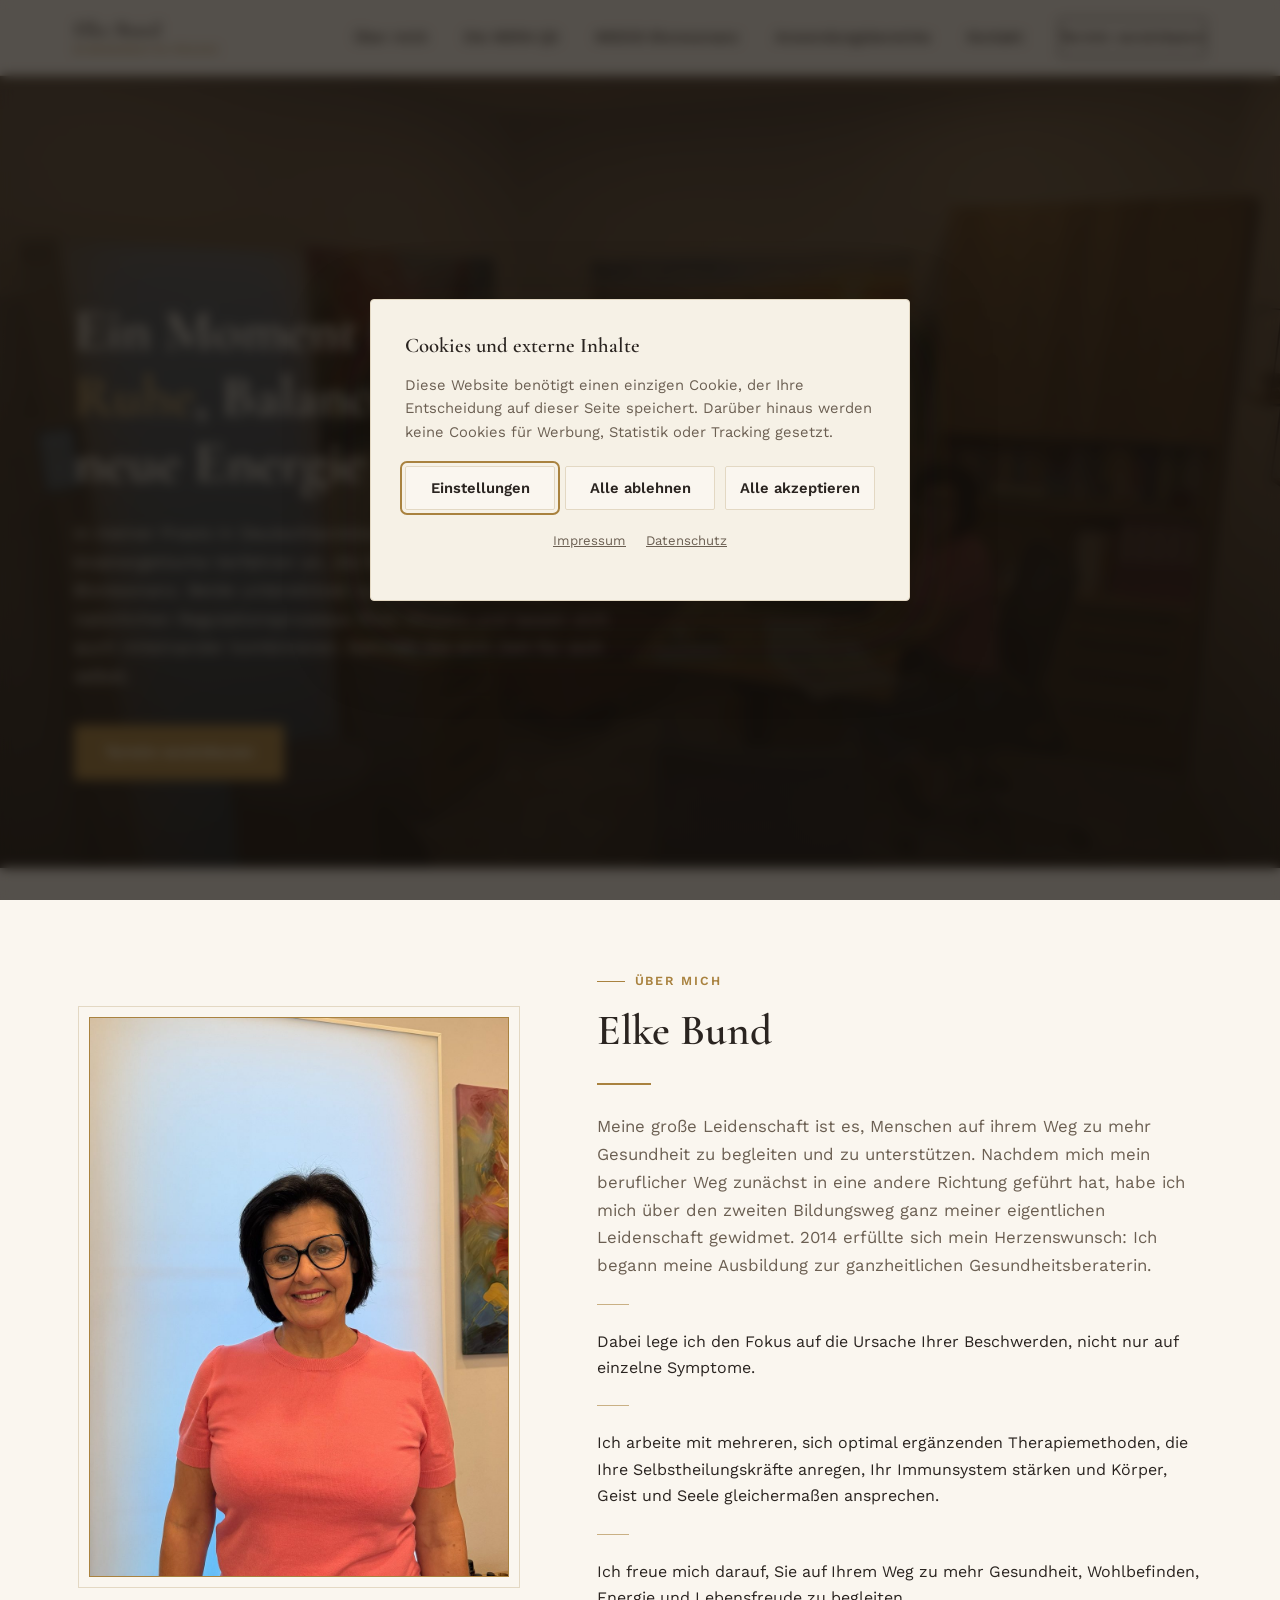
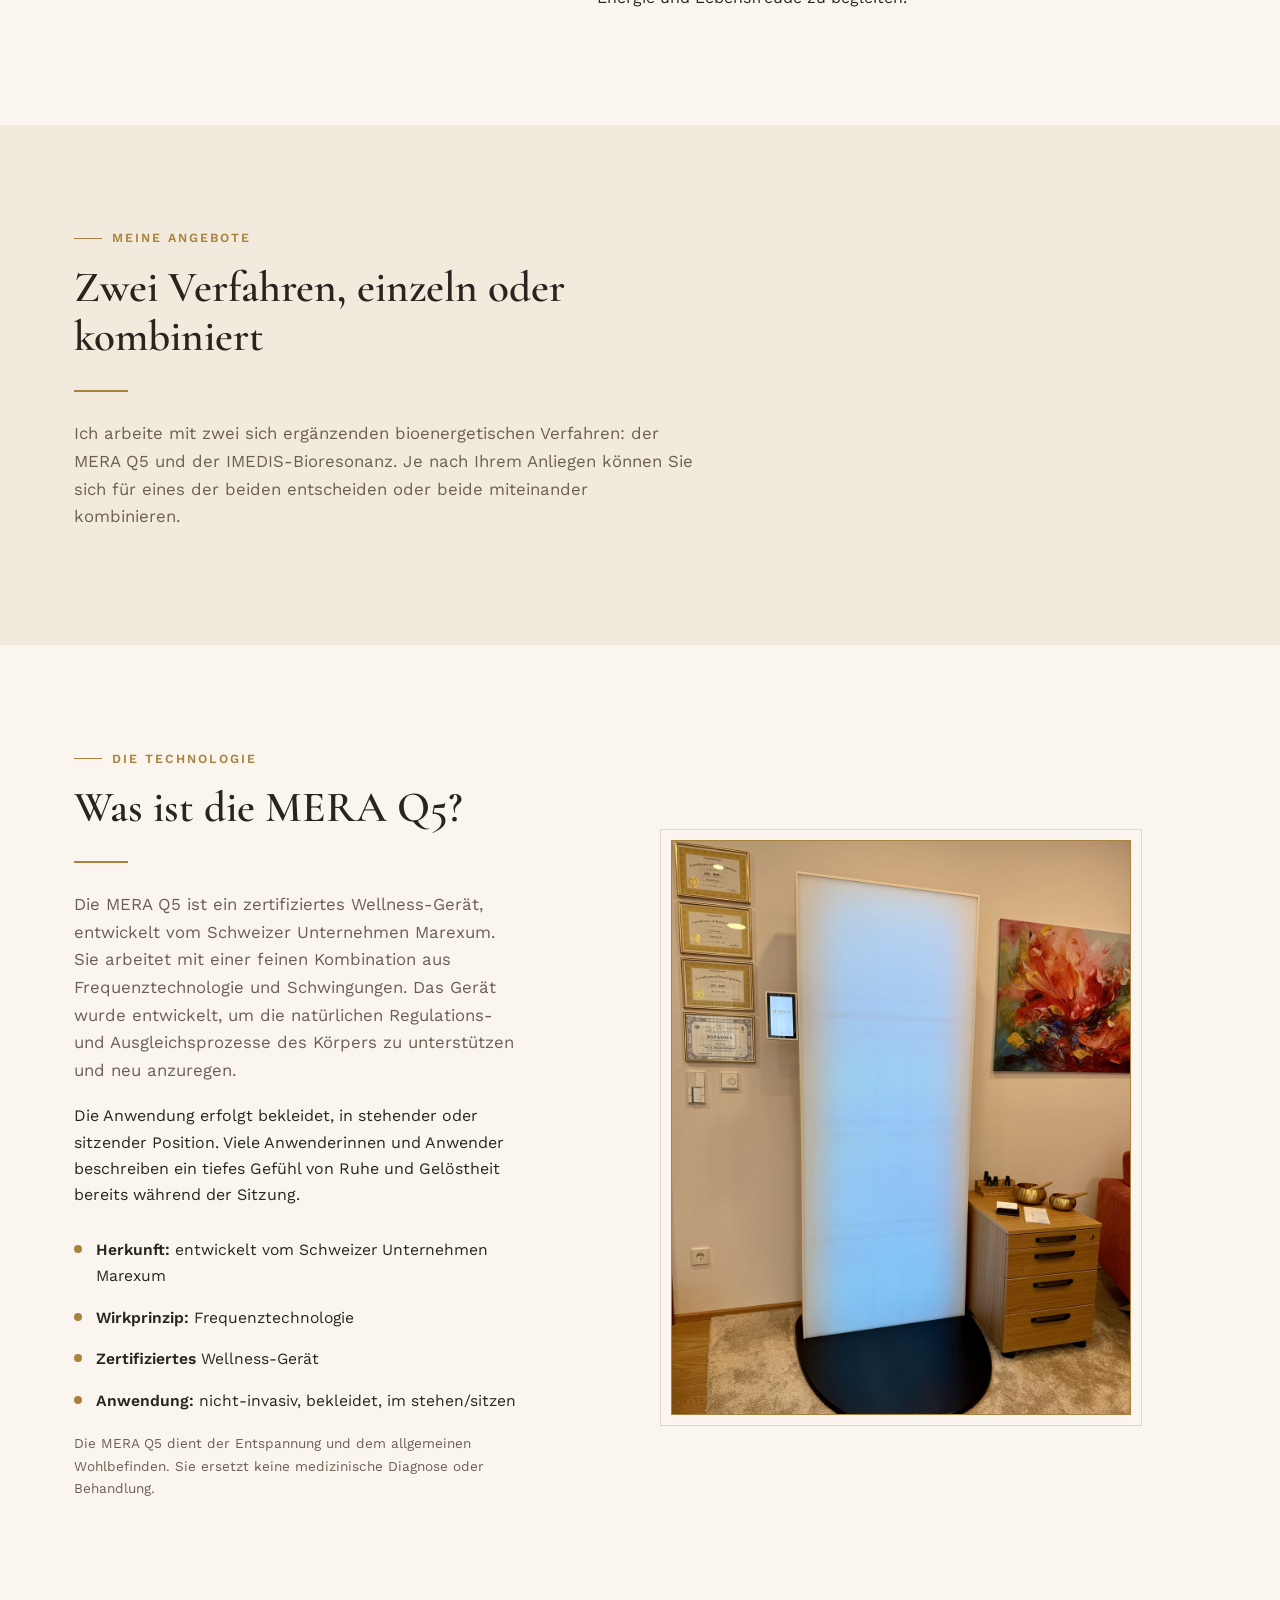
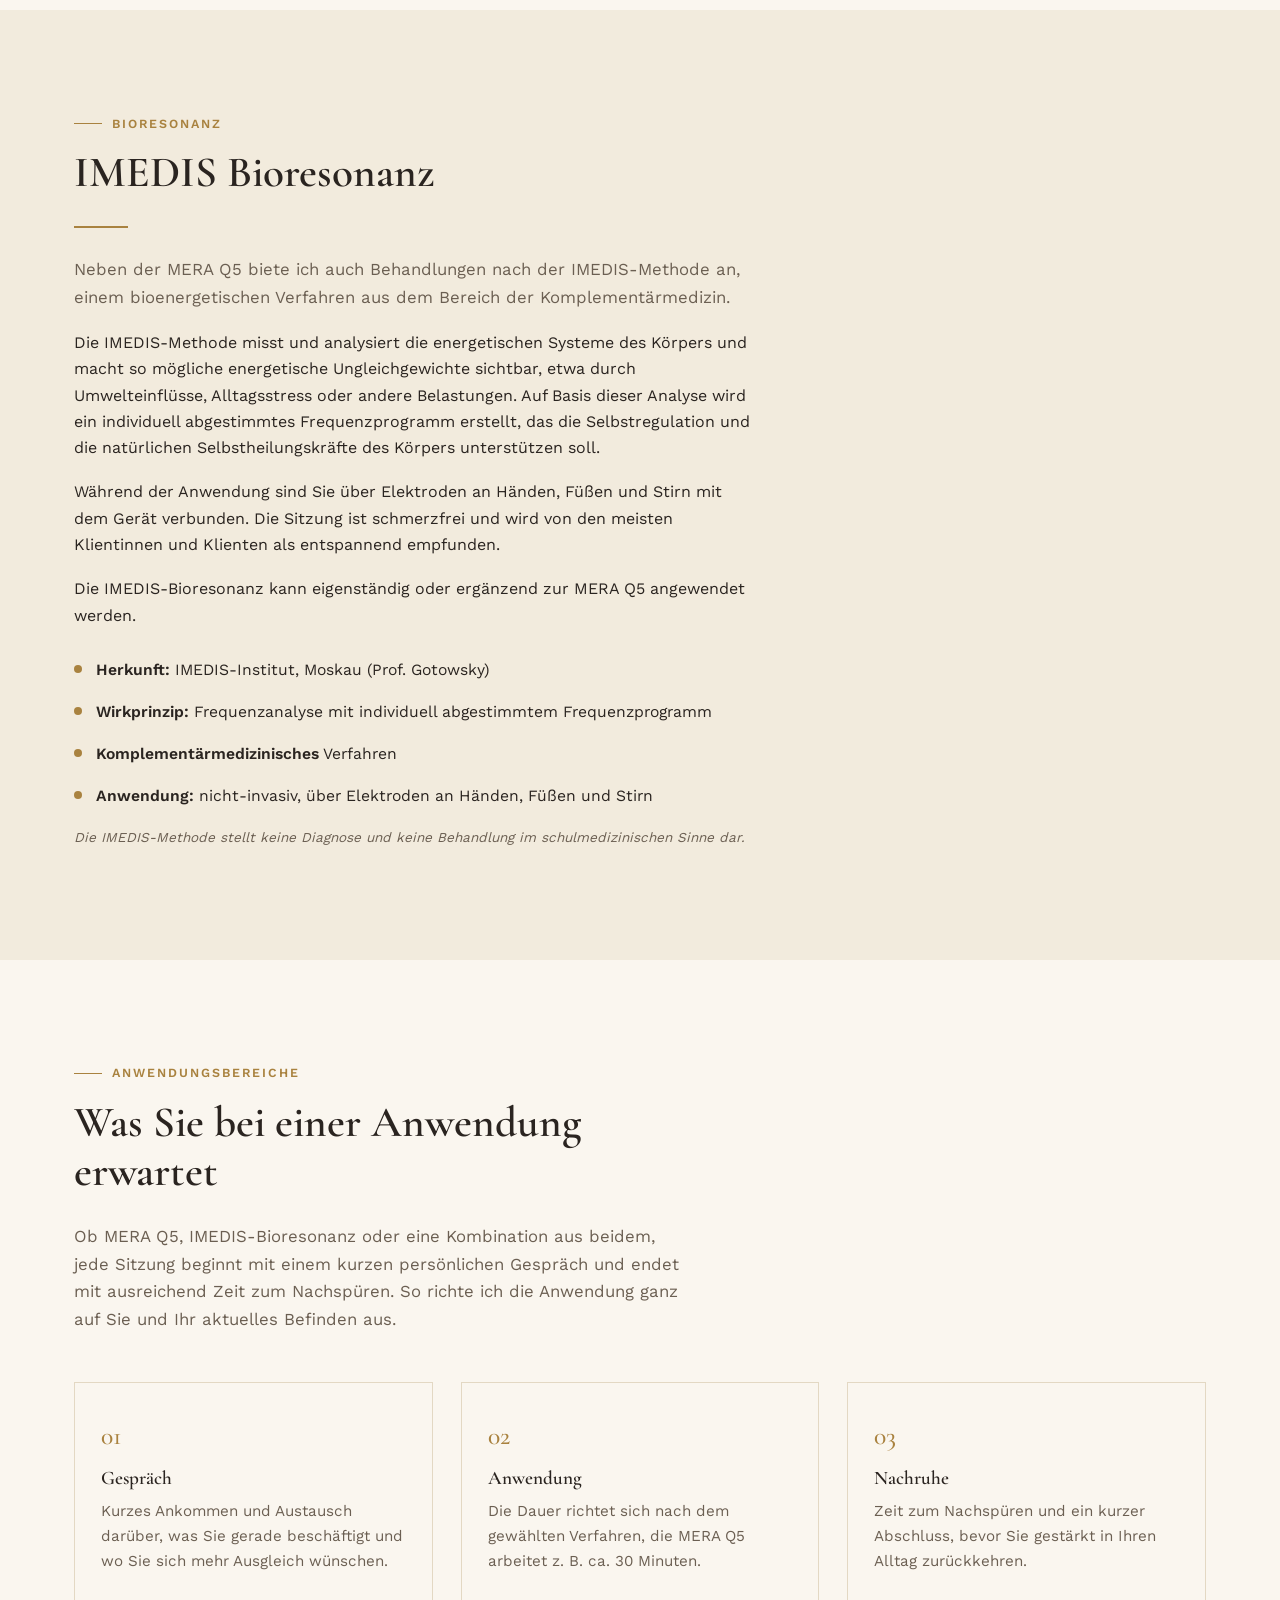
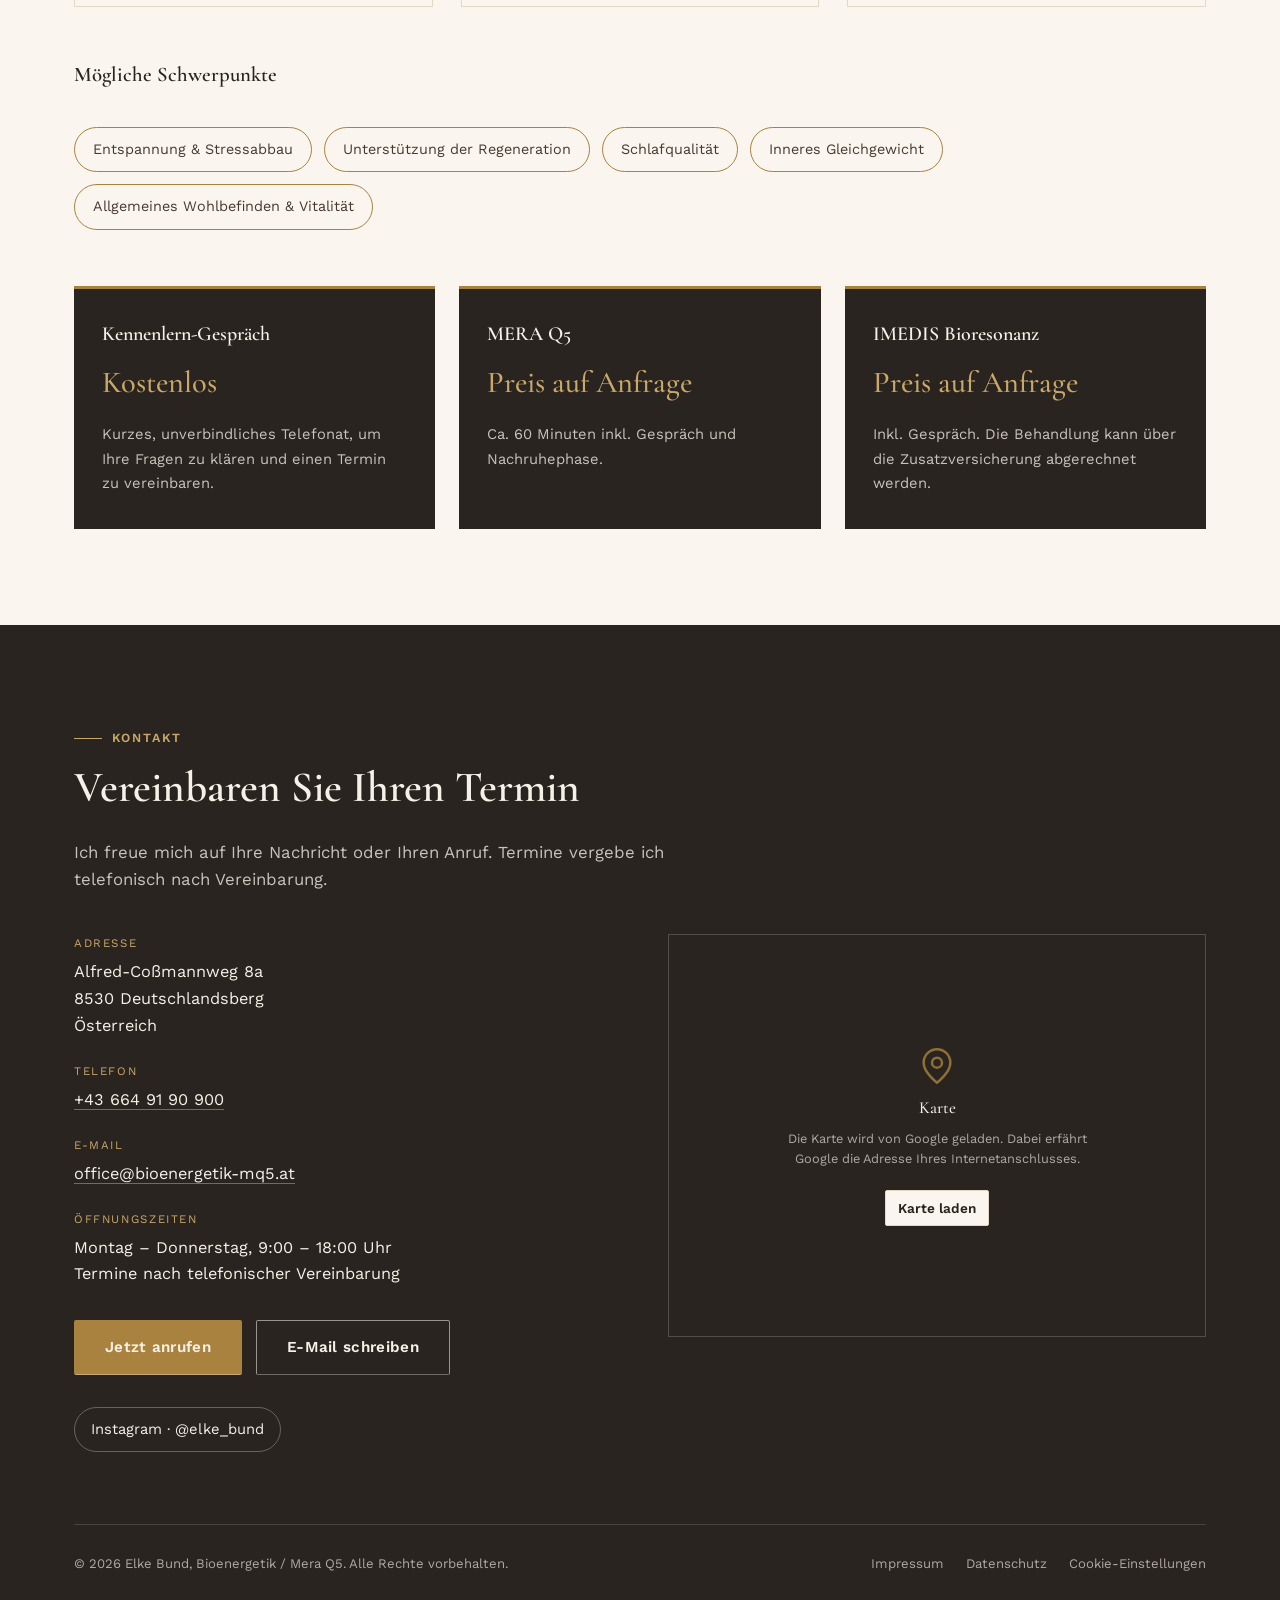
==== commit 38b1725f: "Update index.html" ====
--- a/index.html
+++ b/index.html
@@ -232,12 +232,12 @@
         <div class="price-card">
           <h3>MERA Q5</h3>
           <div class="price">Preis auf Anfrage</div>
-          <p>Ca. 60 Minuten inkl. Gespräch und Nachruhephase. Rufen Sie an oder schreiben Sie mir für die aktuelle Preisliste.</p>
+          <p>Ca. 60 Minuten inkl. Gespräch und Nachruhephase.</p>
         </div>
         <div class="price-card">
           <h3>IMEDIS Bioresonanz</h3>
           <div class="price">Preis auf Anfrage</div>
-          <p>Inkl. Gespräch. Rufen Sie an oder schreiben Sie mir für die aktuelle Preisliste.</p>
+          <p>Inkl. Gespräch. Die Behandlung kann über die Zusatzversicherung abgerechnet werden.</p>
         </div>
       </div>
     </div>
